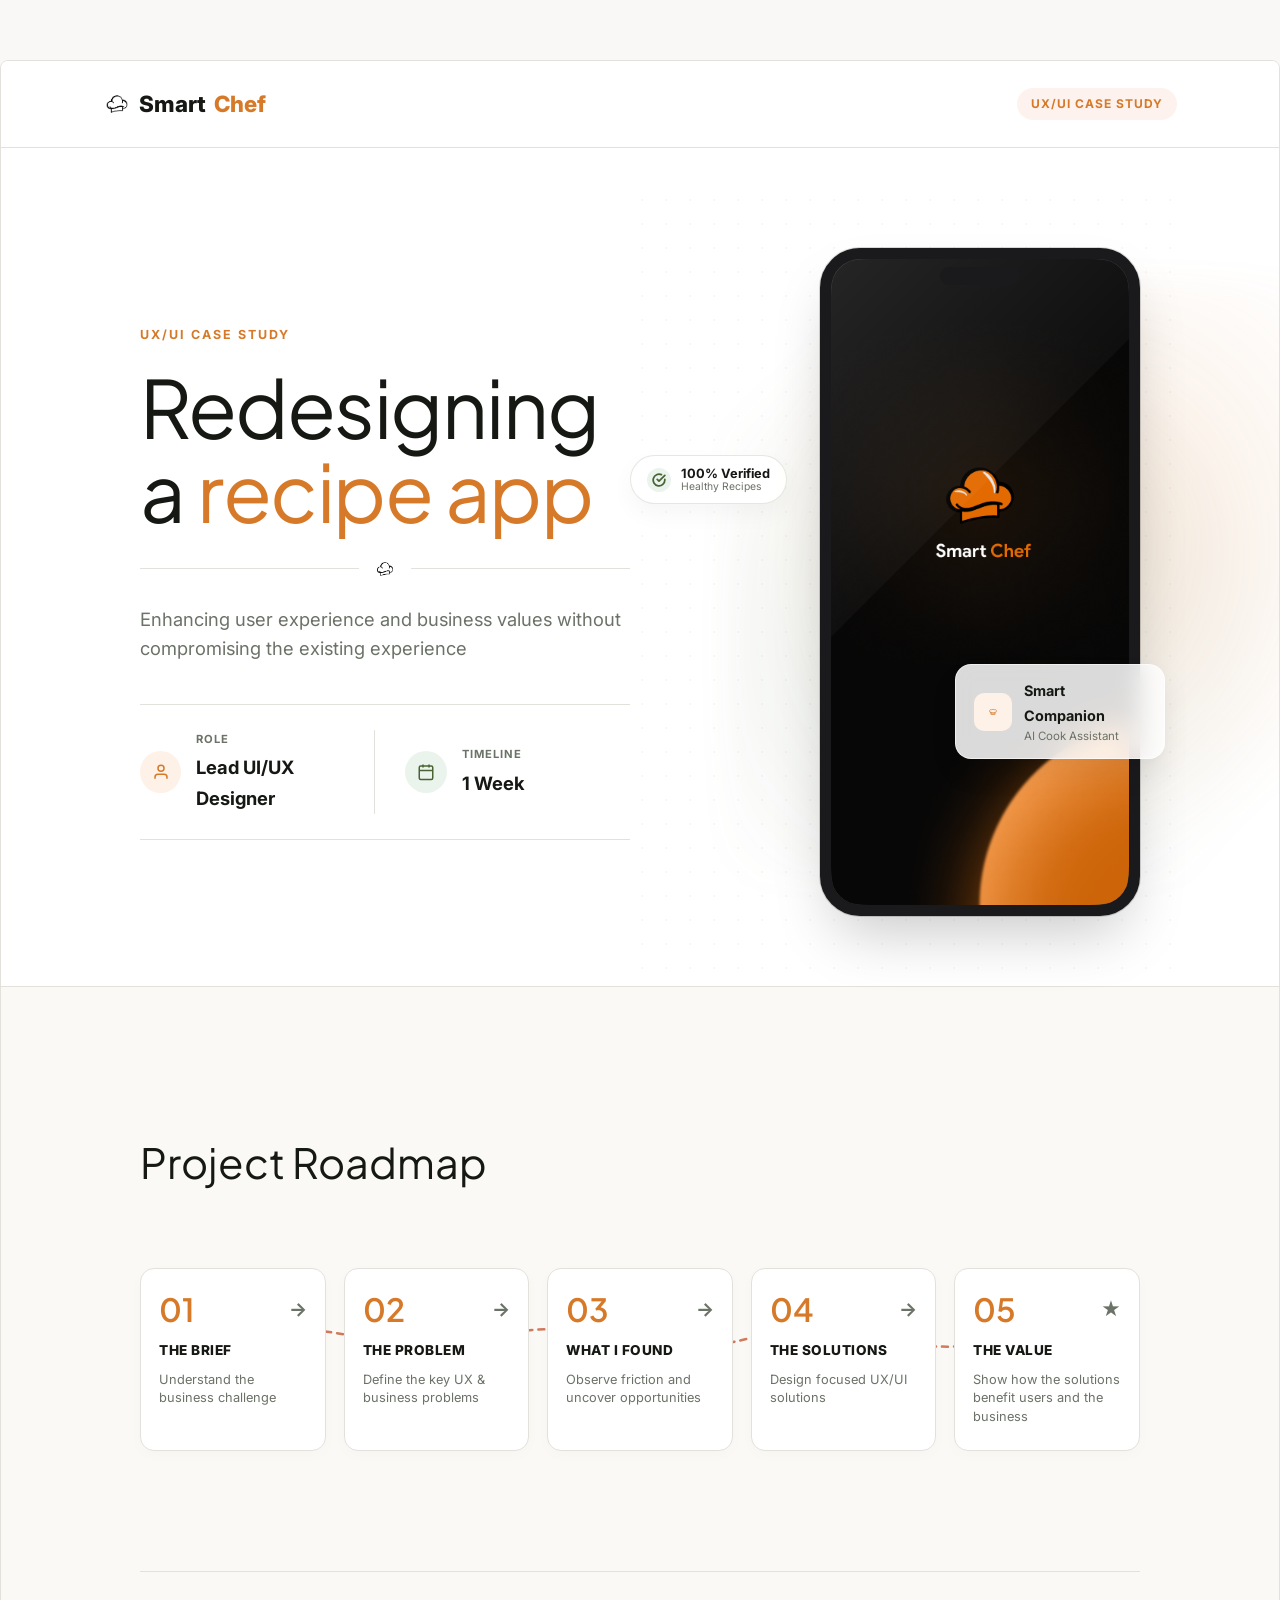
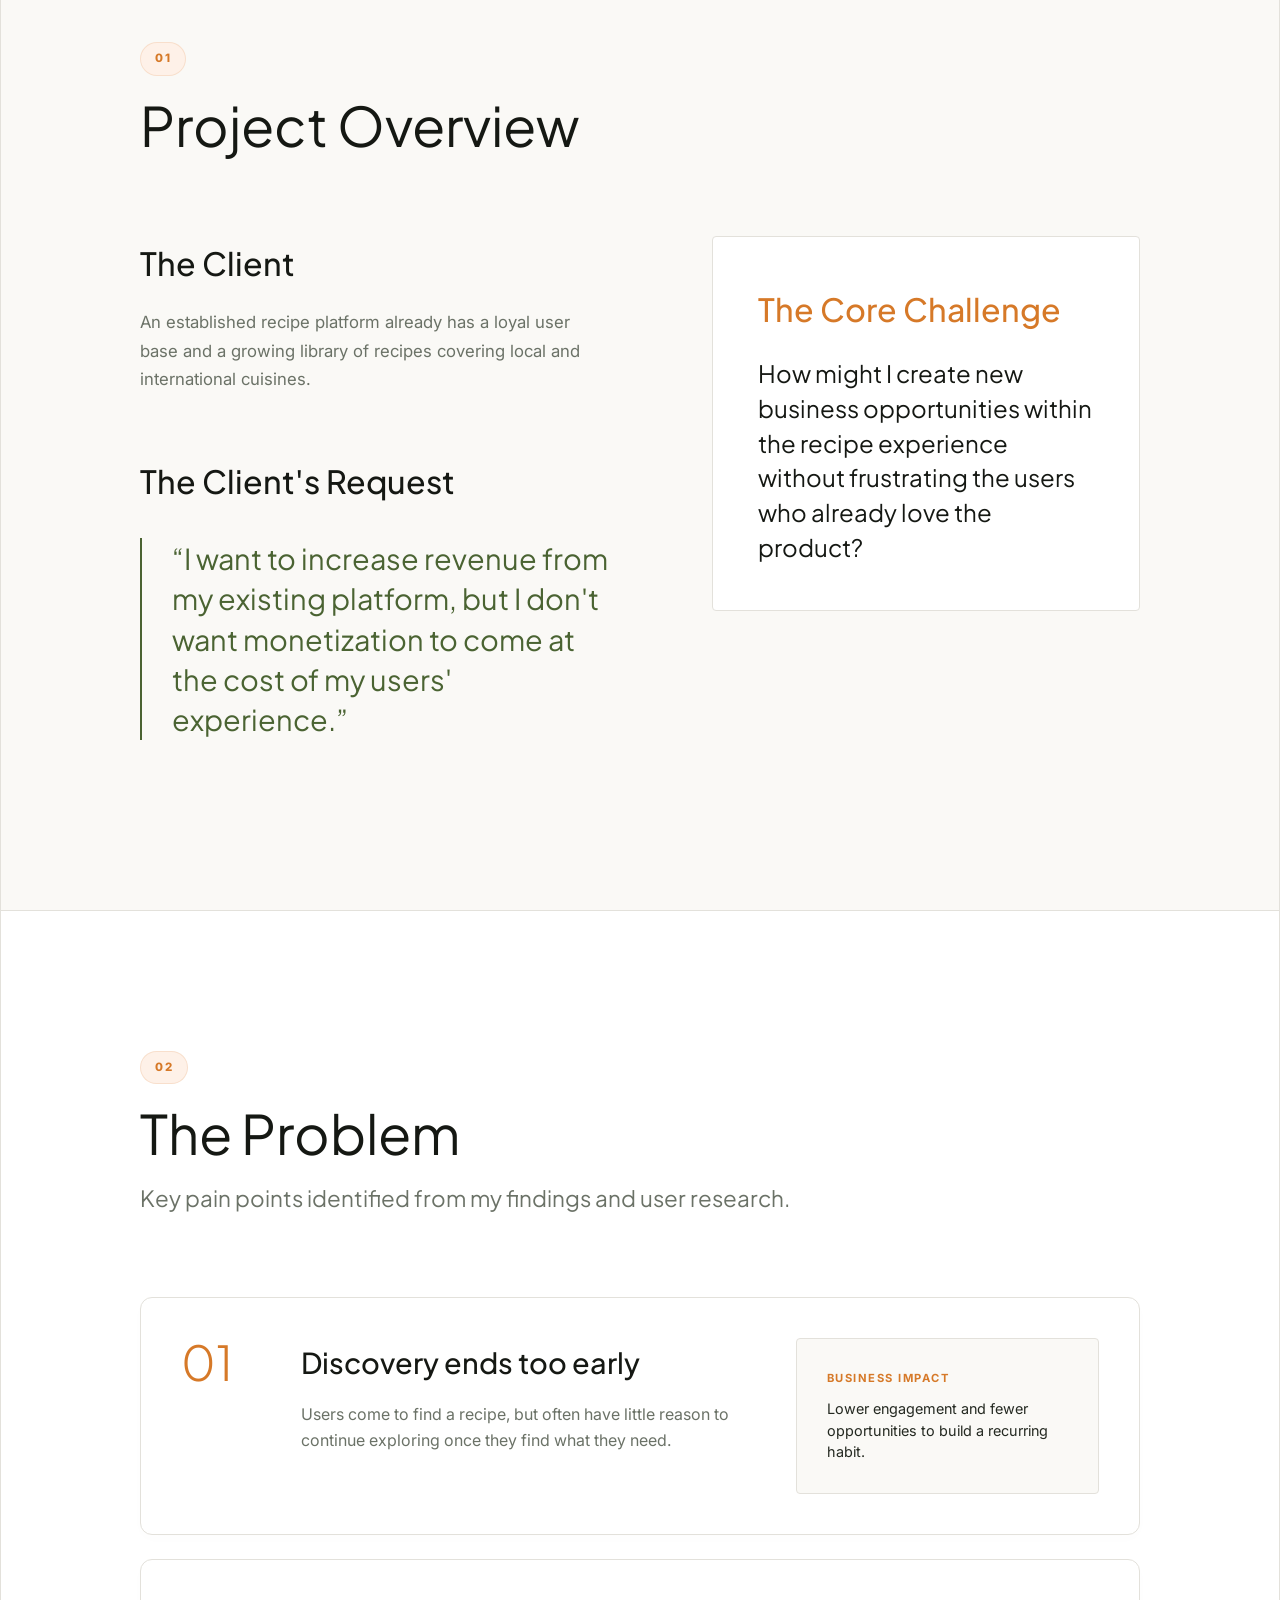
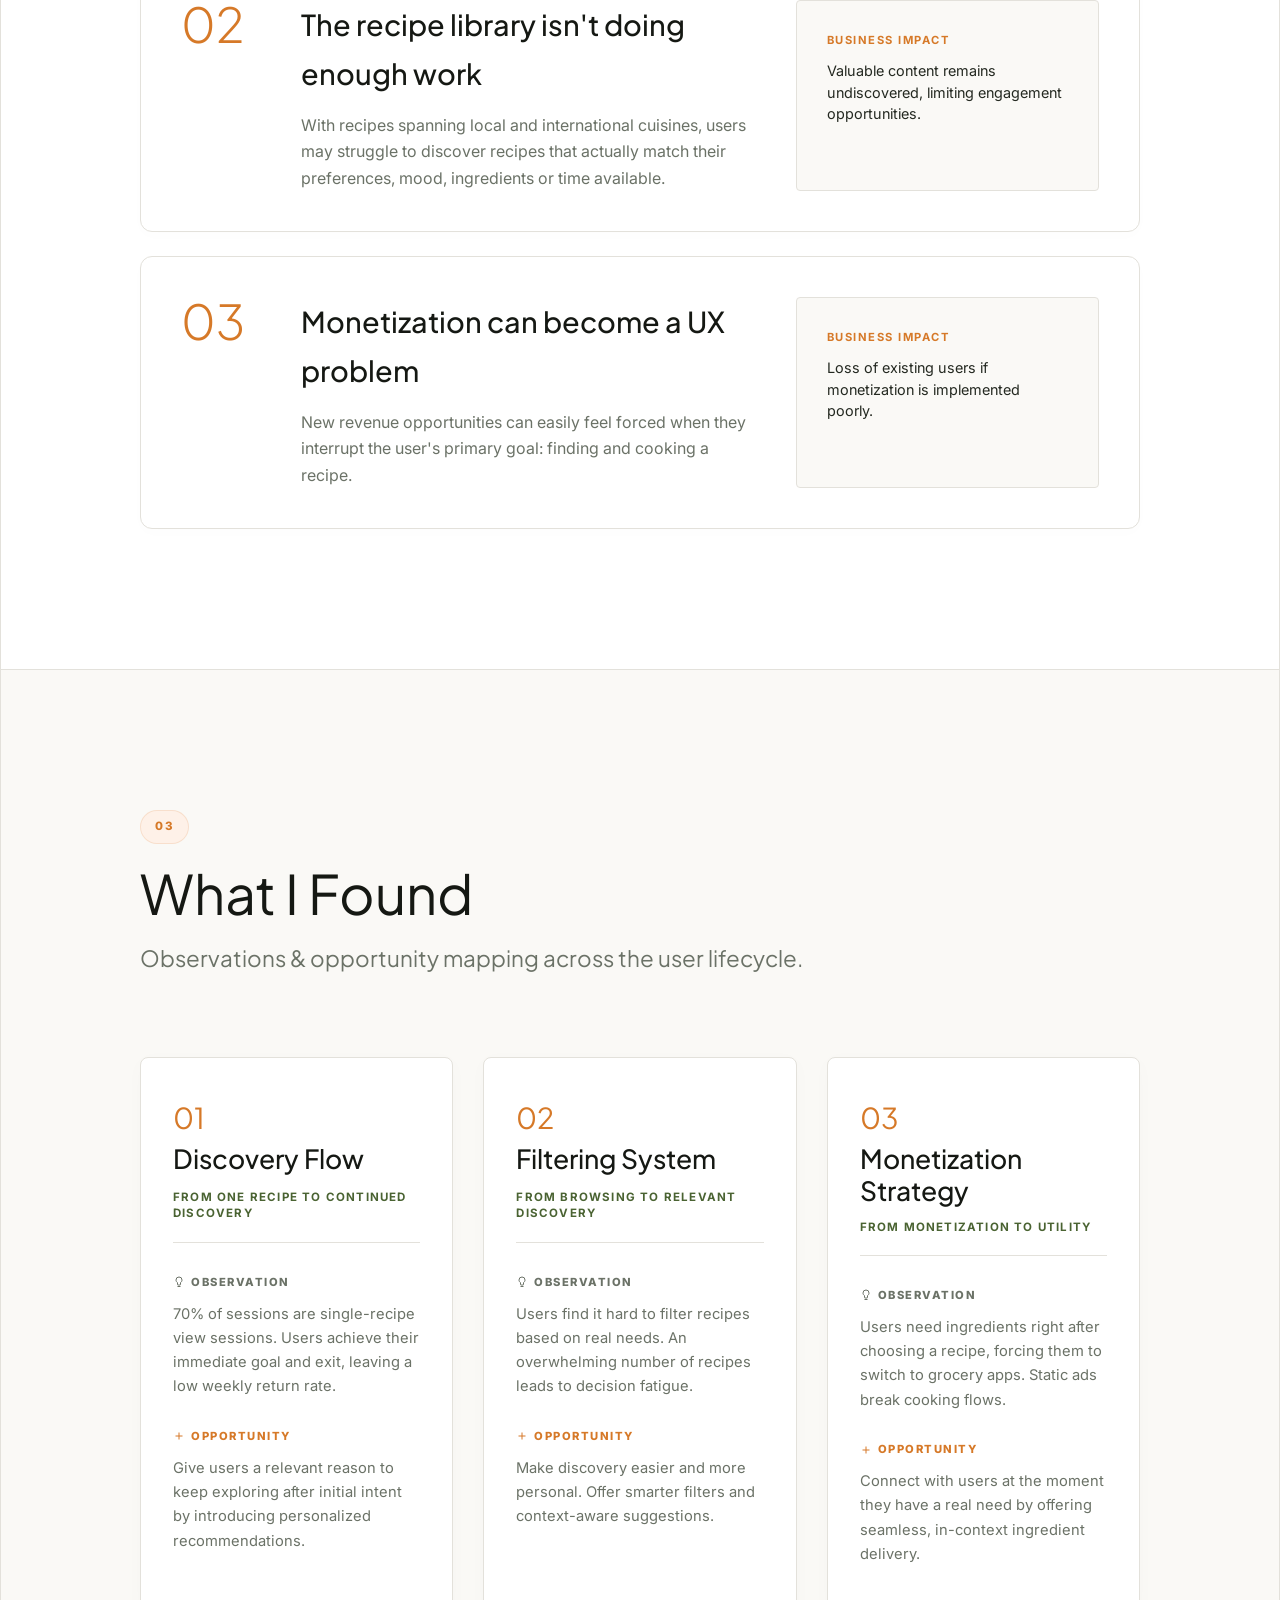
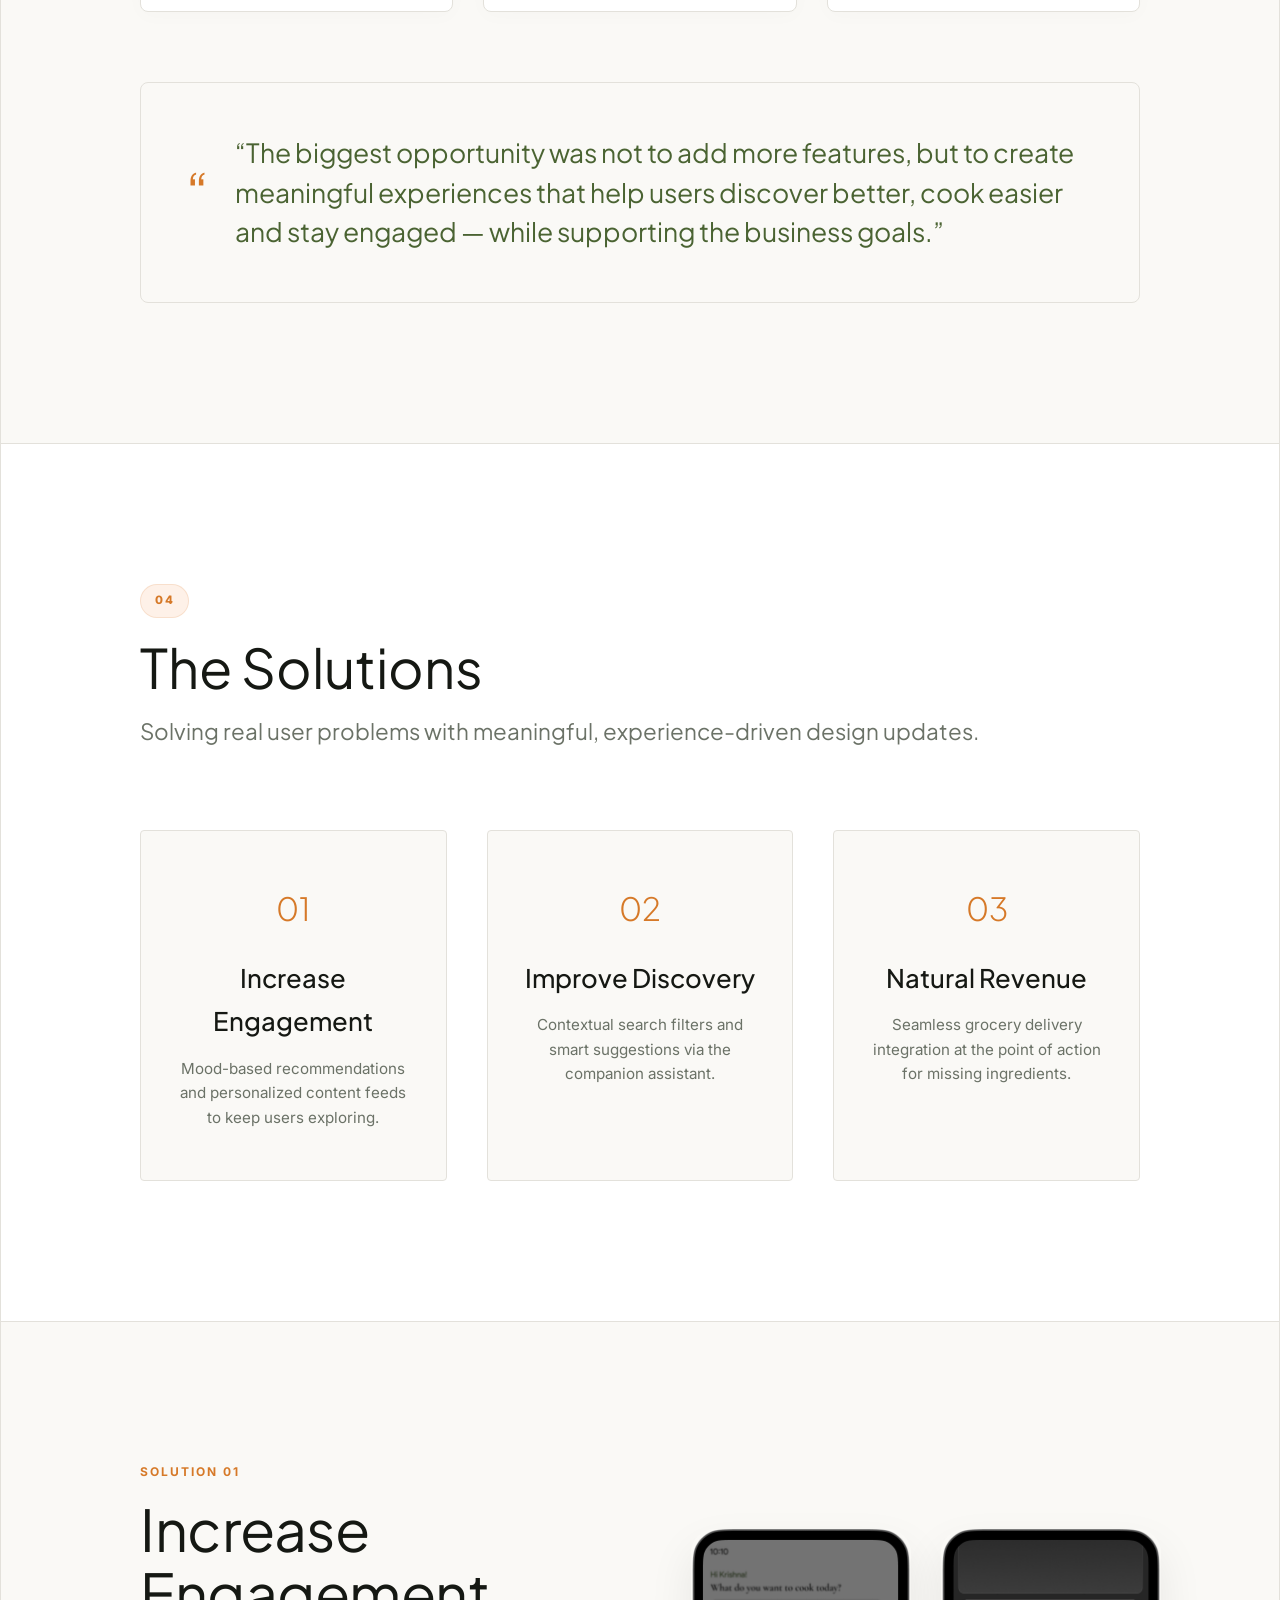
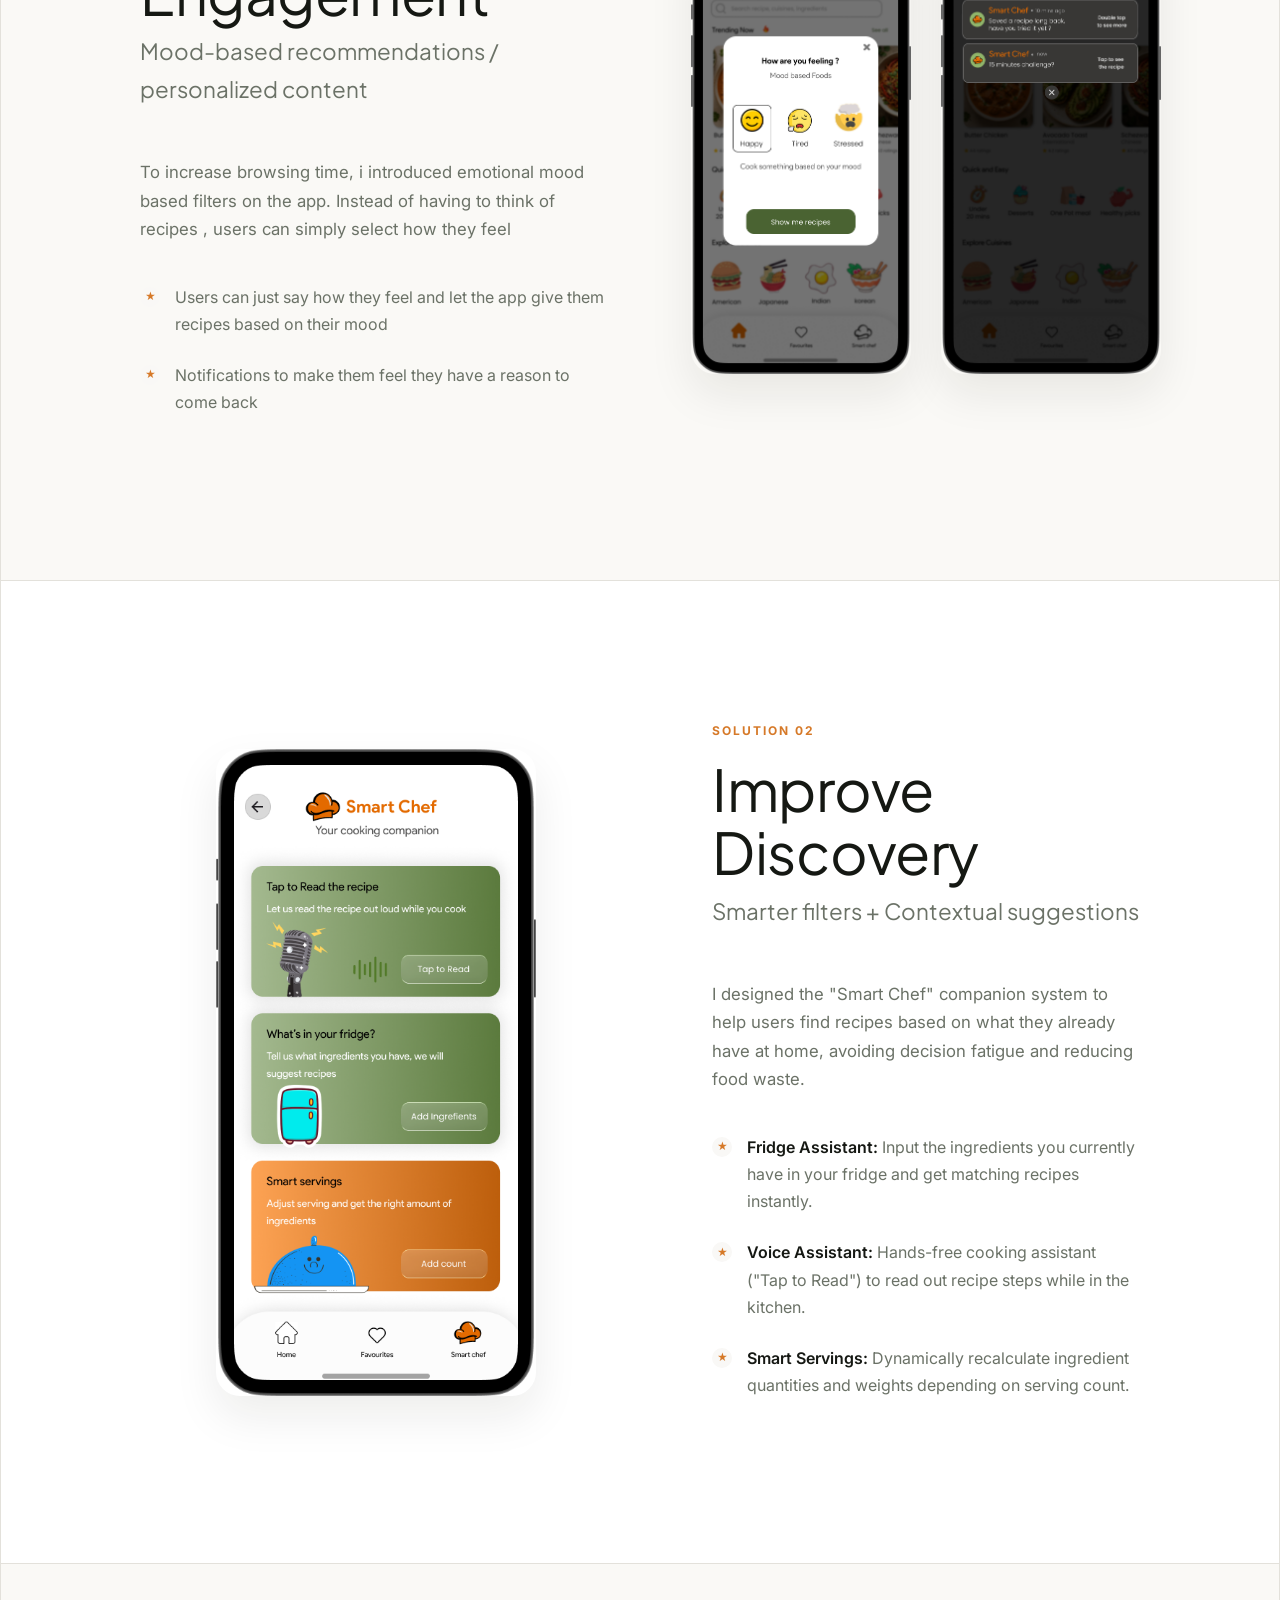
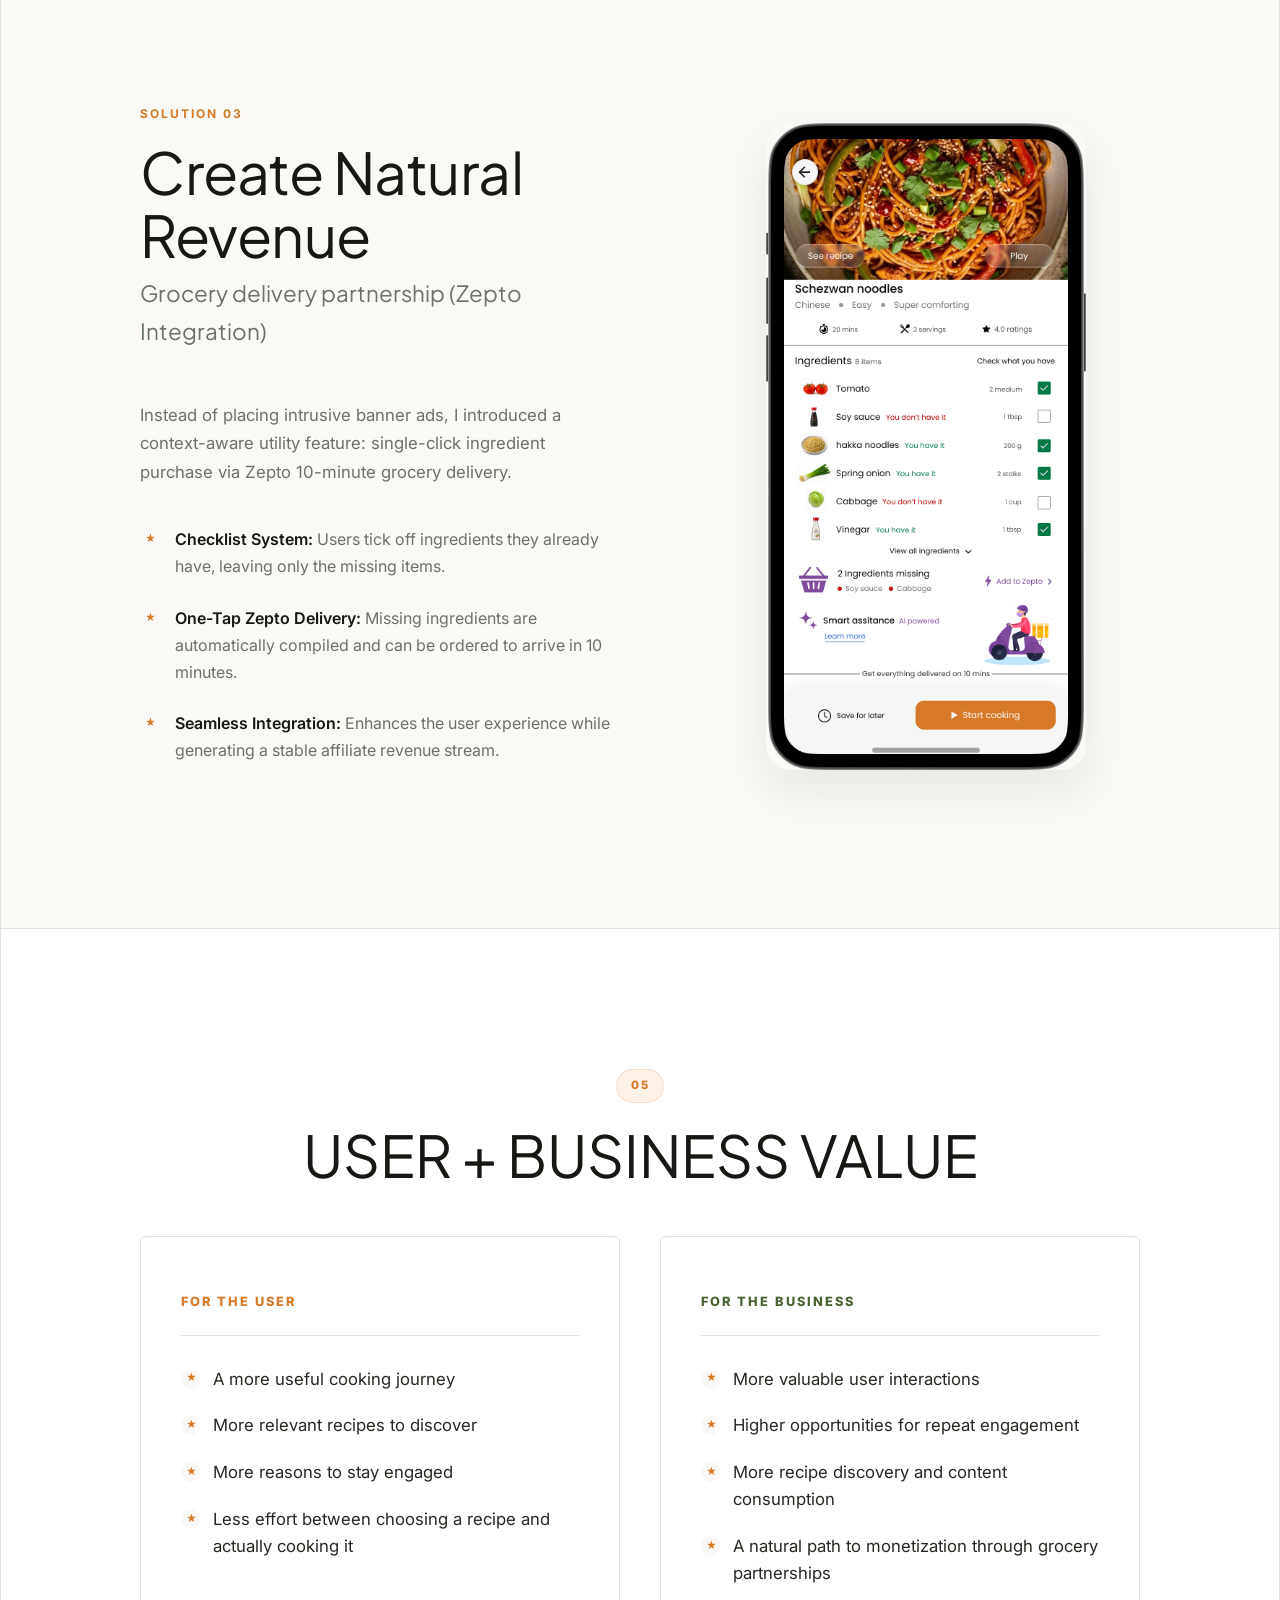
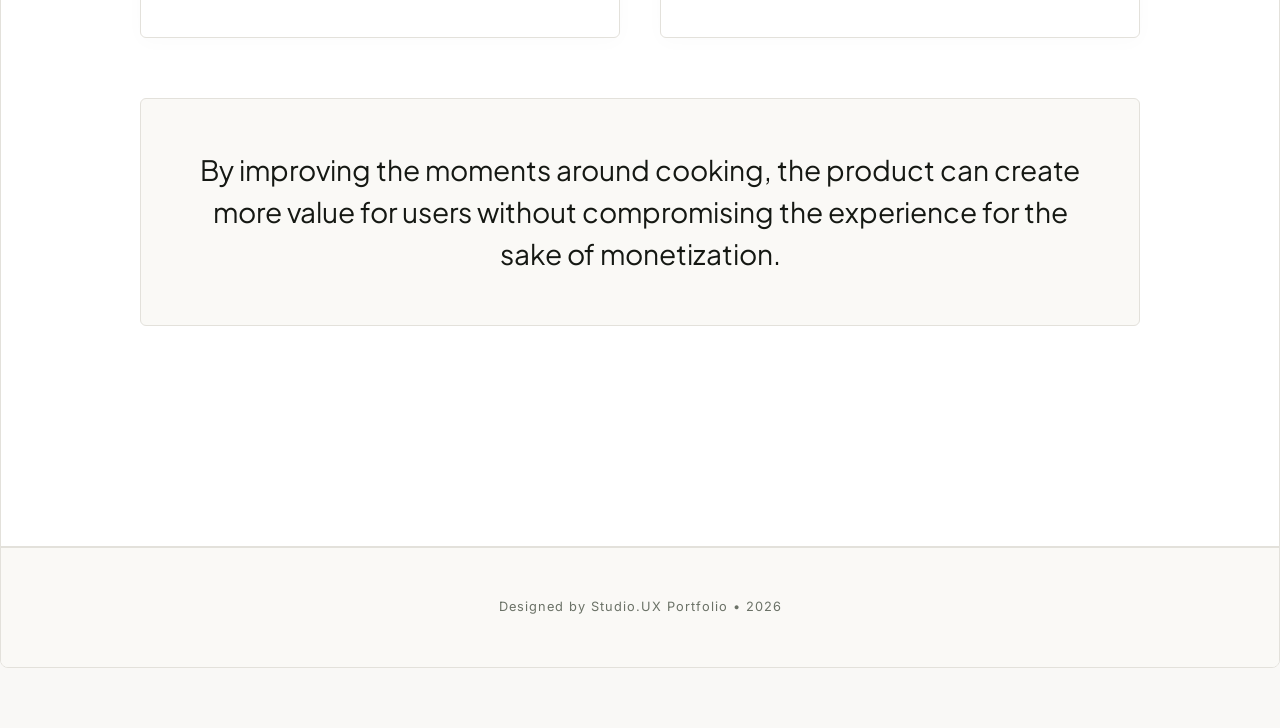
==== index.html @ 59b263e1 "Refine hero mockup presentation with premium CSS iPhone frame, glare reflection, background grid, an" ====
<!DOCTYPE html>
<html lang="en">
<head>
    <meta charset="UTF-8">
    <meta name="viewport" content="width=device-width, initial-scale=1.0">
    <title>Recipe App Redesign — UX/UI Case Study</title>
    <meta name="description" content="A premium Behance-style UX/UI Case Study for a cooking and recipe application redesign.">
    <!-- Google Fonts (Strictly 2 Fonts) -->
    <link rel="preconnect" href="https://fonts.googleapis.com">
    <link rel="preconnect" href="https://fonts.gstatic.com" crossorigin>
    <link href="https://fonts.googleapis.com/css2?family=Inter:wght@300;400;500;600;700;800&family=Plus+Jakarta+Sans:wght@300;400;500;600;700;800&display=swap" rel="stylesheet">
    <!-- Main Style Sheet -->
    <link rel="stylesheet" href="styles.css?v=9">
</head>
<body>

    <!-- Main Behance Page Wrapper -->
    <div class="behance-project">

        <!-- Header / Navigation Bar -->
        <header class="main-header">
            <div class="header-logo">
                <img src="assets/Logo/logo_transparent.png" alt="Smart Chef Logo" class="logo-img">
                <span class="logo-text-smart">Smart</span><span class="logo-text-chef">Chef</span>
            </div>
            <div class="header-badge">UX/UI CASE STUDY</div>
        </header>

        <!-- Hero Section -->
        <section class="hero-section" style="padding-bottom: 50px;">
            <div class="hero-container-grid" style="margin-bottom: 0;">
                <div class="hero-content">
                    <span class="hero-tag">UX/UI CASE STUDY</span>
                    <h1 class="hero-title">Redesigning <br>a <span class="highlight-orange">recipe app</span></h1>
                    
                    <div class="hero-divider">
                        <img src="assets/Logo/logo_transparent.png" alt="Smart Chef Divider Logo" class="divider-hat">
                    </div>
                    
                    <p class="hero-subtitle">Enhancing user experience and business values without compromising the existing experience</p>
                    
                    <div class="project-meta-grid" style="margin-bottom: 0;">
                        <div class="meta-item">
                            <div class="meta-icon-wrapper role-bg">
                                <svg width="18" height="18" viewBox="0 0 24 24" fill="none" stroke="currentColor" stroke-width="2"><path d="M20 21v-2a4 4 0 0 0-4-4H8a4 4 0 0 0-4 4v2"/><circle cx="12" cy="7" r="4"/></svg>
                            </div>
                            <div class="meta-text-col">
                                <span class="meta-label">ROLE</span>
                                <span class="meta-val">Lead UI/UX Designer</span>
                            </div>
                        </div>
                        <div class="meta-item">
                            <div class="meta-icon-wrapper timeline-bg">
                                <svg width="18" height="18" viewBox="0 0 24 24" fill="none" stroke="currentColor" stroke-width="2"><rect x="3" y="4" width="18" height="18" rx="2" ry="2"/><line x1="16" y1="2" x2="16" y2="6"/><line x1="8" y1="2" x2="8" y2="6"/><line x1="3" y1="10" x2="21" y2="10"/></svg>
                            </div>
                            <div class="meta-text-col">
                                <span class="meta-label">TIMELINE</span>
                                <span class="meta-val">1 Week</span>
                            </div>
                        </div>
                    </div>
                </div>
                <div class="hero-mockup-wrapper">
                    <!-- Background Glow -->
                    <div class="hero-mockup-glow"></div>
                    
                    <!-- Left Floating Badge -->
                    <div class="floating-badge-left">
                        <div class="badge-icon-wrapper">
                            <svg width="14" height="14" viewBox="0 0 24 24" fill="none" stroke="currentColor" stroke-width="3" stroke-linecap="round" stroke-linejoin="round"><path d="M22 11.08V12a10 10 0 1 1-5.93-9.14"/><polyline points="22 4 12 14.01 9 11.01"/></svg>
                        </div>
                        <div class="badge-text-col">
                            <span>100% Verified</span>
                            <small>Healthy Recipes</small>
                        </div>
                    </div>
                    
                    <!-- iPhone Device Frame Wrapper -->
                    <div class="phone-device-frame">
                        <div class="phone-speaker-notch"></div>
                        <img src="assets/mockups/hero_clean_mockup.png" alt="Recipe App Homescreen Design Mockup" class="hero-mockup">
                    </div>
                    
                    <!-- Floating card assistant -->
                    <div class="floating-assistant-card">
                        <div class="floating-hat-icon-wrapper">
                            <svg class="divider-hat" width="18" height="18" viewBox="0 0 24 24" fill="none" stroke="currentColor" stroke-width="2" stroke-linecap="round" stroke-linejoin="round">
                                <path d="M6 13.8a4.5 4.5 0 1 1 2.6-8.3 5 5 0 0 1 6.8 0 4.5 4.5 0 1 1 2.6 8.3"/>
                                <path d="M6 18h12"/>
                                <path d="M6 14h12v4a1 1 0 0 1-1 1H7a1 1 0 0 1-1-1v-4Z"/>
                            </svg>
                        </div>
                        <div class="floating-card-text">
                            <h4>Smart Companion</h4>
                            <p>AI Cook Assistant</p>
                        </div>
                    </div>
                </div>
        </section>

        <!-- Project Overview Section -->
        <section class="case-section bg-light" id="overview">
            <div class="case-container">
                <!-- Roadmap -->
                <!-- Interactive Map Doodle Roadmap -->
                <div class="roadmap-block" id="roadmap">
                    <h3>Project Roadmap</h3>
                    
                    <div class="map-doodle-container">
                        <!-- Curved dashed connecting doodle path -->
                        <svg class="doodle-line-svg" viewBox="0 0 1000 70" preserveAspectRatio="none">
                            <path d="M 90 35 C 200 5, 250 65, 350 35 C 450 5, 500 65, 610 35 C 710 5, 760 65, 870 35" fill="none" stroke="#d17a5c" stroke-width="2.5" stroke-dasharray="6 6" stroke-linecap="round"/>
                        </svg>

                        <div class="map-doodle-grid">
                            <!-- Node 01 -->
                            <a href="#overview" class="doodle-card">
                                <div class="doodle-head">
                                    <span class="doodle-num">01</span>
                                    <span class="doodle-arrow">→</span>
                                </div>
                                <h4 class="doodle-title">THE BRIEF</h4>
                                <p class="doodle-desc">Understand the business challenge</p>
                            </a>

                            <!-- Node 02 -->
                            <a href="#problems" class="doodle-card">
                                <div class="doodle-head">
                                    <span class="doodle-num">02</span>
                                    <span class="doodle-arrow">→</span>
                                </div>
                                <h4 class="doodle-title">THE PROBLEM</h4>
                                <p class="doodle-desc">Define the key UX & business problems</p>
                            </a>

                            <!-- Node 03 -->
                            <a href="#findings" class="doodle-card">
                                <div class="doodle-head">
                                    <span class="doodle-num">03</span>
                                    <span class="doodle-arrow">→</span>
                                </div>
                                <h4 class="doodle-title">WHAT I FOUND</h4>
                                <p class="doodle-desc">Observe friction and uncover opportunities</p>
                            </a>

                            <!-- Node 04 -->
                            <a href="#solutions" class="doodle-card">
                                <div class="doodle-head">
                                    <span class="doodle-num">04</span>
                                    <span class="doodle-arrow">→</span>
                                </div>
                                <h4 class="doodle-title">THE SOLUTIONS</h4>
                                <p class="doodle-desc">Design focused UX/UI solutions</p>
                            </a>

                            <!-- Node 05 -->
                            <a href="#impact" class="doodle-card">
                                <div class="doodle-head">
                                    <span class="doodle-num">05</span>
                                    <span class="doodle-flag">★</span>
                                </div>
                                <h4 class="doodle-title">THE VALUE</h4>
                                <p class="doodle-desc">Show how the solutions benefit users and the business</p>
                            </a>
                        </div>
                    </div>
                </div>

                <div class="section-header" style="margin-top: 100px; border-top: 1px solid var(--color-border); padding-top: 70px;">
                    <span class="step-badge">01</span>
                    <h2>Project Overview</h2>
                </div>
                
                <div class="grid-2col">
                    <div class="overview-left">
                        <div class="block">
                            <h3>The Client</h3>
                            <p>An established recipe platform already has a loyal user base and a growing library of recipes covering local and international cuisines.</p>
                        </div>
                        
                        <div class="block">
                            <h3>The Client's Request</h3>
                            <blockquote class="behance-quote">
                                “I want to increase revenue from my existing platform, but I don't want monetization to come at the cost of my users' experience.”
                            </blockquote>
                        </div>
                    </div>
                    
                    <div class="overview-right">
                        <div class="block highlight-block">
                            <h3>The Core Challenge</h3>
                            <p>How might I create new business opportunities within the recipe experience without frustrating the users who already love the product?</p>
                        </div>
                    </div>
                </div>
            </div>
        </section>

        <!-- Problem Statement Section -->
        <section class="case-section" id="problems">
            <div class="case-container">
                <div class="section-header">
                    <span class="step-badge">02</span>
                    <h2>The Problem</h2>
                    <p class="section-subtitle-text">Key pain points identified from my findings and user research.</p>
                </div>
                
                <div class="problems-list">
                    <div class="problem-row">
                        <div class="problem-num-col">01</div>
                        <div class="problem-text-col">
                            <h3>Discovery ends too early</h3>
                            <p>Users come to find a recipe, but often have little reason to continue exploring once they find what they need.</p>
                        </div>
                        <div class="problem-impact-col">
                            <span class="impact-lbl">BUSINESS IMPACT</span>
                            <p>Lower engagement and fewer opportunities to build a recurring habit.</p>
                        </div>
                    </div>

                    <div class="problem-row">
                        <div class="problem-num-col">02</div>
                        <div class="problem-text-col">
                            <h3>The recipe library isn't doing enough work</h3>
                            <p>With recipes spanning local and international cuisines, users may struggle to discover recipes that actually match their preferences, mood, ingredients or time available.</p>
                        </div>
                        <div class="problem-impact-col">
                            <span class="impact-lbl">BUSINESS IMPACT</span>
                            <p>Valuable content remains undiscovered, limiting engagement opportunities.</p>
                        </div>
                    </div>

                    <div class="problem-row">
                        <div class="problem-num-col">03</div>
                        <div class="problem-text-col">
                            <h3>Monetization can become a UX problem</h3>
                            <p>New revenue opportunities can easily feel forced when they interrupt the user's primary goal: finding and cooking a recipe.</p>
                        </div>
                        <div class="problem-impact-col">
                            <span class="impact-lbl">BUSINESS IMPACT</span>
                            <p>Loss of existing users if monetization is implemented poorly.</p>
                        </div>
                    </div>
                </div>
            </div>
        </section>

        <!-- Research Findings Section -->
        <section class="case-section bg-light" id="findings">
            <div class="case-container">
                <div class="section-header">
                    <span class="step-badge">03</span>
                    <h2>What I Found</h2>
                    <p class="section-subtitle-text">Observations & opportunity mapping across the user lifecycle.</p>
                </div>
                
                <div class="findings-grid">
                    <!-- Col 1 -->
                    <div class="finding-card">
                        <div class="finding-top">
                            <span class="find-num">01</span>
                            <h3>Discovery Flow</h3>
                            <div class="finding-sub-header">From one recipe to continued discovery</div>
                        </div>
                        
                        <div class="finding-body">
                            <div class="body-item">
                                <span class="body-label"><svg width="12" height="12" viewBox="0 0 24 24" fill="none" stroke="currentColor" stroke-width="2"><path d="M12 2a6 6 0 0 1 6 6c0 2.22-1.21 4.16-3 5.2V17a1 1 0 0 1-1 1h-4a1 1 0 0 1-1-1v-3.8C7.21 12.16 6 10.22 6 8a6 6 0 0 1 6-6z"/><path d="M9 21h6"/></svg> OBSERVATION</span>
                                <p>70% of sessions are single-recipe view sessions. Users achieve their immediate goal and exit, leaving a low weekly return rate.</p>
                            </div>
                            <div class="body-item">
                                <span class="body-label color-primary"><svg width="12" height="12" viewBox="0 0 24 24" fill="none" stroke="currentColor" stroke-width="2"><path d="M12 5v14M5 12h14"/></svg> OPPORTUNITY</span>
                                <p>Give users a relevant reason to keep exploring after initial intent by introducing personalized recommendations.</p>
                            </div>
                        </div>
                    </div>

                    <!-- Col 2 -->
                    <div class="finding-card">
                        <div class="finding-top">
                            <span class="find-num">02</span>
                            <h3>Filtering System</h3>
                            <div class="finding-sub-header">From browsing to relevant discovery</div>
                        </div>
                        
                        <div class="finding-body">
                            <div class="body-item">
                                <span class="body-label"><svg width="12" height="12" viewBox="0 0 24 24" fill="none" stroke="currentColor" stroke-width="2"><path d="M12 2a6 6 0 0 1 6 6c0 2.22-1.21 4.16-3 5.2V17a1 1 0 0 1-1 1h-4a1 1 0 0 1-1-1v-3.8C7.21 12.16 6 10.22 6 8a6 6 0 0 1 6-6z"/><path d="M9 21h6"/></svg> OBSERVATION</span>
                                <p>Users find it hard to filter recipes based on real needs. An overwhelming number of recipes leads to decision fatigue.</p>
                            </div>
                            <div class="body-item">
                                <span class="body-label color-primary"><svg width="12" height="12" viewBox="0 0 24 24" fill="none" stroke="currentColor" stroke-width="2"><path d="M12 5v14M5 12h14"/></svg> OPPORTUNITY</span>
                                <p>Make discovery easier and more personal. Offer smarter filters and context-aware suggestions.</p>
                            </div>
                        </div>
                    </div>

                    <!-- Col 3 -->
                    <div class="finding-card">
                        <div class="finding-top">
                            <span class="find-num">03</span>
                            <h3>Monetization Strategy</h3>
                            <div class="finding-sub-header">From monetization to utility</div>
                        </div>
                        
                        <div class="finding-body">
                            <div class="body-item">
                                <span class="body-label"><svg width="12" height="12" viewBox="0 0 24 24" fill="none" stroke="currentColor" stroke-width="2"><path d="M12 2a6 6 0 0 1 6 6c0 2.22-1.21 4.16-3 5.2V17a1 1 0 0 1-1 1h-4a1 1 0 0 1-1-1v-3.8C7.21 12.16 6 10.22 6 8a6 6 0 0 1 6-6z"/><path d="M9 21h6"/></svg> OBSERVATION</span>
                                <p>Users need ingredients right after choosing a recipe, forcing them to switch to grocery apps. Static ads break cooking flows.</p>
                            </div>
                            <div class="body-item">
                                <span class="body-label color-primary"><svg width="12" height="12" viewBox="0 0 24 24" fill="none" stroke="currentColor" stroke-width="2"><path d="M12 5v14M5 12h14"/></svg> OPPORTUNITY</span>
                                <p>Connect with users at the moment they have a real need by offering seamless, in-context ingredient delivery.</p>
                            </div>
                        </div>
                    </div>
                </div>

                <div class="behance-takeaway">
                    <div class="takeaway-icon">“</div>
                    <div class="takeaway-text">
                        <p>“The biggest opportunity was not to add more features, but to create meaningful experiences that help users discover better, cook easier and stay engaged — while supporting the business goals.”</p>
                    </div>
                </div>
            </div>
        </section>

        <!-- Solution Overview Section -->
        <section class="case-section" id="solutions">
            <div class="case-container">
                <div class="section-header">
                    <span class="step-badge">04</span>
                    <h2>The Solutions</h2>
                    <p class="section-subtitle-text">Solving real user problems with meaningful, experience-driven design updates.</p>
                </div>
                
                <div class="solutions-overview-grid">
                    <div class="sol-card">
                        <span class="sol-card-num">01</span>
                        <h3>Increase Engagement</h3>
                        <p class="sol-card-desc">Mood-based recommendations and personalized content feeds to keep users exploring.</p>
                    </div>
                    <div class="sol-card">
                        <span class="sol-card-num">02</span>
                        <h3>Improve Discovery</h3>
                        <p class="sol-card-desc">Contextual search filters and smart suggestions via the companion assistant.</p>
                    </div>
                    <div class="sol-card">
                        <span class="sol-card-num">03</span>
                        <h3>Natural Revenue</h3>
                        <p class="sol-card-desc">Seamless grocery delivery integration at the point of action for missing ingredients.</p>
                    </div>
                </div>
            </div>
        </section>

        <!-- Solution 1 Section -->
        <section class="case-section bg-light border-top">
            <div class="case-container">
                <div class="grid-2col align-center">
                    <div class="pane-text">
                        <span class="solution-tag">SOLUTION 01</span>
                        <h2>Increase Engagement</h2>
                        <h4 class="solution-sub">Mood-based recommendations / personalized content</h4>
                        
                        <div class="solution-desc-block">
                            <p>To increase browsing time, i introduced emotional mood based filters on the app. Instead of having to think of recipes , users can simply select how they feel</p>
                            
                            <ul class="solution-list">
                                <li>Users can just say how they feel and let the app give them recipes based on their mood</li>
                                <li>Notifications to make them feel they have a reason to come back</li>
                            </ul>
                        </div>
                    </div>
                    <div class="pane-img double-mockup">
                        <img src="assets/mockups/shared_image_1.png" alt="Engagement Mood Popup" class="behance-mockup-img">
                        <img src="assets/mockups/shared_image_2.png" alt="Engagement Mood Feed" class="behance-mockup-img">
                    </div>
                </div>
            </div>
        </section>

        <!-- Solution 2 Section -->
        <section class="case-section border-top">
            <div class="case-container">
                <div class="grid-2col align-center">
                    <div class="pane-img">
                        <img src="assets/mockups/shared_image_3.png" alt="Smart Chef Companion" class="behance-mockup-img">
                    </div>
                    <div class="pane-text">
                        <span class="solution-tag">SOLUTION 02</span>
                        <h2>Improve Discovery</h2>
                        <h4 class="solution-sub">Smarter filters + Contextual suggestions</h4>
                        
                        <div class="solution-desc-block">
                            <p>I designed the "Smart Chef" companion system to help users find recipes based on what they already have at home, avoiding decision fatigue and reducing food waste.</p>
                            
                            <ul class="solution-list">
                                <li><strong>Fridge Assistant:</strong> Input the ingredients you currently have in your fridge and get matching recipes instantly.</li>
                                <li><strong>Voice Assistant:</strong> Hands-free cooking assistant ("Tap to Read") to read out recipe steps while in the kitchen.</li>
                                <li><strong>Smart Servings:</strong> Dynamically recalculate ingredient quantities and weights depending on serving count.</li>
                            </ul>
                        </div>
                    </div>
                </div>
            </div>
        </section>

        <!-- Solution 3 Section -->
        <section class="case-section bg-light border-top">
            <div class="case-container">
                <div class="grid-2col align-center">
                    <div class="pane-text">
                        <span class="solution-tag">SOLUTION 03</span>
                        <h2>Create Natural Revenue</h2>
                        <h4 class="solution-sub">Grocery delivery partnership (Zepto Integration)</h4>
                        
                        <div class="solution-desc-block">
                            <p>Instead of placing intrusive banner ads, I introduced a context-aware utility feature: single-click ingredient purchase via Zepto 10-minute grocery delivery.</p>
                            
                            <ul class="solution-list">
                                <li><strong>Checklist System:</strong> Users tick off ingredients they already have, leaving only the missing items.</li>
                                <li><strong>One-Tap Zepto Delivery:</strong> Missing ingredients are automatically compiled and can be ordered to arrive in 10 minutes.</li>
                                <li><strong>Seamless Integration:</strong> Enhances the user experience while generating a stable affiliate revenue stream.</li>
                            </ul>
                        </div>
                    </div>
                    <div class="pane-img">
                        <img src="assets/mockups/shared_image_4.png" alt="Grocery Integration Checkout" class="behance-mockup-img">
                    </div>
                </div>
            </div>
        </section>

        <!-- User + Business Value Section -->
        <section class="case-section" id="impact">
            <div class="case-container">
                <div class="section-header center-header">
                    <span class="step-badge">05</span>
                    <h2>USER + BUSINESS VALUE</h2>
                </div>
                
                <div class="value-two-col-grid">
                    <!-- Column 1: For the User -->
                    <div class="value-card">
                        <div class="value-card-header">
                            <span class="value-badge-tag">FOR THE USER</span>
                        </div>
                        <ul class="value-list">
                            <li>A more useful cooking journey</li>
                            <li>More relevant recipes to discover</li>
                            <li>More reasons to stay engaged</li>
                            <li>Less effort between choosing a recipe and actually cooking it</li>
                        </ul>
                    </div>

                    <!-- Column 2: For the Business -->
                    <div class="value-card">
                        <div class="value-card-header">
                            <span class="value-badge-tag color-business">FOR THE BUSINESS</span>
                        </div>
                        <ul class="value-list">
                            <li>More valuable user interactions</li>
                            <li>Higher opportunities for repeat engagement</li>
                            <li>More recipe discovery and content consumption</li>
                            <li>A natural path to monetization through grocery partnerships</li>
                        </ul>
                    </div>
                </div>

                <!-- Concluding Statement Card -->
                <div class="value-summary-card">
                    <p>By improving the moments around cooking, the product can create more value for users without compromising the experience for the sake of monetization.</p>
                </div>


            </div>
        </section>

        <!-- Footer -->
        <footer class="behance-footer">
            <p>Designed by Studio.UX Portfolio • 2026</p>
        </footer>

    </div>

</body>
</html>
---- styles.css ----
/* ==========================================================================
   PREMIUM EDITORIAL DESIGN SYSTEM (Behance / Editorial Publication Style)
   ========================================================================== */
@import url('https://fonts.googleapis.com/css2?family=Inter:wght@300;400;500;600;700;800&family=Plus+Jakarta+Sans:wght@300;400;500;600;700;800&display=swap');

:root {
    /* Color Palette */
    --bg-base: #f9f8f6;       /* Linen / Ivory white */
    --bg-card: #ffffff;
    --bg-dark: #151813;       /* Deep Olive/Charcoal Black */
    
    /* Brand Accents */
    --accent-green: #4A6332;   /* Green */
    --accent-clay: #D67928;    /* Orange */
    --color-text: #242921;     /* Soft Charcoal */
    --color-muted: #6b7267;    /* Sage Muted Grey */
    --color-border: #e3e1db;   /* Soft warm line */
    
    /* Fonts */
    --font-serif: 'Plus Jakarta Sans', sans-serif;
    --font-sans: 'Inter', sans-serif;
    
    /* Layout Constants */
    --max-content-width: 1000px;
    --max-full-width: 1280px;
}

/* ==========================================================================
   Reset & Core
   ========================================================================== */
* {
    margin: 0;
    padding: 0;
    box-sizing: border-box;
}

html {
    scroll-behavior: smooth;
}

body {
    background-color: var(--bg-base);
    color: var(--color-text);
    font-family: var(--font-sans);
    line-height: 1.7;
    -webkit-font-smoothing: antialiased;
}

/* ==========================================================================
   Case Study Project Wrapper
   ========================================================================== */
.behance-project {
    width: 100%;
    max-width: var(--max-full-width);
    margin: 60px auto;
    background-color: var(--bg-card);
    border: 1px solid var(--color-border);
    border-radius: 8px;
    overflow: hidden;
}

/* Sections */
.case-section {
    padding: 140px 8%;
    display: flex;
    justify-content: center;
    border-bottom: 1px solid var(--color-border);
    position: relative;
}

.case-container {
    width: 100%;
    max-width: var(--max-content-width);
}

.bg-light {
    background-color: #faf9f6;
}

/* Grid system */
.grid-2col {
    display: grid;
    grid-template-columns: 1.05fr 0.95fr;
    gap: 100px;
    align-items: start;
}

.align-center {
    align-items: center;
}

/* ==========================================================================
   Section Headers (Premium Serif Styling)
   ========================================================================== */
.section-header {
    margin-bottom: 80px;
}

.step-badge {
    font-family: var(--font-sans);
    font-size: 0.72rem;
    font-weight: 800;
    color: var(--accent-clay);
    background-color: #fef1e8;
    border: 1px solid rgba(214, 121, 40, 0.15);
    padding: 6px 14px;
    border-radius: 20px;
    text-transform: uppercase;
    letter-spacing: 1.5px;
    display: inline-block;
    margin-bottom: 20px;
}

.section-header h2 {
    font-family: var(--font-serif);
    font-size: 3.4rem;
    font-weight: 400;
    line-height: 1.1;
    color: var(--bg-dark);
}

.section-subtitle-text {
    font-family: var(--font-serif);
    font-size: 1.4rem;
    font-style: normal;
    color: var(--color-muted);
    margin-top: 15px;
    font-weight: 400;
}

/* ==========================================================================
   Header / Navigation Bar
   ========================================================================== */
.main-header {
    display: flex;
    justify-content: space-between;
    align-items: center;
    padding: 24px 8%;
    background-color: var(--bg-card);
    border-bottom: 1px solid var(--color-border);
    position: relative;
    z-index: 100;
}

.header-logo {
    display: flex;
    align-items: center;
    gap: 8px;
    cursor: pointer;
}

.logo-icon-svg {
    width: 26px;
    height: 26px;
    color: var(--accent-clay);
    flex-shrink: 0;
}

.logo-img {
    width: 28px;
    height: 28px;
    object-fit: contain;
}

.logo-text-smart {
    font-family: var(--font-sans);
    font-size: 1.4rem;
    font-weight: 800;
    color: var(--bg-dark);
}

.logo-text-chef {
    font-family: var(--font-sans);
    font-size: 1.4rem;
    font-weight: 800;
    color: var(--accent-clay);
}

.header-badge {
    font-family: var(--font-sans);
    font-size: 0.75rem;
    font-weight: 700;
    color: var(--accent-clay);
    background-color: #fdf2ed;
    padding: 6px 14px;
    border-radius: 30px;
    letter-spacing: 1px;
}

.header-nav {
    display: flex;
    align-items: center;
    gap: 15px;
}

.header-nav a {
    text-decoration: none;
    font-family: var(--font-sans);
    font-size: 0.95rem;
    font-weight: 600;
    color: var(--bg-dark);
    transition: color 0.2s ease;
}

.header-nav a:hover {
    color: var(--accent-clay);
}

.nav-dot {
    color: var(--accent-clay);
    font-size: 1rem;
}

.btn-view-case {
    background-color: var(--accent-green);
    color: #ffffff;
    text-decoration: none;
    font-family: var(--font-sans);
    font-size: 0.9rem;
    font-weight: 600;
    padding: 10px 20px;
    border-radius: 30px;
    display: flex;
    align-items: center;
    gap: 8px;
    transition: all 0.2s ease;
}

.btn-view-case:hover {
    background-color: #384c26;
    transform: translateY(-1px);
}

/* ==========================================================================
   Hero Section (Premium Editorial Cover)
   ========================================================================== */
.hero-section {
    padding: 80px 8% 100px 8%;
    background-color: #ffffff;
    display: flex;
    flex-direction: column;
    align-items: center;
    border-bottom: 1px solid var(--color-border);
}

.hero-container-grid {
    display: grid;
    grid-template-columns: 1.02fr 0.98fr;
    gap: 40px;
    width: 100%;
    max-width: var(--max-content-width);
    align-items: center;
    margin-bottom: 70px;
}

.hero-content {
    text-align: left;
}

.hero-tag {
    font-family: var(--font-sans);
    font-size: 0.78rem;
    font-weight: 700;
    letter-spacing: 2px;
    color: var(--accent-clay);
    margin-bottom: 20px;
    text-transform: uppercase;
    display: block;
}

.hero-title {
    font-family: var(--font-serif);
    font-size: 5rem;
    font-weight: 400;
    line-height: 1.05;
    color: var(--bg-dark);
    margin-bottom: 20px;
    letter-spacing: -1.5px;
}

.highlight-orange {
    color: var(--accent-clay);
}

.hero-divider {
    display: flex;
    align-items: center;
    margin: 25px 0;
    width: 100%;
}

.hero-divider::before, .hero-divider::after {
    content: '';
    flex: 1;
    height: 1px;
    background-color: var(--color-border);
}

.divider-hat {
    margin: 0 15px;
    color: var(--accent-clay);
    width: 22px;
    height: 22px;
}

.hero-subtitle {
    font-family: var(--font-sans);
    font-size: 1.15rem;
    font-weight: 400;
    color: var(--color-muted);
    max-width: 580px;
    margin-bottom: 40px;
    line-height: 1.6;
}

/* Metadata Grid layout */
.project-meta-grid {
    display: grid;
    grid-template-columns: repeat(2, 1fr);
    width: 100%;
    max-width: 580px;
    margin: 0 0 40px 0;
    border-top: 1px solid var(--color-border);
    border-bottom: 1px solid var(--color-border);
    padding: 25px 0;
    gap: 20px;
}

.meta-item {
    display: flex;
    flex-direction: row;
    align-items: center;
    gap: 15px;
    border-right: 1px solid var(--color-border);
}

.meta-item:last-child {
    border-right: none;
    padding-left: 10px;
}

.meta-icon-wrapper {
    width: 42px;
    height: 42px;
    border-radius: 50%;
    display: flex;
    align-items: center;
    justify-content: center;
}

.role-bg {
    background-color: #fef1e8;
    color: var(--accent-clay);
}

.timeline-bg {
    background-color: #eaf4ed;
    color: var(--accent-green);
}

.meta-text-col {
    display: flex;
    flex-direction: column;
}

.meta-label {
    font-family: var(--font-sans);
    font-size: 0.7rem;
    font-weight: 700;
    color: var(--color-muted);
    text-transform: uppercase;
    letter-spacing: 1px;
    margin-bottom: 3px;
}

.meta-val {
    font-family: var(--font-sans);
    font-size: 1.15rem;
    color: var(--bg-dark);
    font-weight: 700;
}

/* Buttons */
.hero-actions {
    display: flex;
    gap: 15px;
}

.btn {
    font-family: var(--font-sans);
    font-size: 0.95rem;
    font-weight: 700;
    padding: 14px 28px;
    border-radius: 30px;
    text-decoration: none;
    display: inline-flex;
    align-items: center;
    gap: 8px;
    transition: all 0.2s ease;
    cursor: pointer;
}

.btn-orange {
    background-color: var(--accent-clay);
    color: #ffffff;
    border: none;
}

.btn-orange:hover {
    background-color: #b7621c;
    transform: translateY(-1px);
}

.btn-outline-green {
    border: 2px solid var(--accent-green);
    color: var(--accent-green);
    background-color: transparent;
}

.btn-outline-green:hover {
    background-color: #eaf4ed;
    transform: translateY(-1px);
}

.play-icon {
    margin-right: 2px;
}

/* Hero Phone Container */
.hero-mockup-wrapper {
    width: 100%;
    position: relative;
    display: flex;
    justify-content: flex-end;
    align-items: center;
    padding: 20px 0;
}

/* Dotted grid pattern in background */
.hero-mockup-wrapper::before {
    content: '';
    position: absolute;
    top: -40px;
    left: -40px;
    right: -40px;
    bottom: -40px;
    background-image: radial-gradient(rgba(0, 0, 0, 0.04) 1px, transparent 1px);
    background-size: 24px 24px;
    z-index: 0;
    opacity: 0.8;
    pointer-events: none;
}

.hero-mockup-glow {
    position: absolute;
    width: 600px;
    height: 600px;
    background: radial-gradient(circle at 60% 40%, rgba(214, 121, 40, 0.15) 0%, rgba(255, 255, 255, 0) 65%),
                radial-gradient(circle at 40% 60%, rgba(74, 99, 50, 0.12) 0%, rgba(255, 255, 255, 0) 65%);
    top: 50%;
    left: 50%;
    transform: translate(-30%, -50%);
    z-index: 1;
    pointer-events: none;
    filter: blur(15px);
}

/* Premium iPhone Device Mockup Frame */
.phone-device-frame {
    position: relative;
    width: 100%;
    max-width: 320px;
    background-color: #0f0f10;
    border: 11px solid #1a1a1c;
    border-radius: 40px;
    box-shadow: 
        0 30px 60px -15px rgba(0, 0, 0, 0.22), 
        0 0 0 1px rgba(0,0,0,0.15), 
        inset 0 0 2px 2px rgba(255,255,255,0.12);
    z-index: 5;
    overflow: hidden;
    display: flex;
    flex-direction: column;
}

/* Premium Diagonal Screen Glare Highlight */
.phone-device-frame::after {
    content: '';
    position: absolute;
    top: 0;
    left: 0;
    right: 0;
    bottom: 0;
    background: linear-gradient(135deg, rgba(255,255,255,0.12) 0%, rgba(255,255,255,0.03) 40%, rgba(0,0,0,0) 40.1%, rgba(0,0,0,0) 100%);
    pointer-events: none;
    z-index: 8;
}

/* Dynamic Island / Speaker notch */
.phone-speaker-notch {
    position: absolute;
    top: 8px;
    left: 50%;
    transform: translateX(-50%);
    width: 80px;
    height: 18px;
    background-color: #1a1a1c;
    border-radius: 10px;
    z-index: 10;
}

.hero-mockup {
    width: 100%;
    height: auto;
    object-fit: cover;
    border: none;
    border-radius: 30px; /* curved to fit inside the frame */
    display: block;
    image-rendering: -webkit-optimize-contrast;
    image-rendering: crisp-edges;
}

/* Left Floating Badge */
.floating-badge-left {
    position: absolute;
    top: 32%;
    left: -40px;
    background: rgba(255, 255, 255, 0.9);
    border: 1px solid rgba(74, 99, 50, 0.15);
    border-radius: 30px;
    padding: 10px 16px;
    display: flex;
    align-items: center;
    gap: 10px;
    box-shadow: 0 10px 25px rgba(0,0,0,0.04);
    z-index: 10;
    transition: transform 0.3s ease;
}

.floating-badge-left:hover {
    transform: translateY(-4px);
}

.badge-icon-wrapper {
    width: 24px;
    height: 24px;
    background-color: #eaf4ed;
    color: var(--accent-green);
    border-radius: 50%;
    display: flex;
    align-items: center;
    justify-content: center;
    flex-shrink: 0;
}

.badge-text-col {
    display: flex;
    flex-direction: column;
}

.badge-text-col span {
    font-family: var(--font-sans);
    font-size: 0.8rem;
    font-weight: 700;
    color: var(--bg-dark);
    line-height: 1.2;
}

.badge-text-col small {
    font-family: var(--font-sans);
    font-size: 0.65rem;
    color: var(--color-muted);
    line-height: 1.2;
}

/* Peppercorn Groups */
.deco-peppercorns-left {
    position: absolute;
    left: 20px;
    bottom: 120px;
    width: 30px;
    height: 40px;
    z-index: 6;
}

.deco-peppercorns-right {
    position: absolute;
    right: 10px;
    top: 140px;
    width: 30px;
    height: 40px;
    z-index: 6;
}

.pepper-dot {
    position: absolute;
    width: 6px;
    height: 6px;
    background-color: #242921;
    border-radius: 50%;
    box-shadow: 0 1px 2px rgba(0,0,0,0.3);
}

.deco-peppercorns-left .dot-1 { top: 0; left: 5px; width: 6px; height: 6px; }
.deco-peppercorns-left .dot-2 { top: 15px; left: 15px; width: 5px; height: 5px; background-color: #151813; }
.deco-peppercorns-left .dot-3 { top: 30px; left: 0px; width: 6px; height: 6px; }

.deco-peppercorns-right .dot-1 { top: 0; right: 5px; width: 6px; height: 6px; }
.deco-peppercorns-right .dot-2 { top: 18px; right: 12px; width: 5px; height: 5px; background-color: #d67928; }
.deco-peppercorns-right .dot-3 { top: 35px; right: 0px; width: 7px; height: 7px; }

/* Floating Card */
.floating-assistant-card {
    position: absolute;
    bottom: 25%;
    right: -25px;
    background: rgba(255, 255, 255, 0.85);
    backdrop-filter: blur(12px);
    -webkit-backdrop-filter: blur(12px);
    border: 1px solid rgba(255, 255, 255, 0.6);
    border-radius: 16px;
    padding: 14px 18px;
    display: flex;
    align-items: center;
    gap: 12px;
    box-shadow: 0 15px 30px rgba(0,0,0,0.06), 0 4px 8px rgba(0,0,0,0.02);
    z-index: 10;
    width: 210px;
    transition: transform 0.3s ease;
}

.floating-assistant-card:hover {
    transform: translateY(-4px) scale(1.02);
}

.floating-hat-icon-wrapper {
    width: 38px;
    height: 38px;
    background-color: #fef1e8;
    color: var(--accent-clay);
    border-radius: 10px;
    display: flex;
    align-items: center;
    justify-content: center;
    position: relative;
    flex-shrink: 0;
}

.sparkle-icon {
    position: absolute;
    top: 4px;
    right: 4px;
    color: #4a6332;
}

.floating-card-text h4 {
    font-family: var(--font-sans);
    font-size: 0.9rem;
    font-weight: 700;
    color: var(--bg-dark);
    margin-bottom: 2px;
}

.floating-card-text p {
    font-family: var(--font-sans);
    font-size: 0.72rem;
    color: var(--color-muted);
    line-height: 1.2;
}

/* ==========================================================================
   Bottom Features Bar
   ========================================================================== */
.bottom-features-bar {
    display: grid;
    grid-template-columns: repeat(4, 1fr);
    gap: 20px;
    width: 100%;
    max-width: var(--max-content-width);
    background-color: #ffffff;
    border: 1px solid var(--color-border);
    border-radius: 18px;
    padding: 24px;
    box-shadow: 0 10px 35px rgba(21, 24, 19, 0.03);
    margin-top: 30px;
}

.feature-card {
    display: flex;
    align-items: center;
    gap: 14px;
    border-right: 1px solid var(--color-border);
    padding-right: 15px;
}

.feature-card:last-child {
    border-right: none;
    padding-right: 0;
}

.feature-icon-wrapper {
    width: 40px;
    height: 40px;
    border-radius: 50%;
    display: flex;
    align-items: center;
    justify-content: center;
    flex-shrink: 0;
}

.offline-bg {
    background-color: #eaf4ed;
    color: var(--accent-green);
}

.assistance-bg {
    background-color: #fef1e8;
    color: var(--accent-clay);
}

.grocery-bg {
    background-color: #eaf4ed;
    color: var(--accent-green);
}

.impact-bg {
    background-color: #fef1e8;
    color: var(--accent-clay);
}

.feature-text {
    display: flex;
    flex-direction: column;
}

.feature-text h5 {
    font-family: var(--font-sans);
    font-size: 0.9rem;
    font-weight: 700;
    color: var(--bg-dark);
    margin-bottom: 2px;
}

.feature-text p {
    font-family: var(--font-sans);
    font-size: 0.75rem;
    color: var(--color-muted);
    line-height: 1.35;
}


/* ==========================================================================
   Project Overview & Map Doodle Roadmap
   ========================================================================== */
.overview-left {
    display: flex;
    flex-direction: column;
    gap: 60px;
}

.block h3 {
    font-family: var(--font-serif);
    font-size: 2rem;
    font-weight: 500;
    color: var(--bg-dark);
    margin-bottom: 18px;
}

.block p {
    font-size: 1.05rem;
    color: var(--color-muted);
    line-height: 1.7;
}

.behance-quote {
    font-family: var(--font-serif);
    font-size: 1.8rem;
    font-style: normal;
    line-height: 1.4;
    color: var(--accent-green);
    padding-left: 30px;
    border-left: 2px solid var(--accent-green);
    margin: 30px 0;
}

.highlight-block {
    background-color: var(--bg-card);
    border: 1px solid var(--color-border);
    padding: 45px;
    border-radius: 4px;
}

.highlight-block h3 {
    color: var(--accent-clay);
    margin-bottom: 20px;
}

.highlight-block p {
    font-family: var(--font-serif);
    font-size: 1.5rem;
    line-height: 1.45;
    color: var(--bg-dark);
    font-style: normal;
}

/* Map Doodle Interactive Roadmap */
.roadmap-block {
    margin-top: 0;
    border-top: none;
    padding-top: 0;
}

.roadmap-block h3 {
    font-family: var(--font-serif);
    font-size: 2.6rem;
    font-weight: 400;
    margin-bottom: 50px;
    color: var(--bg-dark);
}

.map-doodle-container {
    position: relative;
    width: 100%;
    padding: 20px 0;
}

.doodle-line-svg {
    position: absolute;
    top: 55px;
    left: 0;
    width: 100%;
    height: 70px;
    z-index: 1;
    pointer-events: none;
}

.map-doodle-grid {
    display: grid;
    grid-template-columns: repeat(5, 1fr);
    gap: 18px;
    position: relative;
    z-index: 2;
}

.doodle-card {
    background-color: var(--bg-card);
    border: 1px solid var(--color-border);
    border-radius: 14px;
    padding: 24px 18px;
    text-decoration: none;
    display: flex;
    flex-direction: column;
    box-shadow: 0 4px 15px rgba(0, 0, 0, 0.02);
    transition: all 0.35s cubic-bezier(0.16, 1, 0.3, 1);
    position: relative;
}

.doodle-card:hover {
    transform: translateY(-8px);
    border-color: var(--accent-clay);
    box-shadow: 0 20px 40px rgba(0, 0, 0, 0.06);
    background-color: #ffffff;
}

.doodle-head {
    display: flex;
    justify-content: space-between;
    align-items: center;
    margin-bottom: 14px;
}

.doodle-num {
    font-family: var(--font-serif);
    font-size: 2rem;
    font-weight: 600;
    color: var(--accent-clay);
    line-height: 1;
}

.doodle-card:hover .doodle-num {
    color: var(--accent-green);
}

.doodle-arrow, .doodle-flag {
    font-family: var(--font-sans);
    font-size: 1.2rem;
    font-weight: 700;
    color: var(--color-muted);
    transition: transform 0.3s ease, color 0.3s ease;
}

.doodle-card:hover .doodle-arrow {
    transform: translateX(5px);
    color: var(--accent-green);
}

.doodle-title {
    font-family: var(--font-sans);
    font-size: 0.85rem;
    font-weight: 800;
    letter-spacing: 0.5px;
    color: var(--bg-dark);
    margin-bottom: 8px;
    text-transform: uppercase;
}

.doodle-desc {
    font-family: var(--font-sans);
    font-size: 0.8rem;
    color: var(--color-muted);
    line-height: 1.45;
}

/* ==========================================================================
   Problem Statements
   ========================================================================== */
.problems-list {
    display: flex;
    flex-direction: column;
    gap: 24px;
    margin-top: 30px;
}

.problem-row {
    display: grid;
    grid-template-columns: 80px 1.2fr 0.8fr;
    gap: 40px;
    background-color: var(--bg-card);
    border: 1px solid var(--color-border);
    border-radius: 12px;
    padding: 40px;
    box-shadow: 0 4px 15px rgba(0, 0, 0, 0.01);
    transition: all 0.3s cubic-bezier(0.16, 1, 0.3, 1);
}

.problem-row:hover {
    transform: translateY(-4px);
    border-color: rgba(214, 121, 40, 0.25);
    box-shadow: 0 15px 30px rgba(0, 0, 0, 0.04);
}

.problem-num-col {
    font-family: var(--font-serif);
    font-size: 3rem;
    font-weight: 300;
    color: var(--accent-clay);
    line-height: 1;
}

.problem-text-col h3 {
    font-family: var(--font-serif);
    font-size: 1.8rem;
    font-weight: 500;
    color: var(--bg-dark);
    margin-bottom: 14px;
}

.problem-text-col p {
    font-size: 1rem;
    color: var(--color-muted);
    line-height: 1.65;
}

.problem-impact-col {
    background-color: #faf9f6;
    border: 1px solid var(--color-border);
    padding: 30px;
    border-radius: 4px;
}

.impact-lbl {
    font-family: var(--font-sans);
    font-size: 0.7rem;
    font-weight: 700;
    color: var(--accent-clay);
    letter-spacing: 1.5px;
    display: block;
    margin-bottom: 10px;
}

.problem-impact-col p {
    font-size: 0.9rem;
    color: var(--color-text);
    line-height: 1.5;
}

/* ==========================================================================
   Research Findings (Premium Alignment & Equal Heights)
   ========================================================================== */
.findings-grid {
    display: grid;
    grid-template-columns: repeat(3, 1fr);
    gap: 30px;
    margin-top: 20px;
    align-items: stretch;
}

.finding-card {
    background-color: var(--bg-card);
    border: 1px solid var(--color-border);
    padding: 45px 32px;
    border-radius: 8px;
    display: flex;
    flex-direction: column;
    justify-content: space-between;
    box-shadow: 0 4px 20px rgba(0, 0, 0, 0.02);
    transition: transform 0.3s ease, box-shadow 0.3s ease;
}

.finding-card:hover {
    transform: translateY(-4px);
    box-shadow: 0 12px 30px rgba(0, 0, 0, 0.06);
}

.finding-top {
    min-height: 140px;
    margin-bottom: 30px;
    padding-bottom: 20px;
    border-bottom: 1px solid var(--color-border);
    display: flex;
    flex-direction: column;
}

.find-num {
    font-family: var(--font-serif);
    font-size: 1.8rem;
    font-weight: 400;
    color: var(--accent-clay);
    line-height: 1;
    margin-bottom: 12px;
    display: block;
}

.finding-top h3 {
    font-family: var(--font-serif);
    font-size: 1.65rem;
    font-weight: 500;
    color: var(--bg-dark);
    line-height: 1.2;
    margin: 0 0 12px 0;
}

.finding-sub-header {
    font-family: var(--font-sans);
    font-size: 0.72rem;
    font-weight: 700;
    color: var(--accent-green);
    text-transform: uppercase;
    letter-spacing: 1.2px;
    line-height: 1.4;
    margin-top: auto;
}

.finding-body {
    display: flex;
    flex-direction: column;
    gap: 28px;
    flex-grow: 1;
    justify-content: flex-start;
}

.body-item {
    display: flex;
    flex-direction: column;
}

.body-label {
    font-family: var(--font-sans);
    font-size: 0.7rem;
    font-weight: 800;
    color: var(--color-muted);
    letter-spacing: 1.5px;
    display: flex;
    align-items: center;
    gap: 6px;
    margin-bottom: 10px;
    text-transform: uppercase;
}

.body-label.color-primary {
    color: var(--accent-clay);
}

.body-item p {
    font-family: var(--font-sans);
    font-size: 0.92rem;
    line-height: 1.65;
    color: var(--color-muted);
    margin: 0;
}

.behance-takeaway {
    margin-top: 70px;
    background-color: #faf9f6;
    border: 1px solid var(--color-border);
    padding: 50px 45px;
    border-radius: 8px;
    display: grid;
    grid-template-columns: auto 1fr;
    gap: 25px;
    align-items: center;
}

.takeaway-icon {
    font-family: var(--font-serif);
    font-size: 3.5rem;
    color: var(--accent-clay);
    line-height: 0.8;
}

.takeaway-text p {
    font-family: var(--font-serif);
    font-size: 1.65rem;
    font-style: normal;
    color: var(--accent-green);
    line-height: 1.5;
    margin: 0;
}

/* ==========================================================================
   Solutions Overview
   ========================================================================== */
.solutions-overview-grid {
    display: grid;
    grid-template-columns: repeat(3, 1fr);
    gap: 40px;
}

.sol-card {
    background-color: #faf9f6;
    border: 1px solid var(--color-border);
    padding: 50px 35px;
    text-align: center;
    border-radius: 4px;
    transition: all 0.3s cubic-bezier(0.16, 1, 0.3, 1);
    cursor: pointer;
}

.sol-card:hover {
    transform: translateY(-8px);
    background-color: #ffffff;
    border-color: rgba(0,0,0,0.08);
    box-shadow: 0 20px 40px rgba(0, 0, 0, 0.05);
}

.sol-card-num {
    font-family: var(--font-serif);
    font-size: 2rem;
    font-weight: 300;
    color: var(--accent-clay);
    margin-bottom: 20px;
    display: block;
}

.sol-card h3 {
    font-family: var(--font-serif);
    font-size: 1.6rem;
    font-weight: 500;
    color: var(--bg-dark);
    margin-bottom: 14px;
}

.sol-card-desc {
    font-size: 0.95rem;
    color: var(--color-muted);
    line-height: 1.6;
}

/* ==========================================================================
   Deep Dive solution sections
   ========================================================================== */
.solution-tag {
    font-family: var(--font-sans);
    font-size: 0.75rem;
    font-weight: 700;
    color: var(--accent-clay);
    letter-spacing: 2px;
    margin-bottom: 15px;
    display: block;
}

.pane-text h2 {
    font-family: var(--font-serif);
    font-size: 3.6rem;
    font-weight: 400;
    color: var(--bg-dark);
    line-height: 1.1;
    letter-spacing: -0.5px;
}

.solution-sub {
    font-family: var(--font-serif);
    font-size: 1.4rem;
    font-style: normal;
    color: var(--color-muted);
    margin-top: 8px;
    margin-bottom: 50px;
    font-weight: 400;
}

.solution-desc-block {
    display: flex;
    flex-direction: column;
    gap: 40px;
}

.solution-desc-block p {
    font-size: 1.05rem;
    color: var(--color-muted);
    line-height: 1.7;
}

.solution-list {
    list-style: none;
}

.solution-list li {
    font-size: 1rem;
    color: var(--color-muted);
    margin-bottom: 24px;
    position: relative;
    padding-left: 35px;
}

.solution-list li::before {
    content: "★";
    position: absolute;
    left: 0;
    top: 3px;
    width: 20px;
    height: 20px;
    background-color: var(--bg-base);
    color: var(--accent-clay);
    border-radius: 50%;
    display: flex;
    align-items: center;
    justify-content: center;
    font-size: 0.65rem;
}

.solution-list li strong {
    color: var(--bg-dark);
    font-weight: 600;
}

/* Phone Mockup Frame wrapper */
.pane-img {
    display: flex;
    justify-content: center;
    align-items: center;
    width: 100%;
}

.behance-mockup-img {
    width: 100%;
    max-width: 320px;
    height: auto;
    object-fit: contain;
    border-radius: 24px;
    border: none;
    box-shadow: 0 20px 45px rgba(21, 24, 19, 0.08);
}

.double-mockup {
    display: flex;
    gap: 30px;
    justify-content: center;
    width: 100%;
}

.double-mockup .behance-mockup-img {
    max-width: 220px;
    border-radius: 24px;
    border: none;
}

/* ==========================================================================
   Retrospective, Stats, CTA
   ========================================================================== */
.center-header {
    display: flex;
    flex-direction: column;
    align-items: center;
    margin-bottom: 50px;
}

.center-header h2 {
    font-size: 3.6rem;
}

.retro-p {
    font-family: var(--font-serif);
    font-size: 1.5rem;
    color: var(--color-muted);
    max-width: 780px;
    margin: 0 auto 80px auto;
    line-height: 1.6;
    font-style: normal;
}

/* Metrics stats counters */
.behance-stats {
    display: grid;
    grid-template-columns: repeat(3, 1fr);
    width: 100%;
    max-width: 900px;
    margin: 0 auto 100px auto;
    border-top: 1px solid var(--color-border);
    border-bottom: 1px solid var(--color-border);
    padding: 60px 0;
}

.stat-node {
    display: flex;
    flex-direction: column;
    align-items: center;
    border-right: 1px solid var(--color-border);
}

.stat-node:last-child {
    border-right: none;
}

.stat-number {
    font-family: var(--font-serif);
    font-size: 5rem;
    font-weight: 300;
    color: var(--accent-clay);
    line-height: 1;
}

.stat-text {
    font-family: var(--font-sans);
    font-size: 0.75rem;
    color: var(--color-muted);
    margin-top: 12px;
    text-transform: uppercase;
    letter-spacing: 1.5px;
    font-weight: 700;
}

/* ==========================================================================
   User + Business Value Section
   ========================================================================== */
.value-two-col-grid {
    display: grid;
    grid-template-columns: repeat(2, 1fr);
    gap: 40px;
    margin-bottom: 60px;
}

.value-card {
    background-color: var(--bg-card);
    border: 1px solid var(--color-border);
    padding: 50px 40px;
    border-radius: 6px;
    box-shadow: 0 4px 20px rgba(0, 0, 0, 0.02);
}

.value-card-header {
    margin-bottom: 30px;
    padding-bottom: 20px;
    border-bottom: 1px solid var(--color-border);
}

.value-badge-tag {
    font-family: var(--font-sans);
    font-size: 0.8rem;
    font-weight: 800;
    letter-spacing: 2px;
    color: var(--accent-clay);
    text-transform: uppercase;
}

.value-badge-tag.color-business {
    color: var(--accent-green);
}

.value-list {
    list-style: none;
    padding: 0;
    margin: 0;
}

.value-list li {
    font-family: var(--font-sans);
    font-size: 1.05rem;
    color: var(--color-text);
    margin-bottom: 20px;
    position: relative;
    padding-left: 32px;
    line-height: 1.6;
}

.value-list li:last-child {
    margin-bottom: 0;
}

.value-list li::before {
    content: "★";
    position: absolute;
    left: 0;
    top: 3px;
    width: 20px;
    height: 20px;
    background-color: var(--bg-base);
    color: var(--accent-clay);
    border-radius: 50%;
    display: flex;
    align-items: center;
    justify-content: center;
    font-size: 0.65rem;
}

.value-summary-card {
    background-color: #faf9f6;
    border: 1px solid var(--color-border);
    padding: 50px 40px;
    text-align: center;
    border-radius: 6px;
    margin-bottom: 80px;
}

.value-summary-card p {
    font-family: var(--font-serif);
    font-size: 1.75rem;
    font-style: normal;
    color: var(--bg-dark);
    line-height: 1.5;
    max-width: 900px;
    margin: 0 auto;
}

/* Call to Action card */
.behance-cta-card {
    background-color: #faf9f6;
    border: 1px solid var(--color-border);
    padding: 80px 40px;
    text-align: center;
    border-radius: 4px;
    margin: 0 auto;
    max-width: 800px;
}

.behance-cta-card h3 {
    font-family: var(--font-serif);
    font-size: 2.4rem;
    font-weight: 400;
    color: var(--bg-dark);
    margin-bottom: 15px;
}

.behance-cta-card p {
    color: var(--color-muted);
    font-size: 1.05rem;
    margin-bottom: 45px;
}

.behance-cta-btns {
    display: flex;
    gap: 20px;
    justify-content: center;
}

.btn {
    font-family: var(--font-sans);
    text-decoration: none;
    padding: 16px 36px;
    border-radius: 4px;
    font-weight: 600;
    font-size: 0.85rem;
    letter-spacing: 1px;
    text-transform: uppercase;
    display: flex;
    align-items: center;
    gap: 10px;
    transition: all 0.3s cubic-bezier(0.16, 1, 0.3, 1);
}

.btn-dark {
    background-color: var(--bg-dark);
    color: var(--bg-base);
}

.btn-dark:hover {
    background-color: #000000;
    transform: translateY(-2px);
    box-shadow: 0 15px 30px rgba(0,0,0,0.1);
}

.btn-outline {
    background-color: var(--bg-card);
    border: 1px solid var(--color-border);
    color: var(--bg-dark);
}

.btn-outline:hover {
    border-color: var(--bg-dark);
    transform: translateY(-2px);
}

/* ==========================================================================
   Footer
   ========================================================================== */
.behance-footer {
    height: 120px;
    display: flex;
    align-items: center;
    justify-content: center;
    background-color: #faf9f6;
    border-top: 1px solid var(--color-border);
}

.behance-footer p {
    font-size: 0.8rem;
    color: var(--color-muted);
    letter-spacing: 1px;
}

/* ==========================================================================
   Responsive
   ========================================================================== */
@media (max-width: 1024px) {
    .behance-project {
        margin: 0;
        border-radius: 0;
        max-width: 100vw;
    }
    .case-section {
        padding: 90px 6%;
    }
    .grid-2col {
        grid-template-columns: 1fr;
        gap: 60px;
    }
    .pane-img {
        order: -1;
    }
    .hero-title {
        font-size: 3.4rem;
    }
    .hero-subtitle {
        font-size: 1.3rem;
    }
    .project-meta-grid {
        grid-template-columns: 1fr;
        gap: 30px;
        padding: 30px 0;
    }
    .meta-item {
        border-right: none;
        border-bottom: 1px solid var(--color-border);
        padding-bottom: 20px;
    }
    .meta-item:last-child {
        border-bottom: none;
        padding-bottom: 0;
    }
    .roadmap-flex {
        flex-direction: column;
        align-items: flex-start;
        gap: 40px;
    }
    .roadmap-node {
        width: 100%;
    }
    .roadmap-line {
        display: none;
    }
    .problem-row {
        grid-template-columns: 1fr;
        gap: 30px;
    }
    .findings-grid {
        grid-template-columns: 1fr;
    }
    .solutions-overview-grid {
        grid-template-columns: 1fr;
    }
    .behance-stats {
        grid-template-columns: 1fr;
        gap: 40px;
    }
    .stat-node {
        border-right: none;
        border-bottom: 1px solid var(--color-border);
        padding-bottom: 20px;
    }
    .stat-node:last-child {
        border-bottom: none;
        padding-bottom: 0;
    }
}
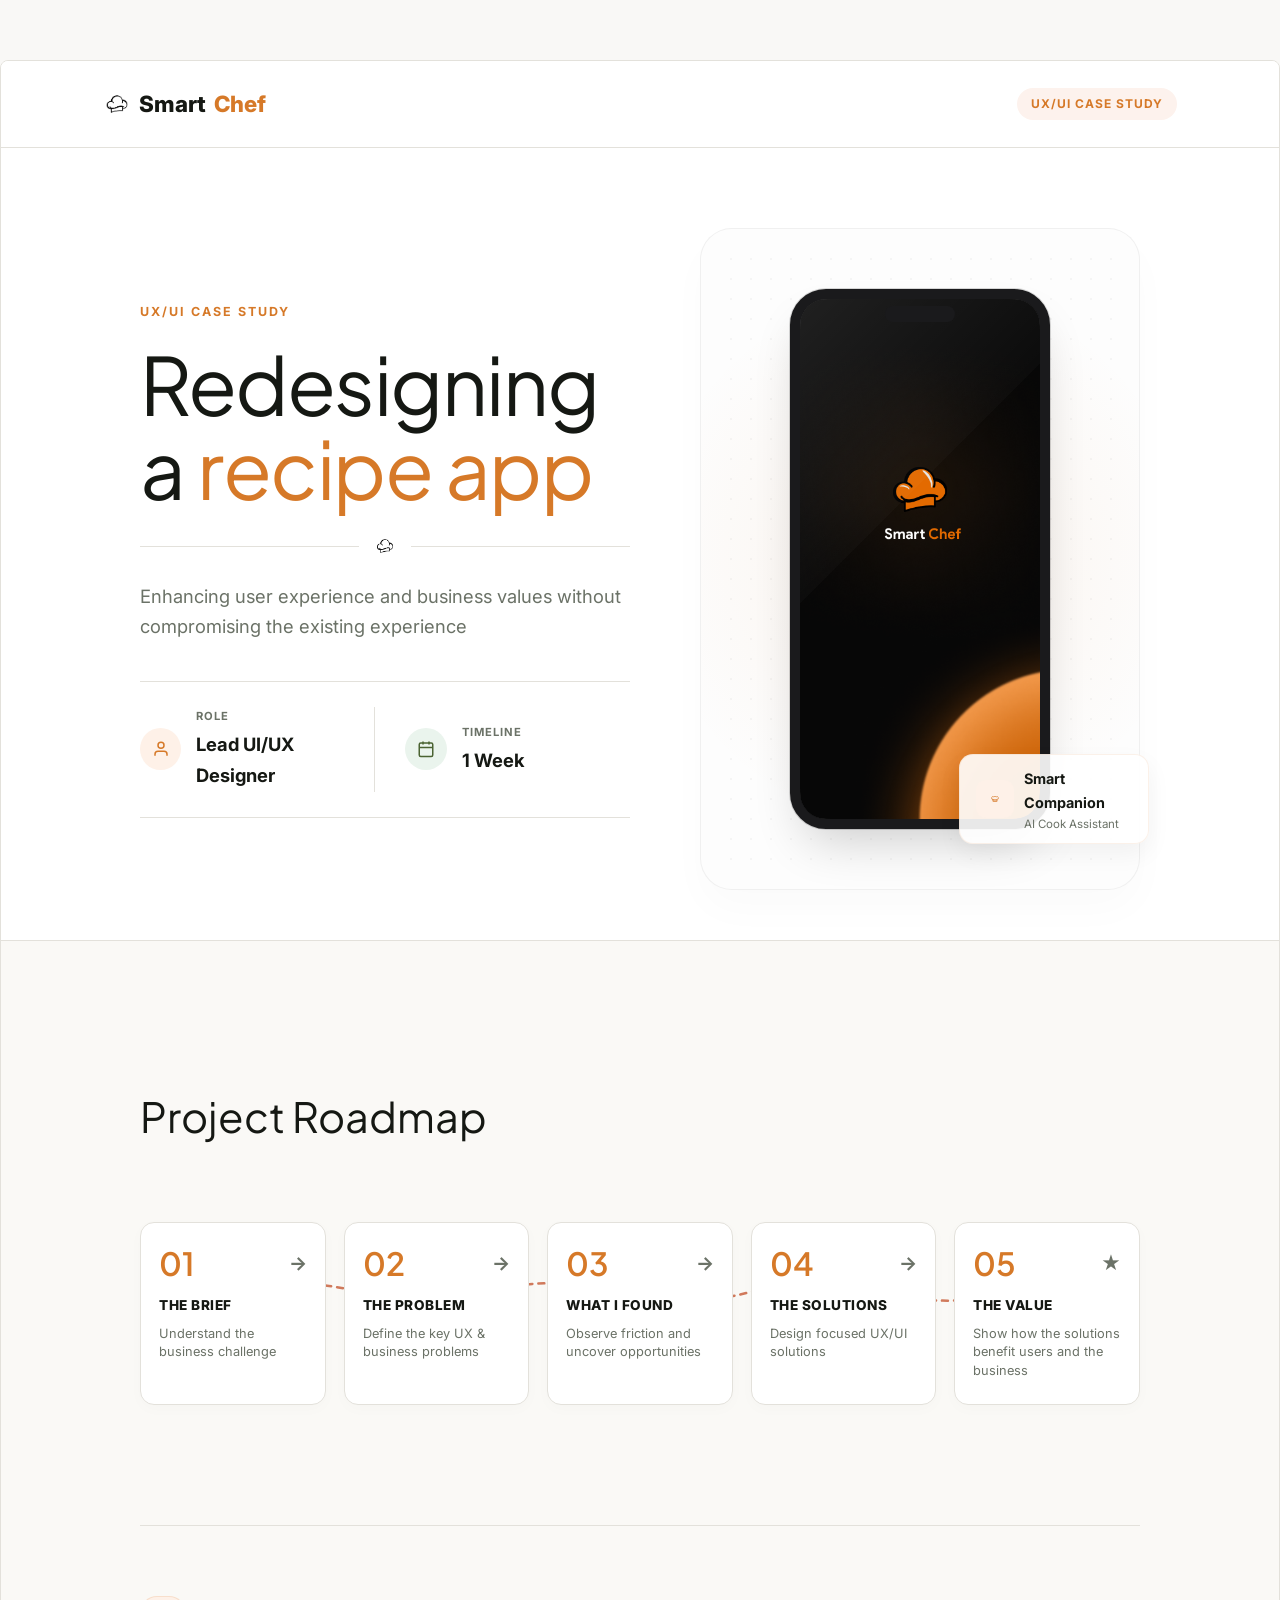
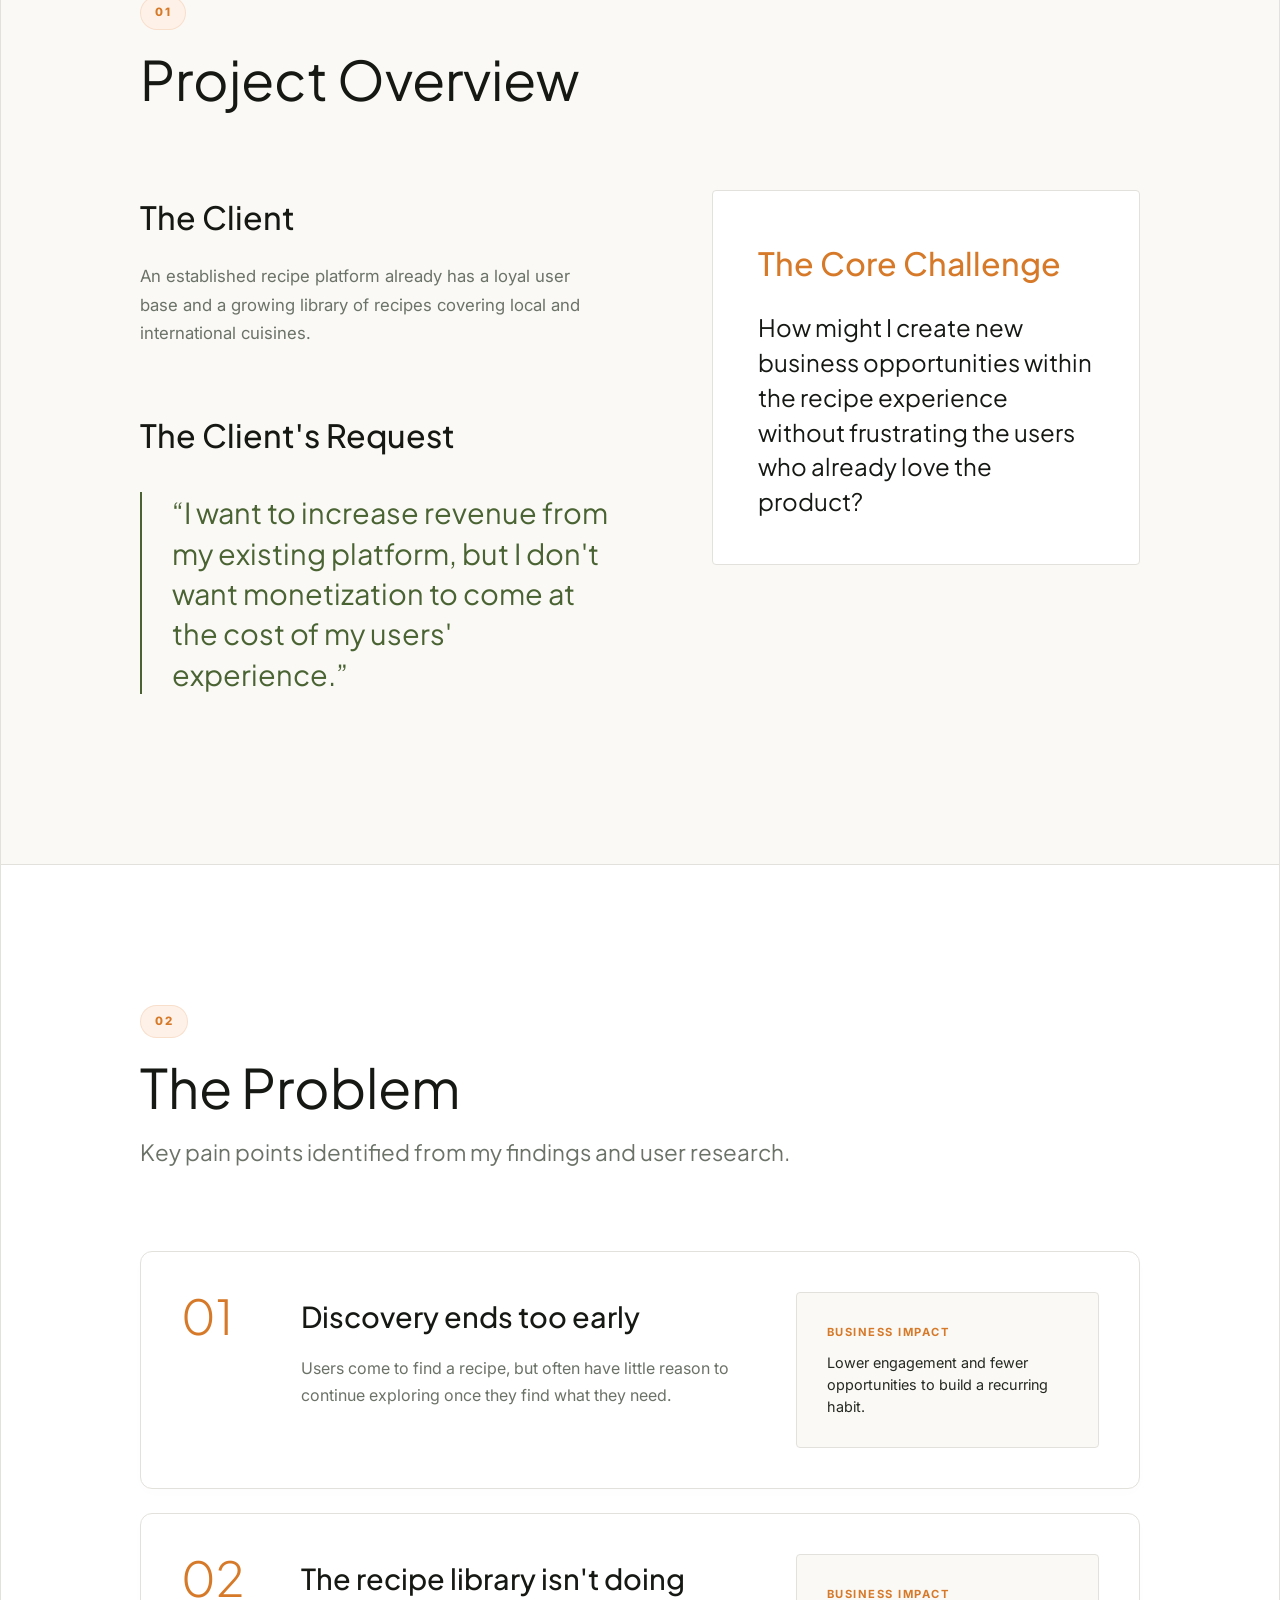
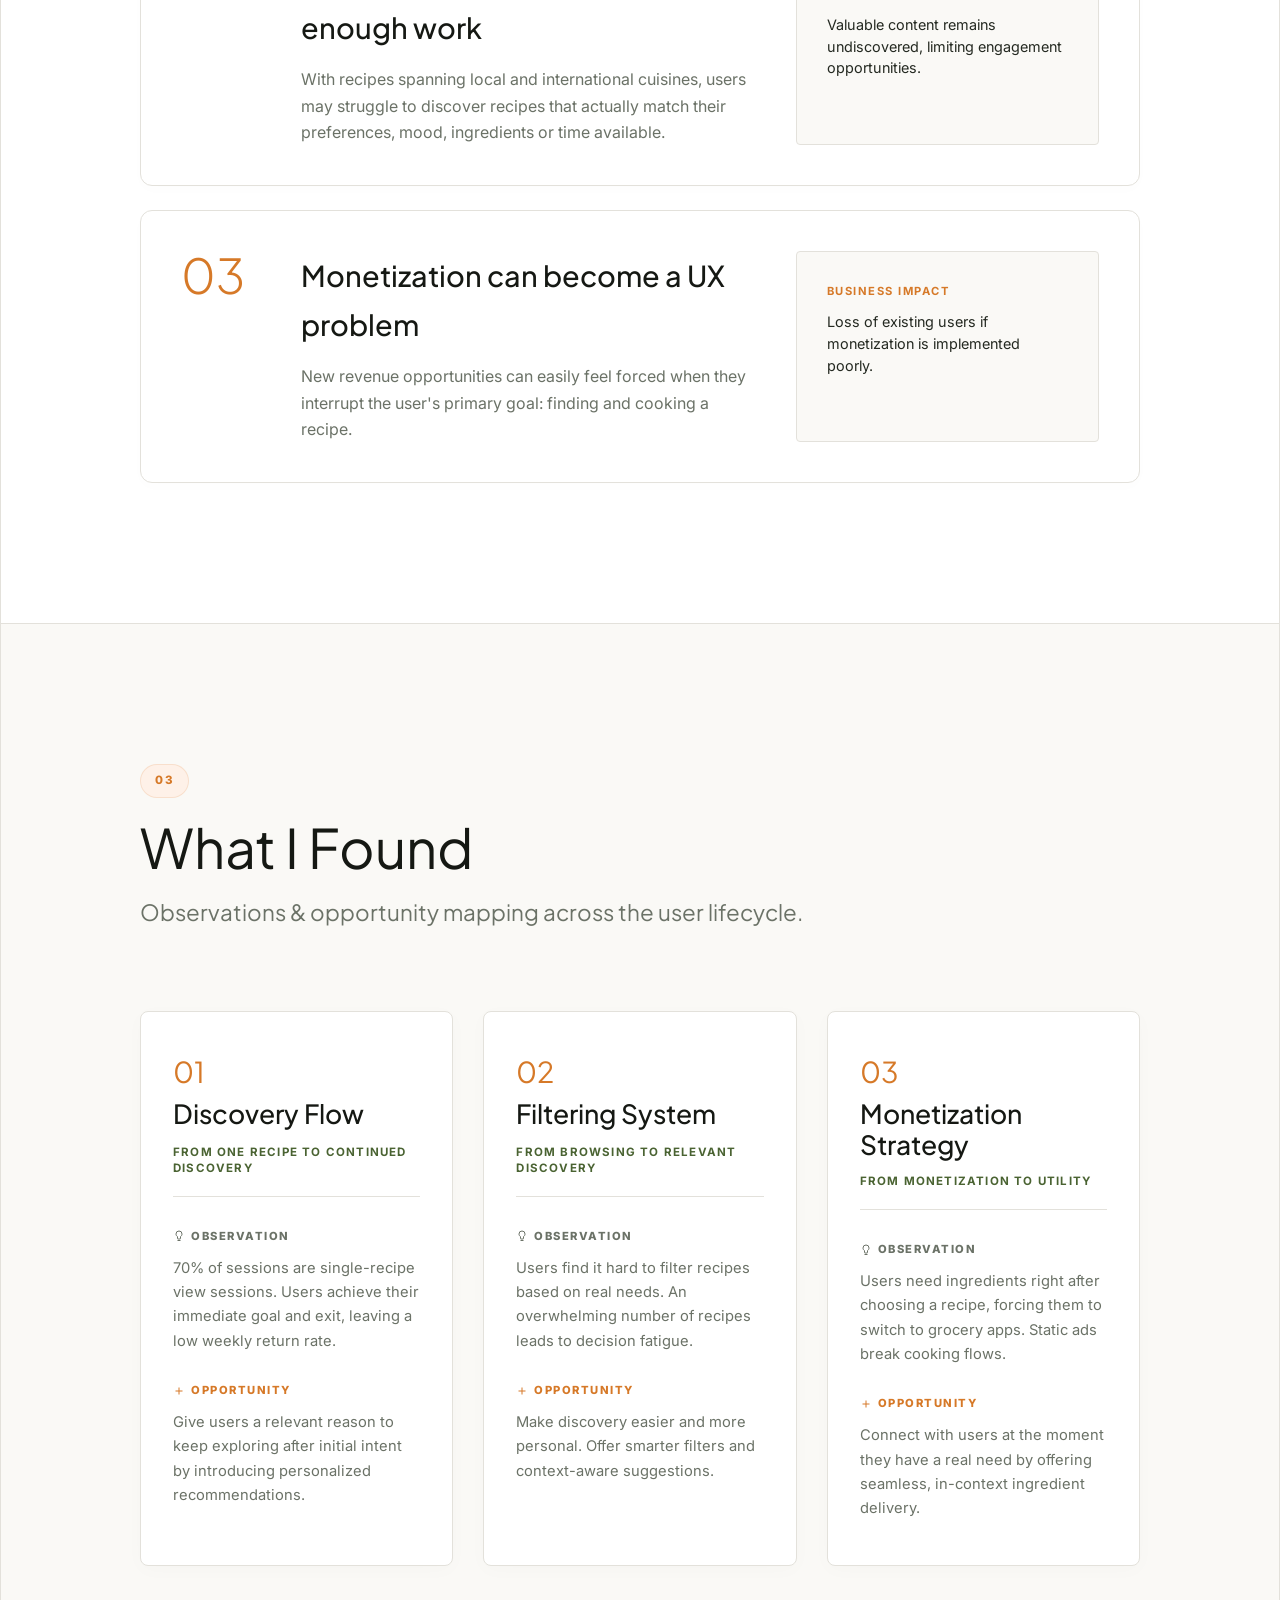
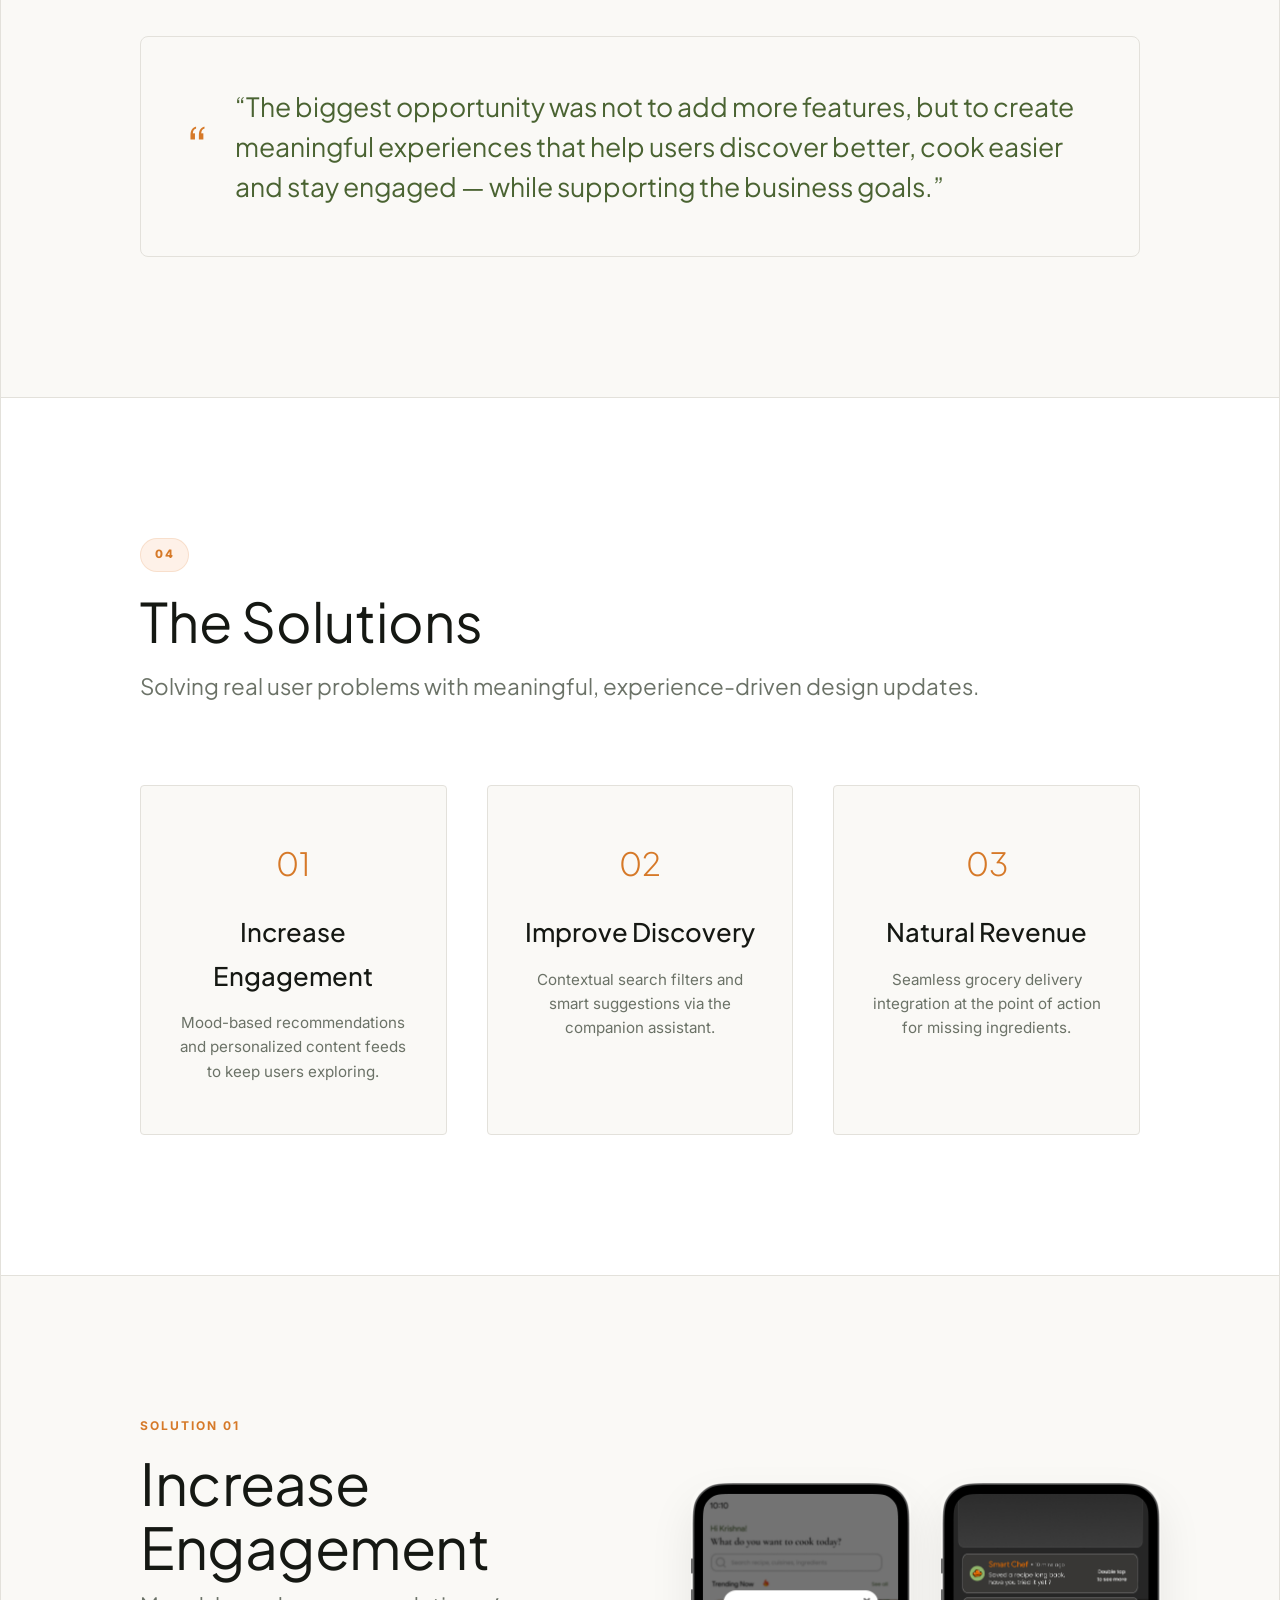
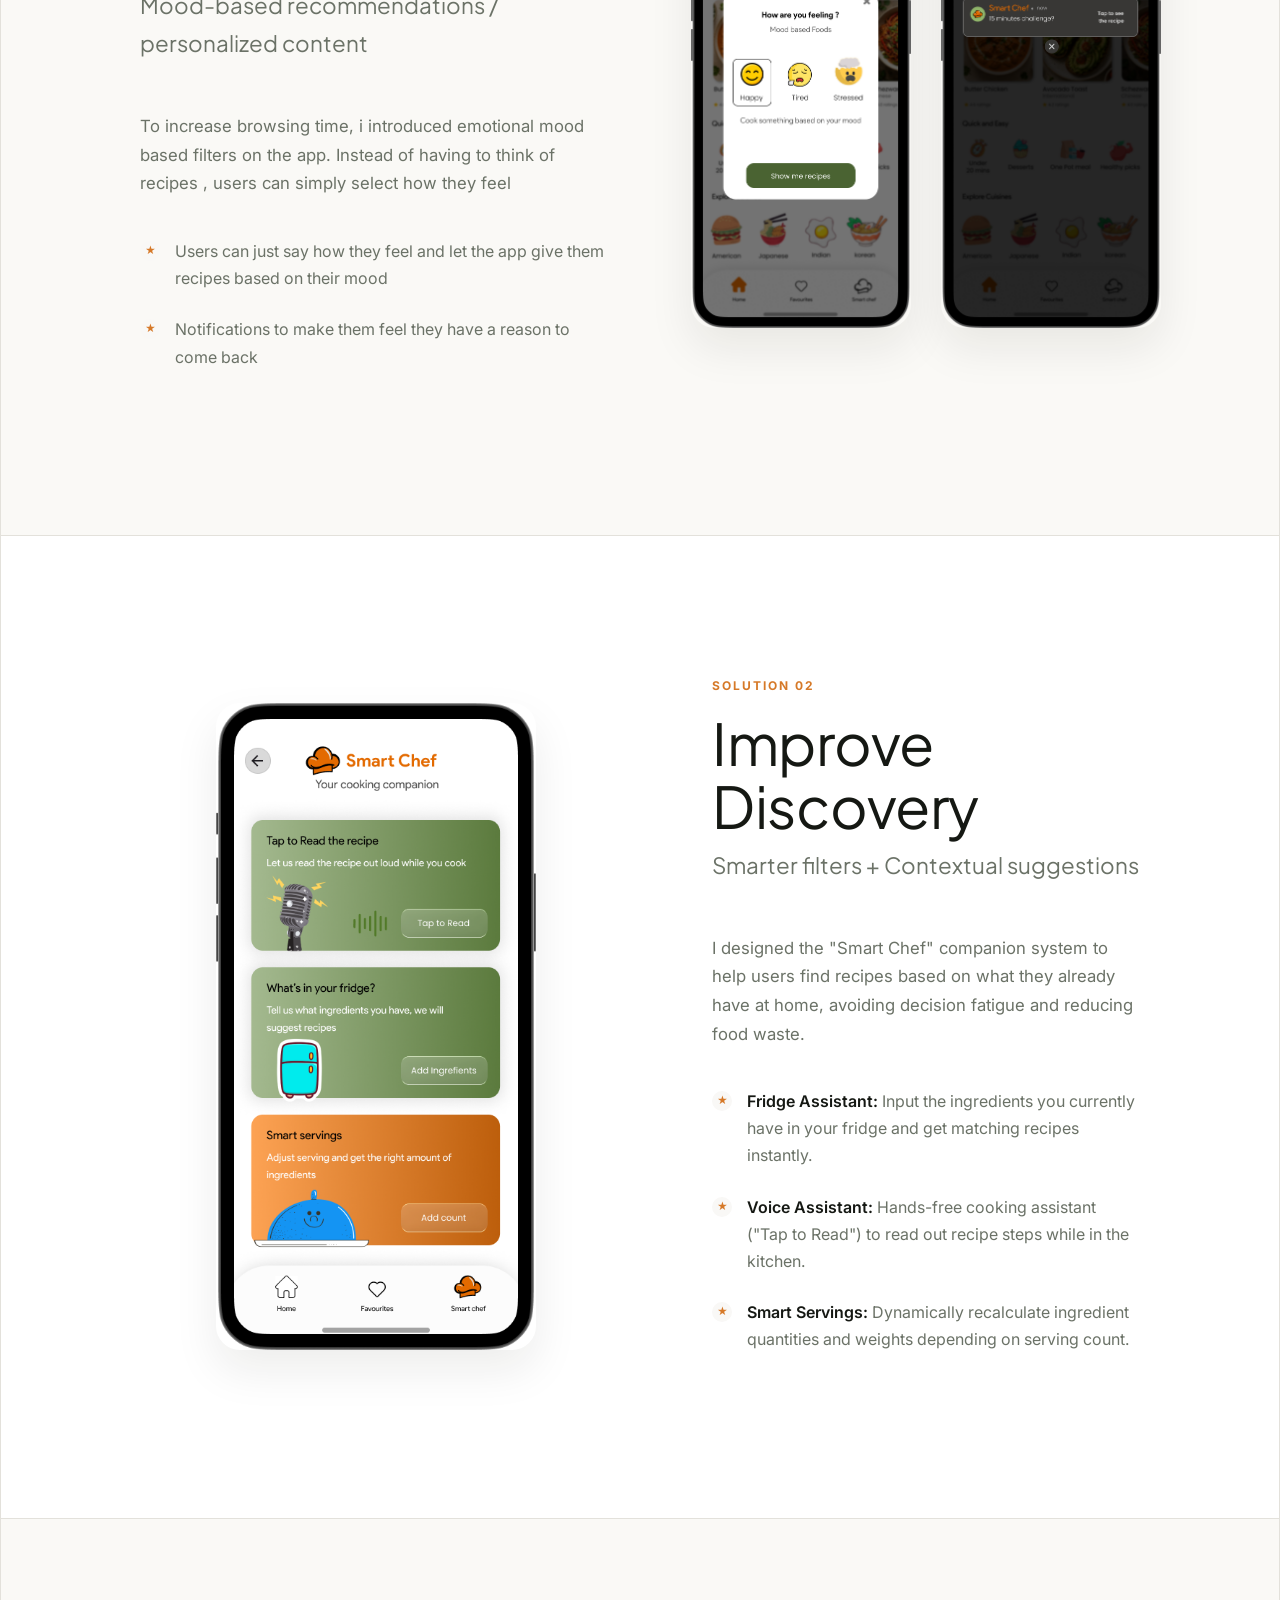
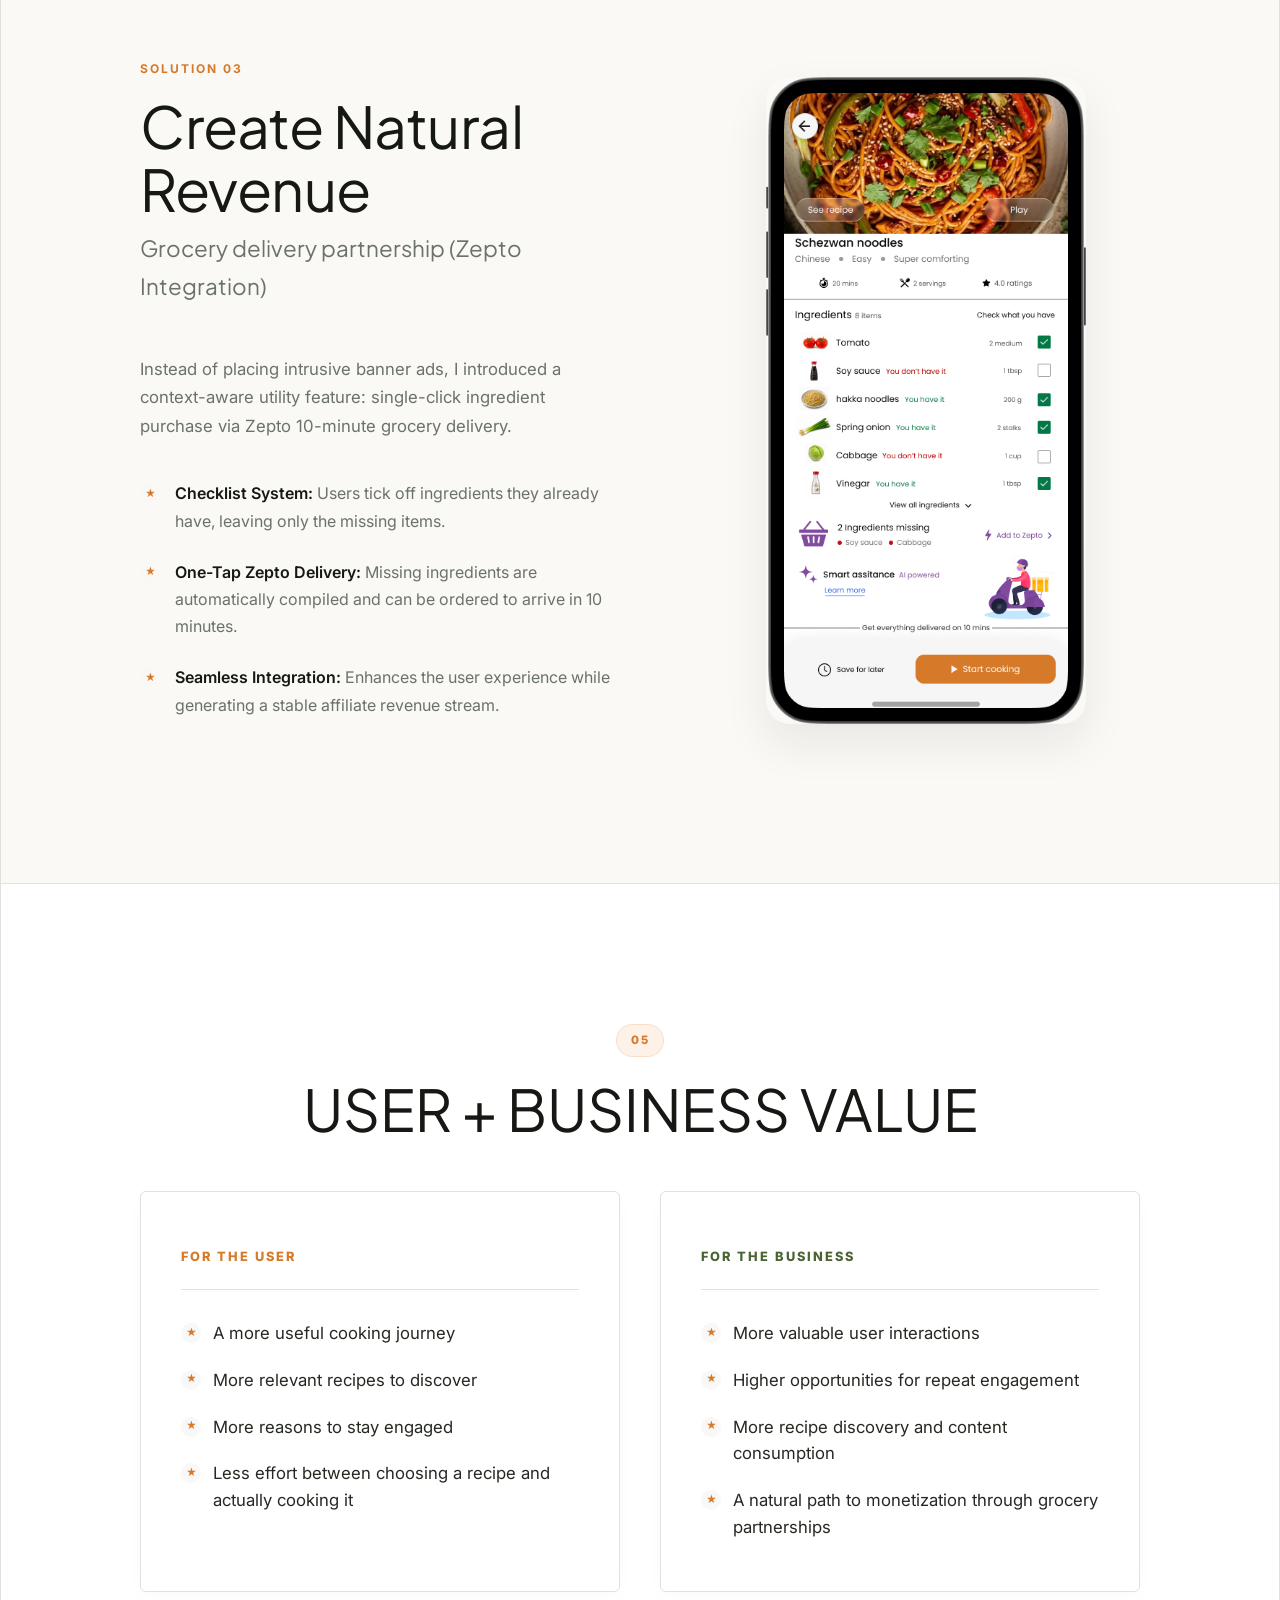
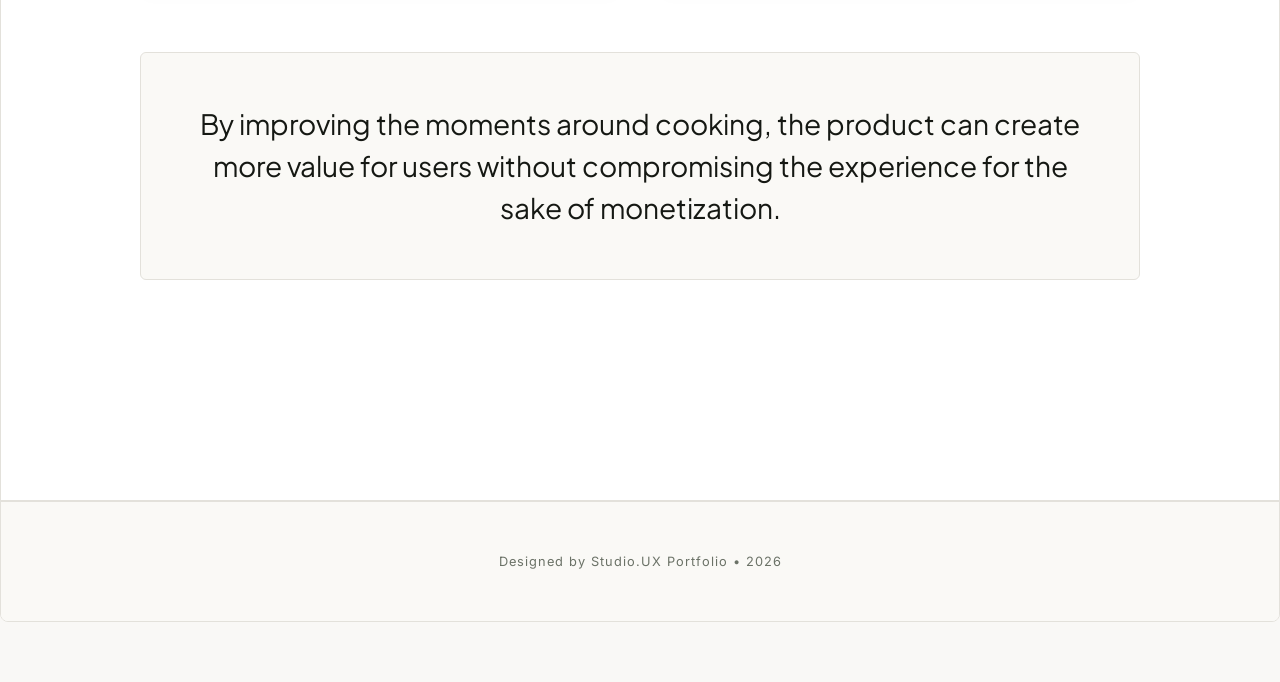
==== commit 8e206c59: "Refactor hero mockup to utilize a clean, premium structured mockup-presentation-panel, resolving tex" ====
--- a/index.html
+++ b/index.html
@@ -61,38 +61,30 @@
                     </div>
                 </div>
                 <div class="hero-mockup-wrapper">
-                    <!-- Background Glow -->
-                    <div class="hero-mockup-glow"></div>
-                    
-                    <!-- Left Floating Badge -->
-                    <div class="floating-badge-left">
-                        <div class="badge-icon-wrapper">
-                            <svg width="14" height="14" viewBox="0 0 24 24" fill="none" stroke="currentColor" stroke-width="3" stroke-linecap="round" stroke-linejoin="round"><path d="M22 11.08V12a10 10 0 1 1-5.93-9.14"/><polyline points="22 4 12 14.01 9 11.01"/></svg>
-                        </div>
-                        <div class="badge-text-col">
-                            <span>100% Verified</span>
-                            <small>Healthy Recipes</small>
-                        </div>
-                    </div>
-                    
-                    <!-- iPhone Device Frame Wrapper -->
-                    <div class="phone-device-frame">
-                        <div class="phone-speaker-notch"></div>
-                        <img src="assets/mockups/hero_clean_mockup.png" alt="Recipe App Homescreen Design Mockup" class="hero-mockup">
-                    </div>
-                    
-                    <!-- Floating card assistant -->
-                    <div class="floating-assistant-card">
-                        <div class="floating-hat-icon-wrapper">
-                            <svg class="divider-hat" width="18" height="18" viewBox="0 0 24 24" fill="none" stroke="currentColor" stroke-width="2" stroke-linecap="round" stroke-linejoin="round">
-                                <path d="M6 13.8a4.5 4.5 0 1 1 2.6-8.3 5 5 0 0 1 6.8 0 4.5 4.5 0 1 1 2.6 8.3"/>
-                                <path d="M6 18h12"/>
-                                <path d="M6 14h12v4a1 1 0 0 1-1 1H7a1 1 0 0 1-1-1v-4Z"/>
-                            </svg>
-                        </div>
-                        <div class="floating-card-text">
-                            <h4>Smart Companion</h4>
-                            <p>AI Cook Assistant</p>
+                    <!-- Presentation Panel Frame -->
+                    <div class="mockup-presentation-panel">
+                        <!-- Background Glow -->
+                        <div class="hero-mockup-glow"></div>
+                        
+                        <!-- iPhone Device Frame Wrapper -->
+                        <div class="phone-device-frame">
+                            <div class="phone-speaker-notch"></div>
+                            <img src="assets/mockups/hero_clean_mockup.png" alt="Recipe App Homescreen Design Mockup" class="hero-mockup">
+                        </div>
+                        
+                        <!-- Floating card assistant -->
+                        <div class="floating-assistant-card">
+                            <div class="floating-hat-icon-wrapper">
+                                <svg class="divider-hat" width="18" height="18" viewBox="0 0 24 24" fill="none" stroke="currentColor" stroke-width="2" stroke-linecap="round" stroke-linejoin="round">
+                                    <path d="M6 13.8a4.5 4.5 0 1 1 2.6-8.3 5 5 0 0 1 6.8 0 4.5 4.5 0 1 1 2.6 8.3"/>
+                                    <path d="M6 18h12"/>
+                                    <path d="M6 14h12v4a1 1 0 0 1-1 1H7a1 1 0 0 1-1-1v-4Z"/>
+                                </svg>
+                            </div>
+                            <div class="floating-card-text">
+                                <h4>Smart Companion</h4>
+                                <p>AI Cook Assistant</p>
+                            </div>
                         </div>
                     </div>
                 </div>
--- a/styles.css
+++ b/styles.css
@@ -433,48 +433,60 @@
     display: flex;
     justify-content: flex-end;
     align-items: center;
-    padding: 20px 0;
-}
-
-/* Dotted grid pattern in background */
-.hero-mockup-wrapper::before {
+    padding: 0;
+}
+
+/* Premium Presentation Panel Frame */
+.mockup-presentation-panel {
+    position: relative;
+    width: 100%;
+    max-width: 440px;
+    background: #fdfdfd;
+    border: 1px solid rgba(0, 0, 0, 0.05);
+    border-radius: 32px;
+    padding: 60px 50px;
+    display: flex;
+    justify-content: center;
+    align-items: center;
+    box-shadow: 0 20px 40px rgba(0, 0, 0, 0.02);
+    overflow: visible;
+}
+
+/* Dotted grid pattern inside the panel */
+.mockup-presentation-panel::before {
     content: '';
     position: absolute;
-    top: -40px;
-    left: -40px;
-    right: -40px;
-    bottom: -40px;
-    background-image: radial-gradient(rgba(0, 0, 0, 0.04) 1px, transparent 1px);
-    background-size: 24px 24px;
+    top: 20px;
+    left: 20px;
+    right: 20px;
+    bottom: 20px;
+    background-image: radial-gradient(rgba(0, 0, 0, 0.03) 1px, transparent 1px);
+    background-size: 20px 20px;
     z-index: 0;
-    opacity: 0.8;
     pointer-events: none;
 }
 
 .hero-mockup-glow {
     position: absolute;
-    width: 600px;
-    height: 600px;
-    background: radial-gradient(circle at 60% 40%, rgba(214, 121, 40, 0.15) 0%, rgba(255, 255, 255, 0) 65%),
-                radial-gradient(circle at 40% 60%, rgba(74, 99, 50, 0.12) 0%, rgba(255, 255, 255, 0) 65%);
-    top: 50%;
-    left: 50%;
-    transform: translate(-30%, -50%);
+    width: 100%;
+    height: 100%;
+    background: radial-gradient(circle at 50% 50%, rgba(214, 121, 40, 0.08) 0%, rgba(255, 255, 255, 0) 70%);
+    top: 0;
+    left: 0;
     z-index: 1;
     pointer-events: none;
-    filter: blur(15px);
 }
 
 /* Premium iPhone Device Mockup Frame */
 .phone-device-frame {
     position: relative;
     width: 100%;
-    max-width: 320px;
+    max-width: 260px; /* slightly smaller to fit elegantly inside panel */
     background-color: #0f0f10;
-    border: 11px solid #1a1a1c;
-    border-radius: 40px;
+    border: 10px solid #1a1a1c;
+    border-radius: 36px;
     box-shadow: 
-        0 30px 60px -15px rgba(0, 0, 0, 0.22), 
+        0 25px 50px -15px rgba(0, 0, 0, 0.2), 
         0 0 0 1px rgba(0,0,0,0.15), 
         inset 0 0 2px 2px rgba(255,255,255,0.12);
     z-index: 5;
@@ -491,7 +503,7 @@
     left: 0;
     right: 0;
     bottom: 0;
-    background: linear-gradient(135deg, rgba(255,255,255,0.12) 0%, rgba(255,255,255,0.03) 40%, rgba(0,0,0,0) 40.1%, rgba(0,0,0,0) 100%);
+    background: linear-gradient(135deg, rgba(255,255,255,0.1) 0%, rgba(255,255,255,0.02) 40%, rgba(0,0,0,0) 40.1%, rgba(0,0,0,0) 100%);
     pointer-events: none;
     z-index: 8;
 }
@@ -499,13 +511,13 @@
 /* Dynamic Island / Speaker notch */
 .phone-speaker-notch {
     position: absolute;
-    top: 8px;
+    top: 7px;
     left: 50%;
     transform: translateX(-50%);
-    width: 80px;
-    height: 18px;
+    width: 70px;
+    height: 16px;
     background-color: #1a1a1c;
-    border-radius: 10px;
+    border-radius: 8px;
     z-index: 10;
 }
 
@@ -514,63 +526,10 @@
     height: auto;
     object-fit: cover;
     border: none;
-    border-radius: 30px; /* curved to fit inside the frame */
+    border-radius: 26px;
     display: block;
     image-rendering: -webkit-optimize-contrast;
     image-rendering: crisp-edges;
-}
-
-/* Left Floating Badge */
-.floating-badge-left {
-    position: absolute;
-    top: 32%;
-    left: -40px;
-    background: rgba(255, 255, 255, 0.9);
-    border: 1px solid rgba(74, 99, 50, 0.15);
-    border-radius: 30px;
-    padding: 10px 16px;
-    display: flex;
-    align-items: center;
-    gap: 10px;
-    box-shadow: 0 10px 25px rgba(0,0,0,0.04);
-    z-index: 10;
-    transition: transform 0.3s ease;
-}
-
-.floating-badge-left:hover {
-    transform: translateY(-4px);
-}
-
-.badge-icon-wrapper {
-    width: 24px;
-    height: 24px;
-    background-color: #eaf4ed;
-    color: var(--accent-green);
-    border-radius: 50%;
-    display: flex;
-    align-items: center;
-    justify-content: center;
-    flex-shrink: 0;
-}
-
-.badge-text-col {
-    display: flex;
-    flex-direction: column;
-}
-
-.badge-text-col span {
-    font-family: var(--font-sans);
-    font-size: 0.8rem;
-    font-weight: 700;
-    color: var(--bg-dark);
-    line-height: 1.2;
-}
-
-.badge-text-col small {
-    font-family: var(--font-sans);
-    font-size: 0.65rem;
-    color: var(--color-muted);
-    line-height: 1.2;
 }
 
 /* Peppercorn Groups */
@@ -609,28 +568,26 @@
 .deco-peppercorns-right .dot-2 { top: 18px; right: 12px; width: 5px; height: 5px; background-color: #d67928; }
 .deco-peppercorns-right .dot-3 { top: 35px; right: 0px; width: 7px; height: 7px; }
 
-/* Floating Card */
+/* Floating Assistant Card */
 .floating-assistant-card {
     position: absolute;
-    bottom: 25%;
-    right: -25px;
-    background: rgba(255, 255, 255, 0.85);
-    backdrop-filter: blur(12px);
-    -webkit-backdrop-filter: blur(12px);
-    border: 1px solid rgba(255, 255, 255, 0.6);
-    border-radius: 16px;
-    padding: 14px 18px;
-    display: flex;
-    align-items: center;
-    gap: 12px;
-    box-shadow: 0 15px 30px rgba(0,0,0,0.06), 0 4px 8px rgba(0,0,0,0.02);
+    bottom: 45px;
+    right: -10px;
+    background: rgba(255, 255, 255, 0.9);
+    border: 1px solid rgba(214, 121, 40, 0.1);
+    border-radius: 14px;
+    padding: 12px 16px;
+    display: flex;
+    align-items: center;
+    gap: 10px;
+    box-shadow: 0 10px 25px rgba(0,0,0,0.05);
     z-index: 10;
-    width: 210px;
+    width: 190px;
     transition: transform 0.3s ease;
 }
 
 .floating-assistant-card:hover {
-    transform: translateY(-4px) scale(1.02);
+    transform: translateY(-3px);
 }
 
 .floating-hat-icon-wrapper {
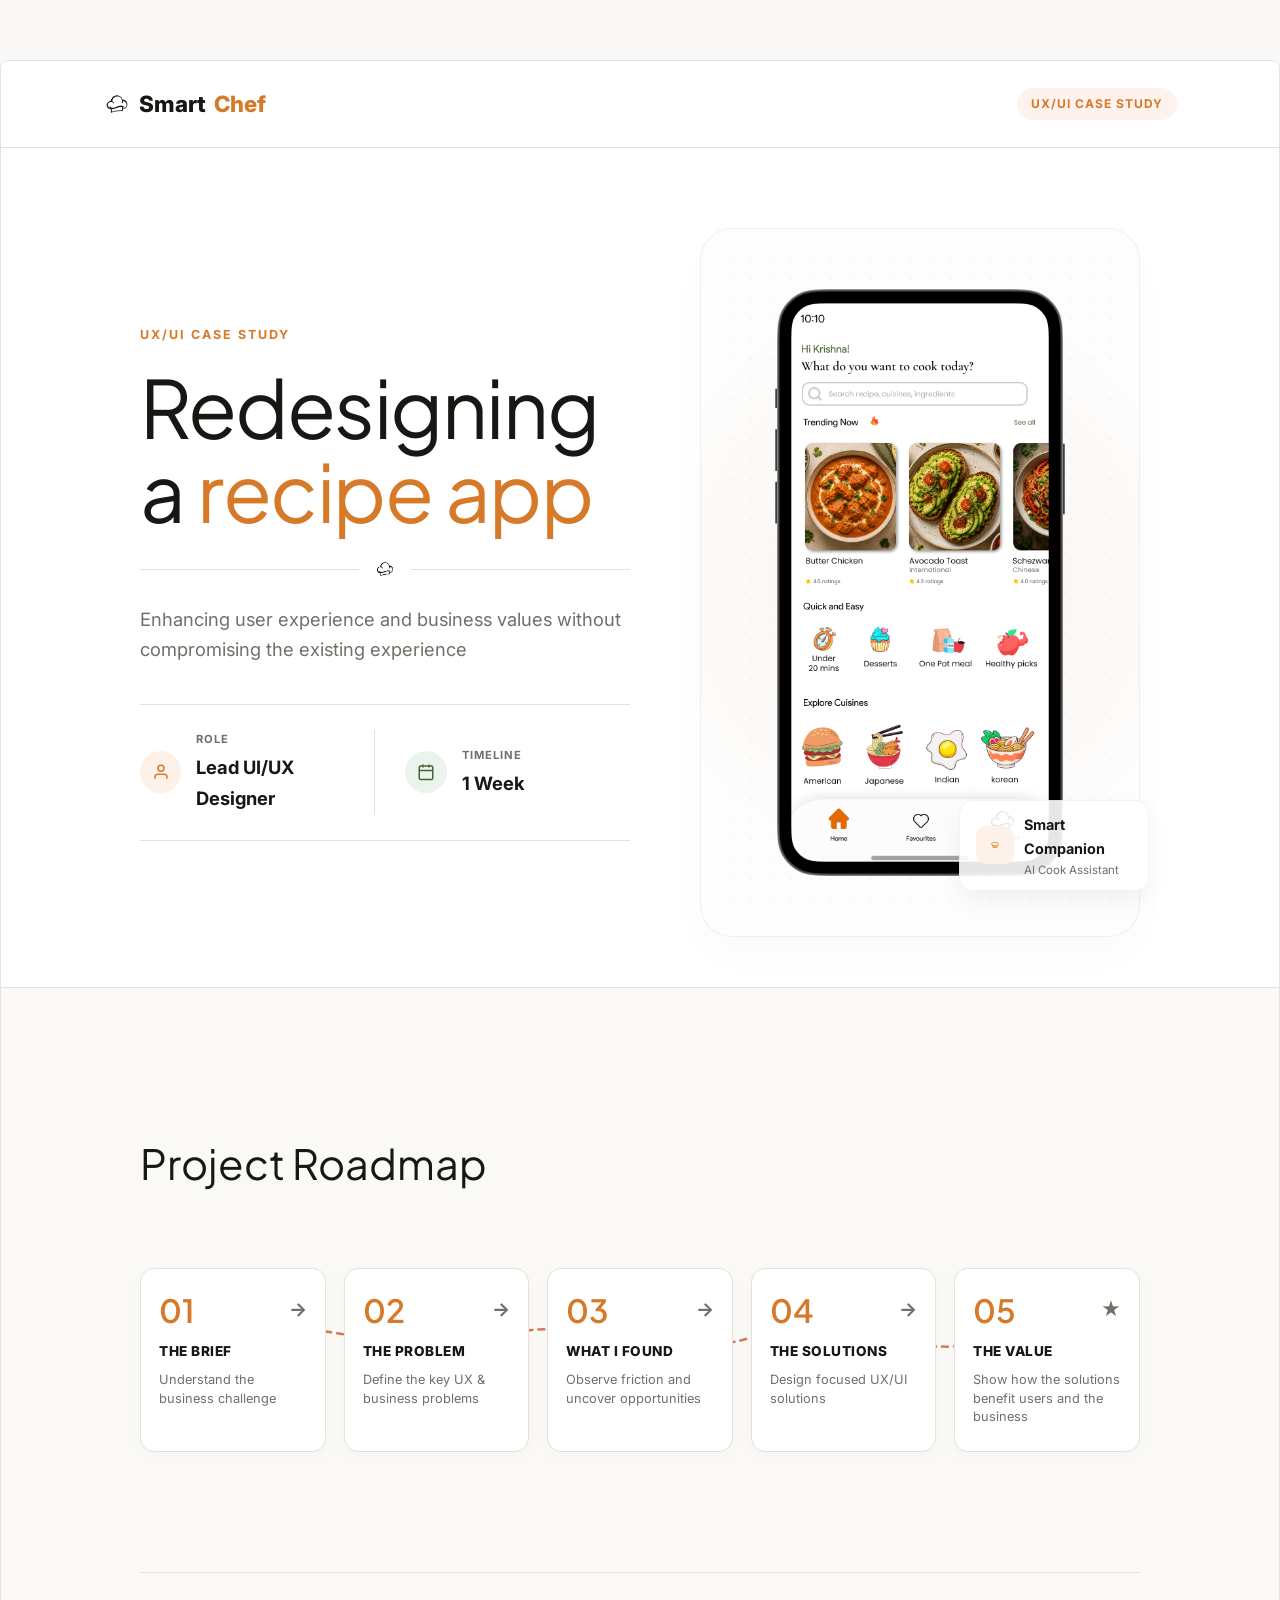
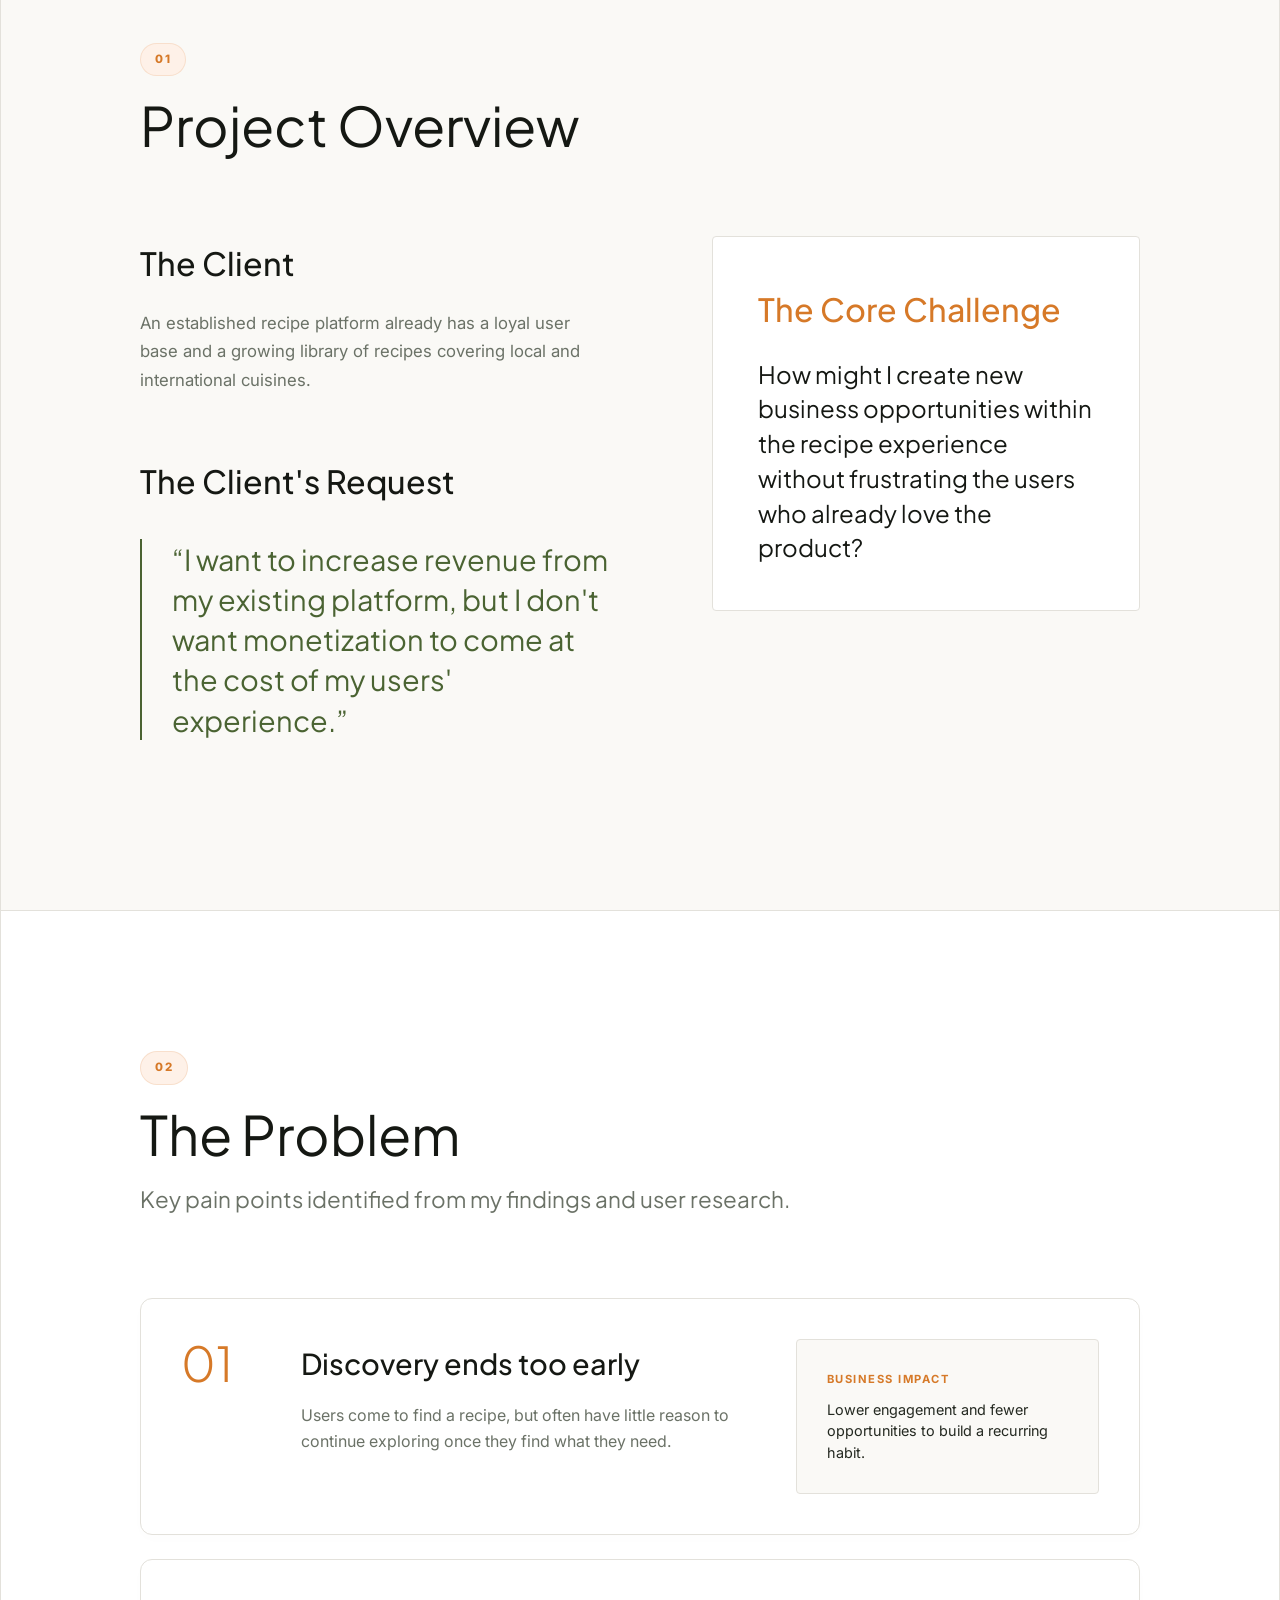
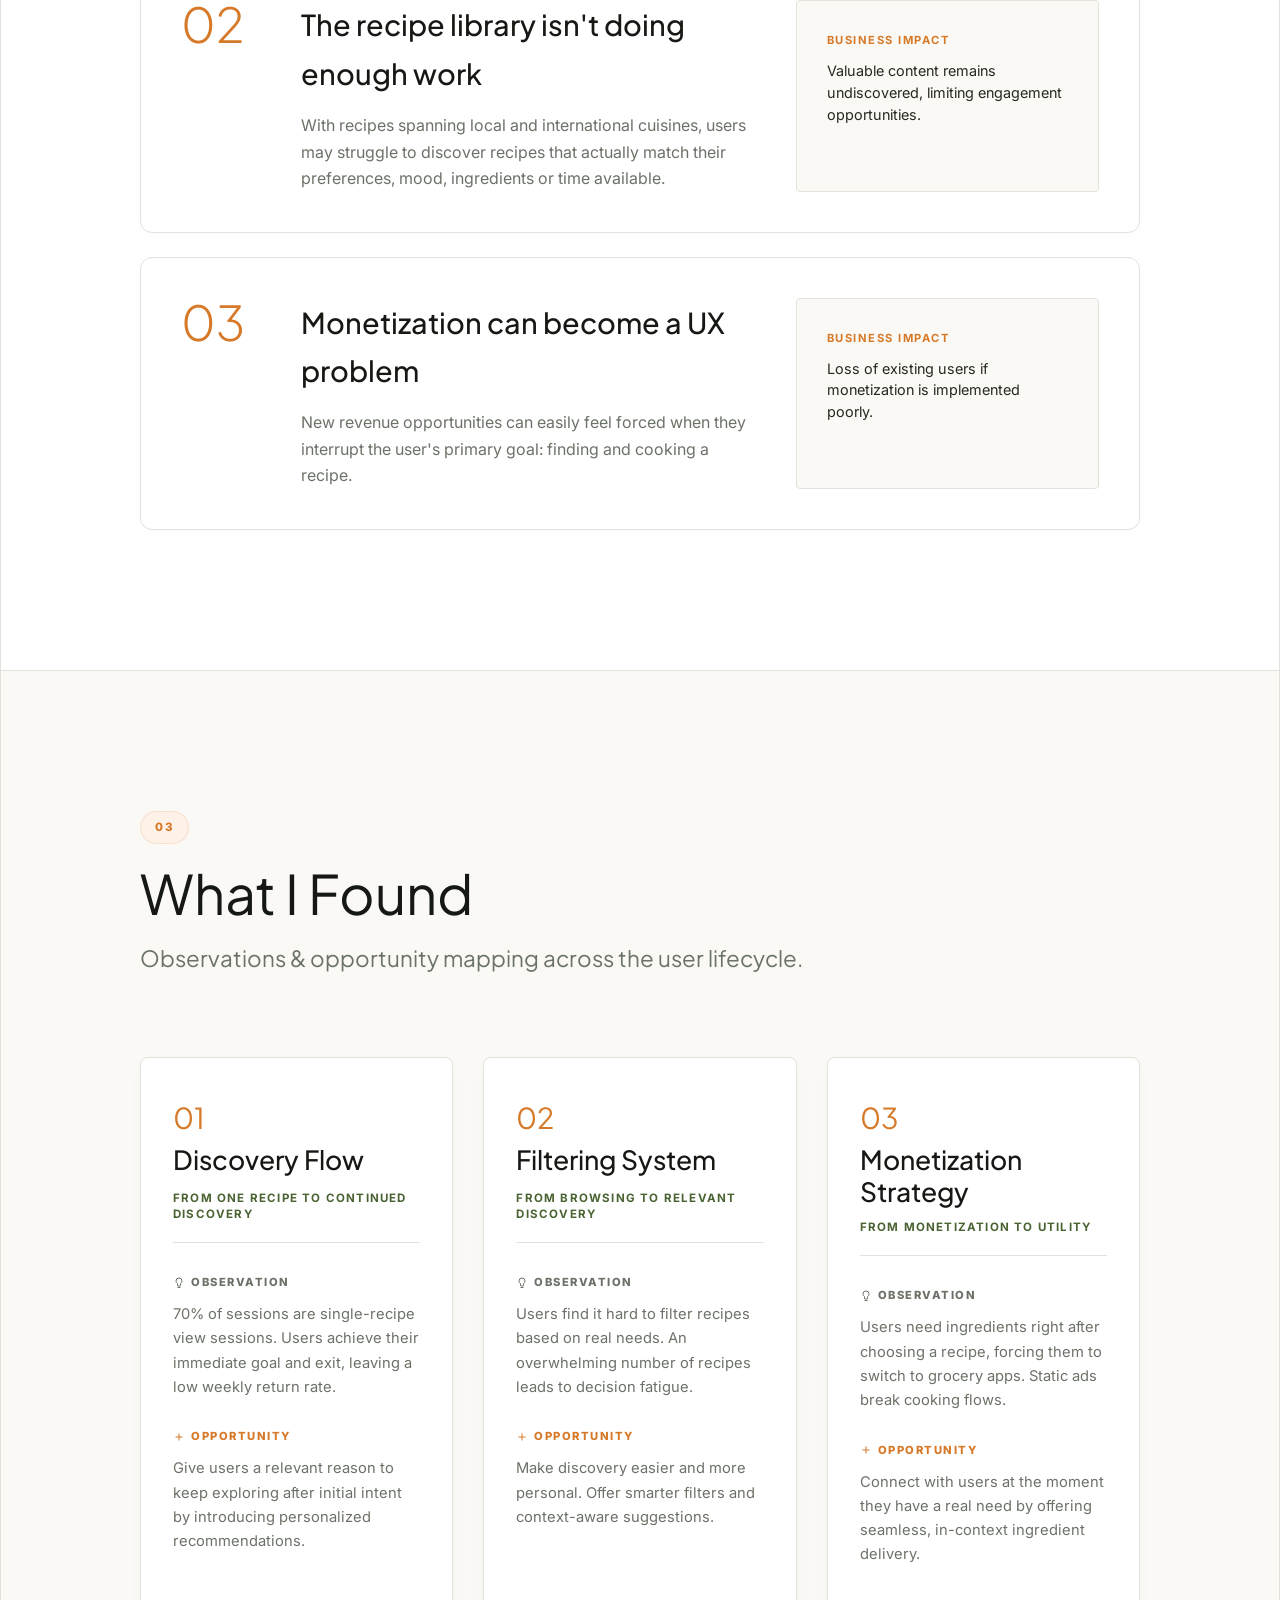
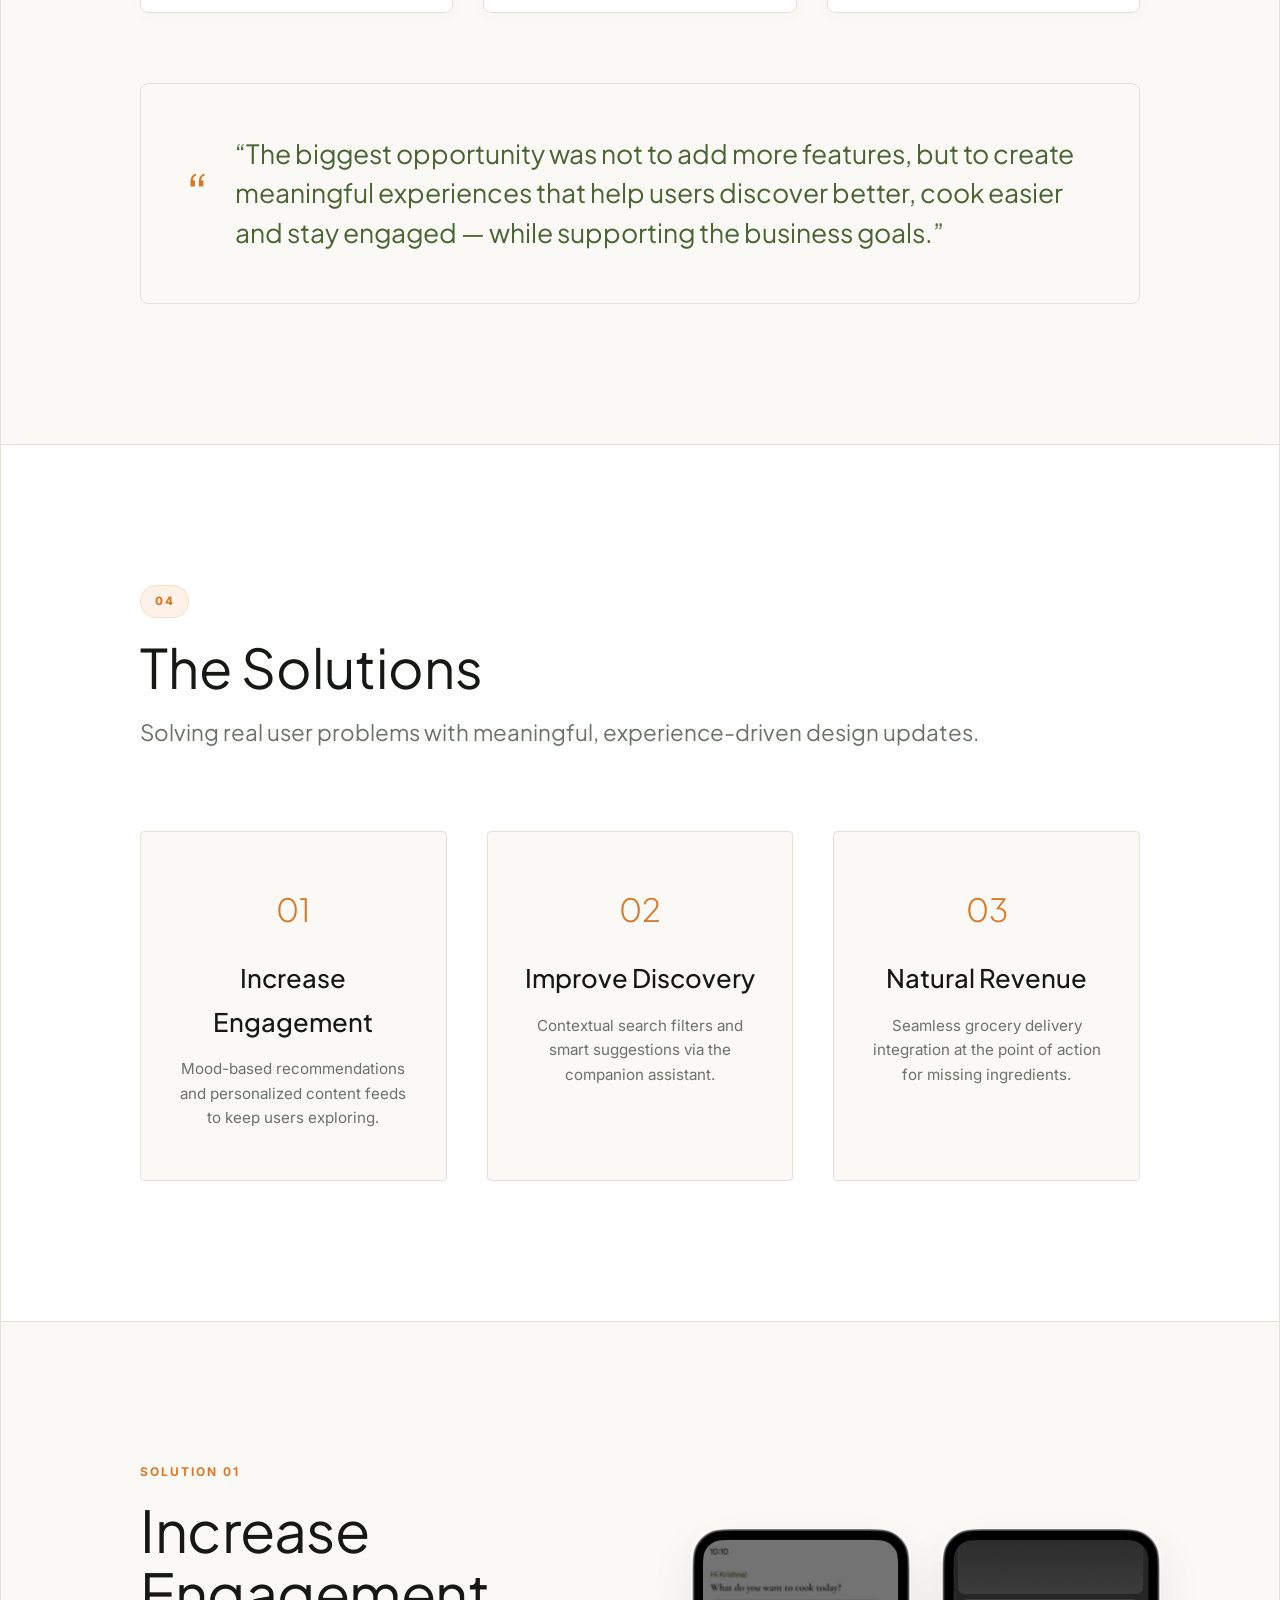
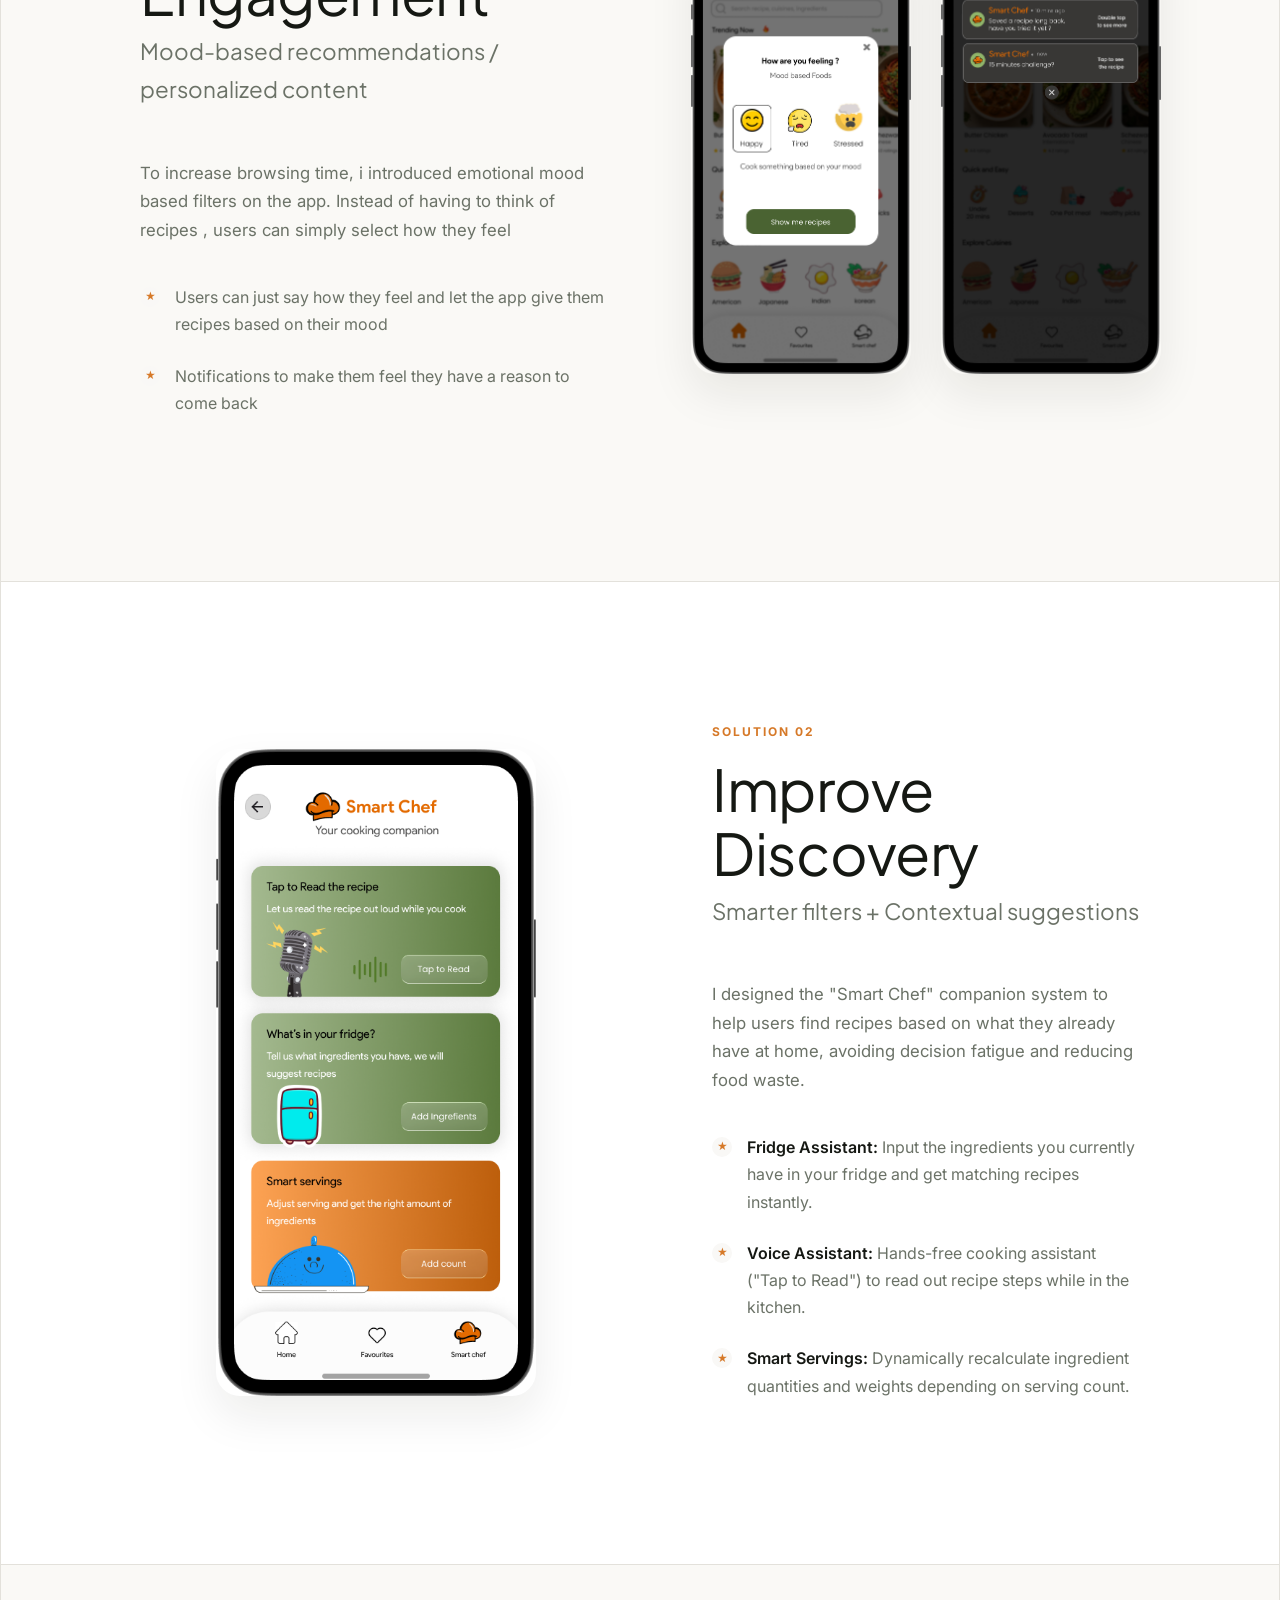
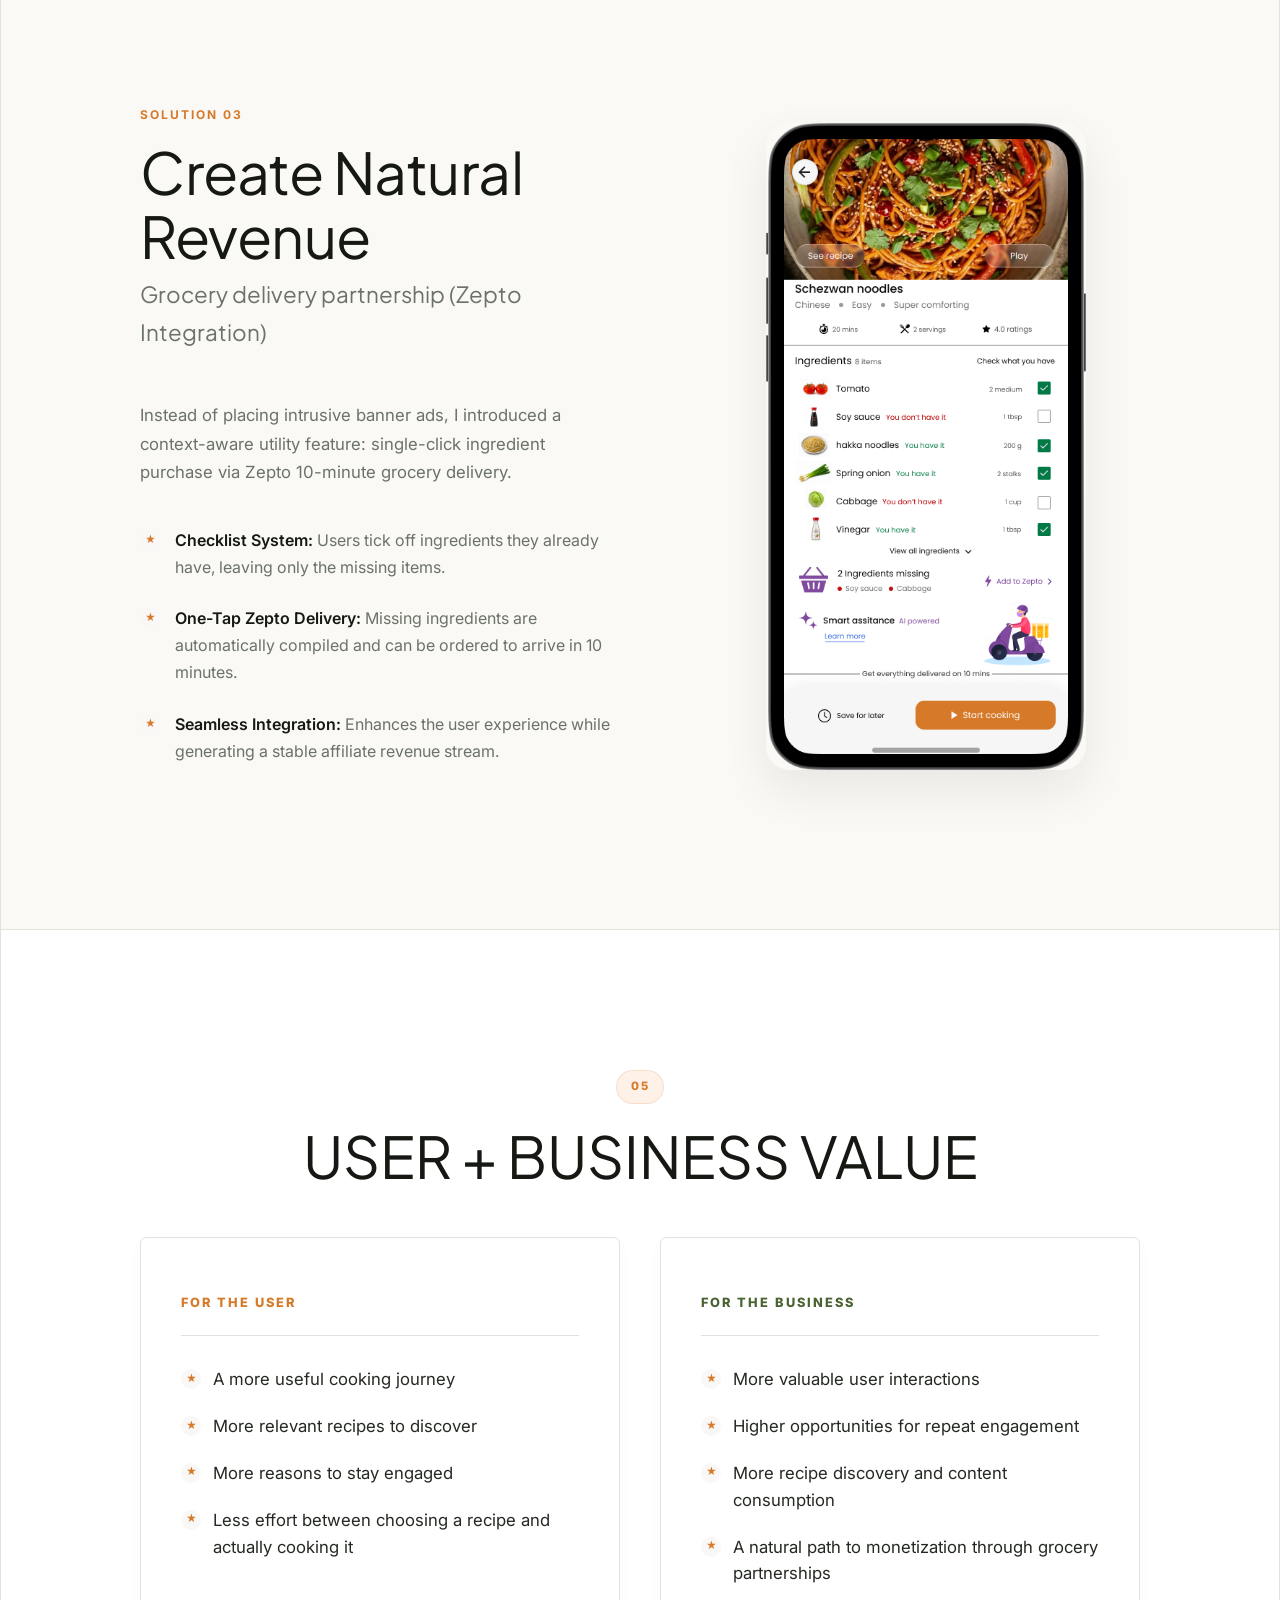
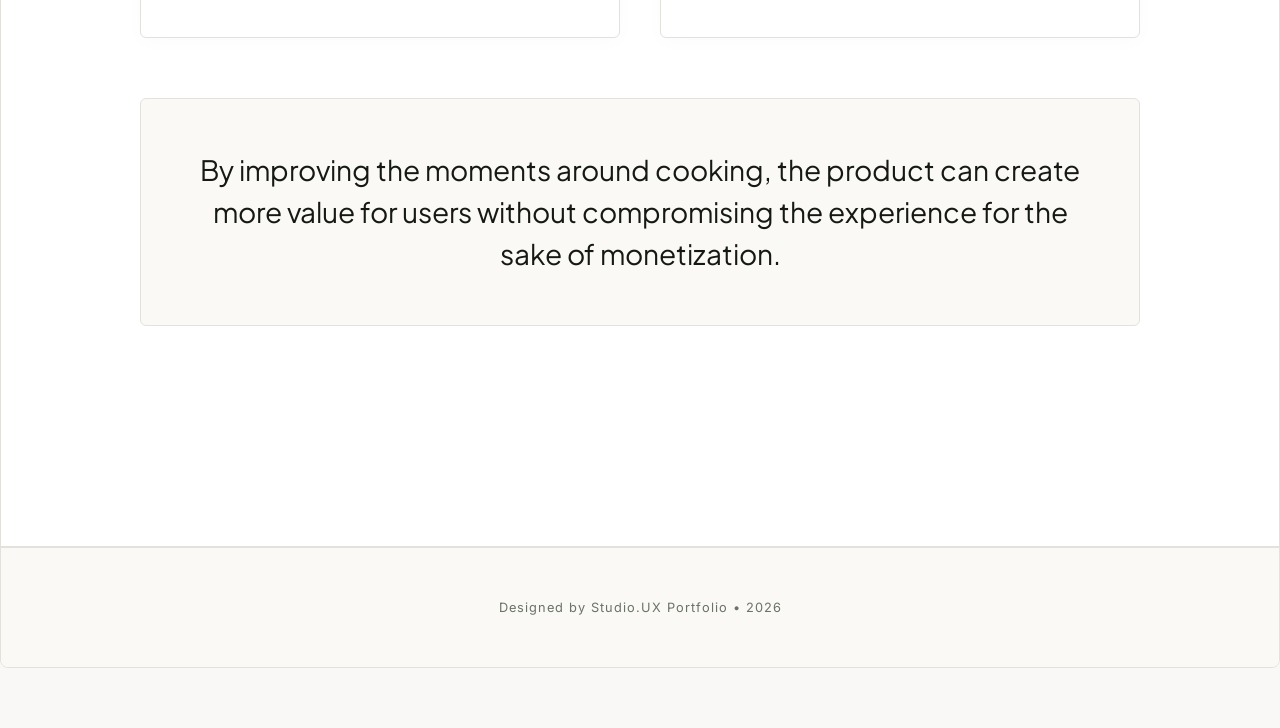
==== commit e26ed192: "Remove double outer black CSS border around mobile screen mockup on page one" ====
--- a/index.html
+++ b/index.html
@@ -66,11 +66,8 @@
                         <!-- Background Glow -->
                         <div class="hero-mockup-glow"></div>
                         
-                        <!-- iPhone Device Frame Wrapper -->
-                        <div class="phone-device-frame">
-                            <div class="phone-speaker-notch"></div>
-                            <img src="assets/mockups/hero_clean_mockup.png" alt="Recipe App Homescreen Design Mockup" class="hero-mockup">
-                        </div>
+                        <!-- Mockup Image (uses built-in premium device border) -->
+                        <img src="assets/mockups/hero_clean_mockup.png" alt="Recipe App Homescreen Design Mockup" class="hero-mockup">
                         
                         <!-- Floating card assistant -->
                         <div class="floating-assistant-card">
--- a/styles.css
+++ b/styles.css
@@ -477,57 +477,14 @@
     pointer-events: none;
 }
 
-/* Premium iPhone Device Mockup Frame */
-.phone-device-frame {
+.hero-mockup {
     position: relative;
     width: 100%;
-    max-width: 260px; /* slightly smaller to fit elegantly inside panel */
-    background-color: #0f0f10;
-    border: 10px solid #1a1a1c;
-    border-radius: 36px;
-    box-shadow: 
-        0 25px 50px -15px rgba(0, 0, 0, 0.2), 
-        0 0 0 1px rgba(0,0,0,0.15), 
-        inset 0 0 2px 2px rgba(255,255,255,0.12);
+    max-width: 290px;
+    height: auto;
+    object-fit: contain;
+    display: block;
     z-index: 5;
-    overflow: hidden;
-    display: flex;
-    flex-direction: column;
-}
-
-/* Premium Diagonal Screen Glare Highlight */
-.phone-device-frame::after {
-    content: '';
-    position: absolute;
-    top: 0;
-    left: 0;
-    right: 0;
-    bottom: 0;
-    background: linear-gradient(135deg, rgba(255,255,255,0.1) 0%, rgba(255,255,255,0.02) 40%, rgba(0,0,0,0) 40.1%, rgba(0,0,0,0) 100%);
-    pointer-events: none;
-    z-index: 8;
-}
-
-/* Dynamic Island / Speaker notch */
-.phone-speaker-notch {
-    position: absolute;
-    top: 7px;
-    left: 50%;
-    transform: translateX(-50%);
-    width: 70px;
-    height: 16px;
-    background-color: #1a1a1c;
-    border-radius: 8px;
-    z-index: 10;
-}
-
-.hero-mockup {
-    width: 100%;
-    height: auto;
-    object-fit: cover;
-    border: none;
-    border-radius: 26px;
-    display: block;
     image-rendering: -webkit-optimize-contrast;
     image-rendering: crisp-edges;
 }
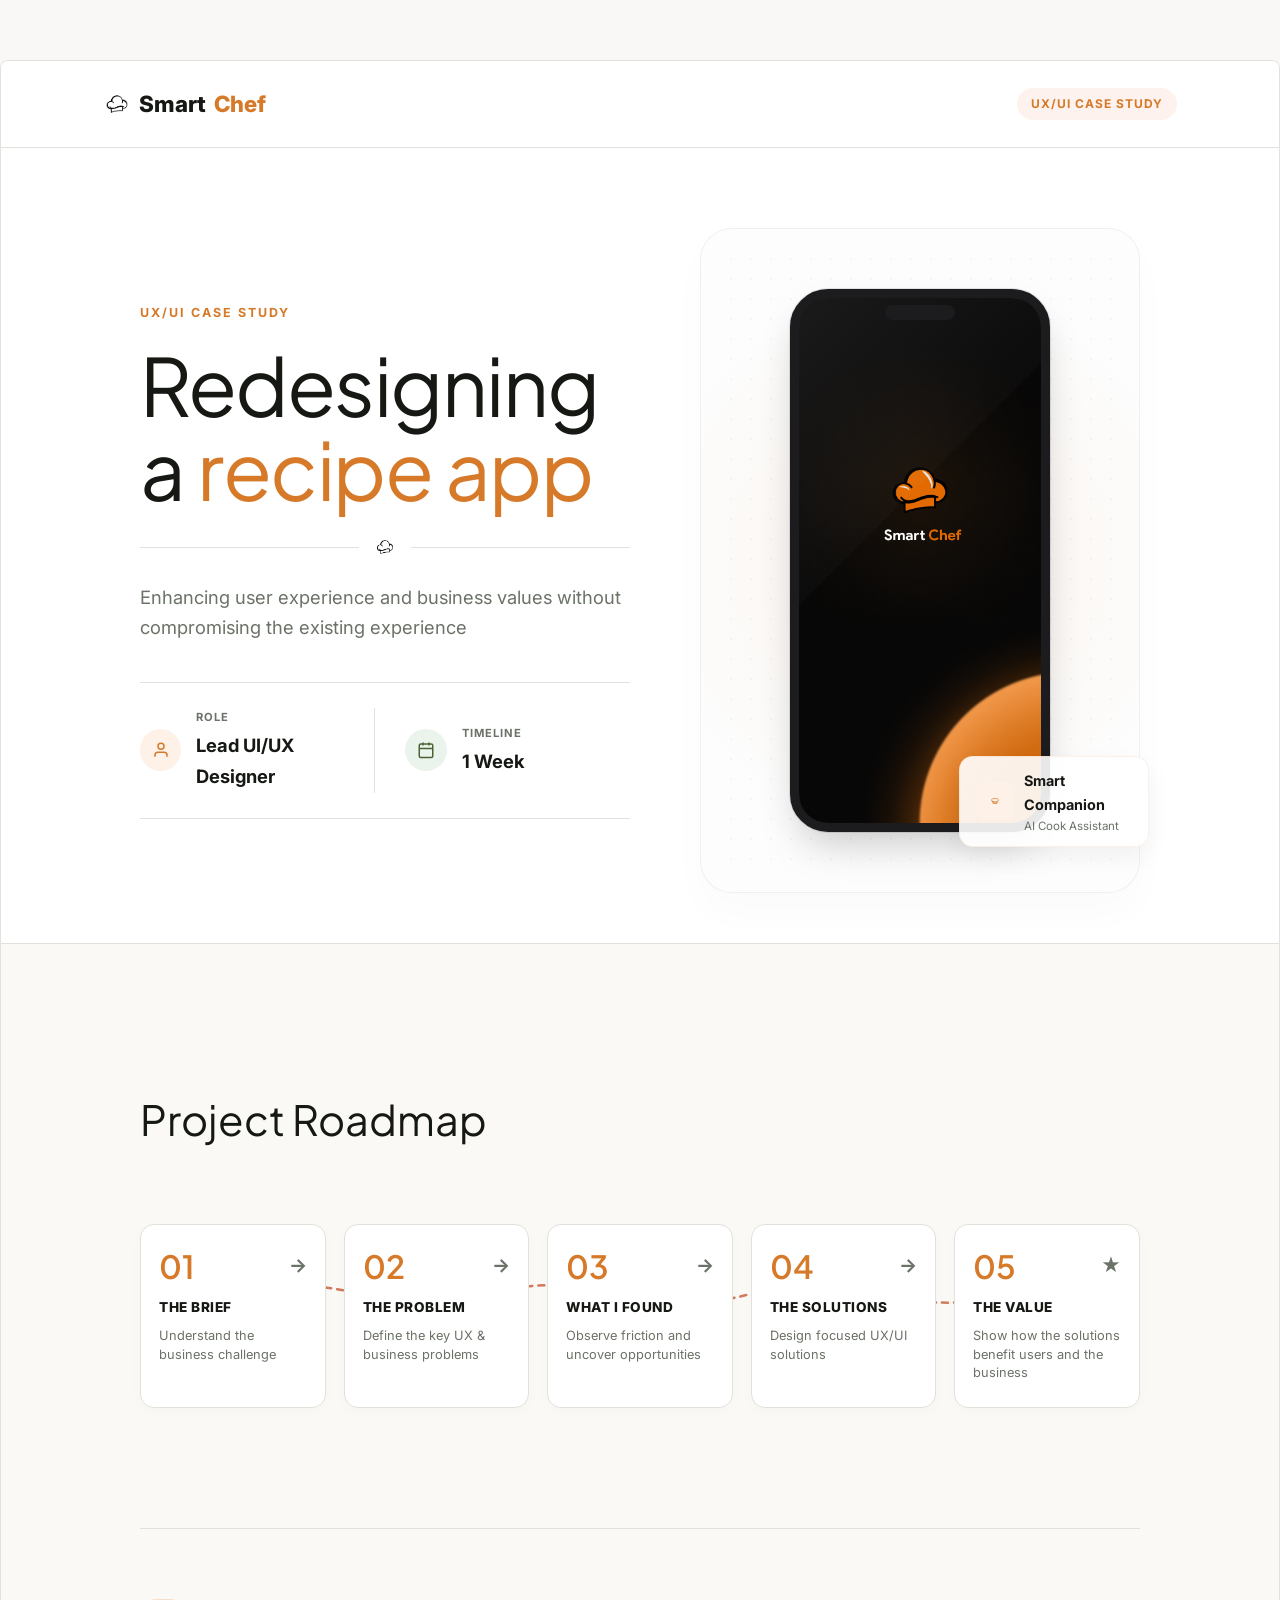
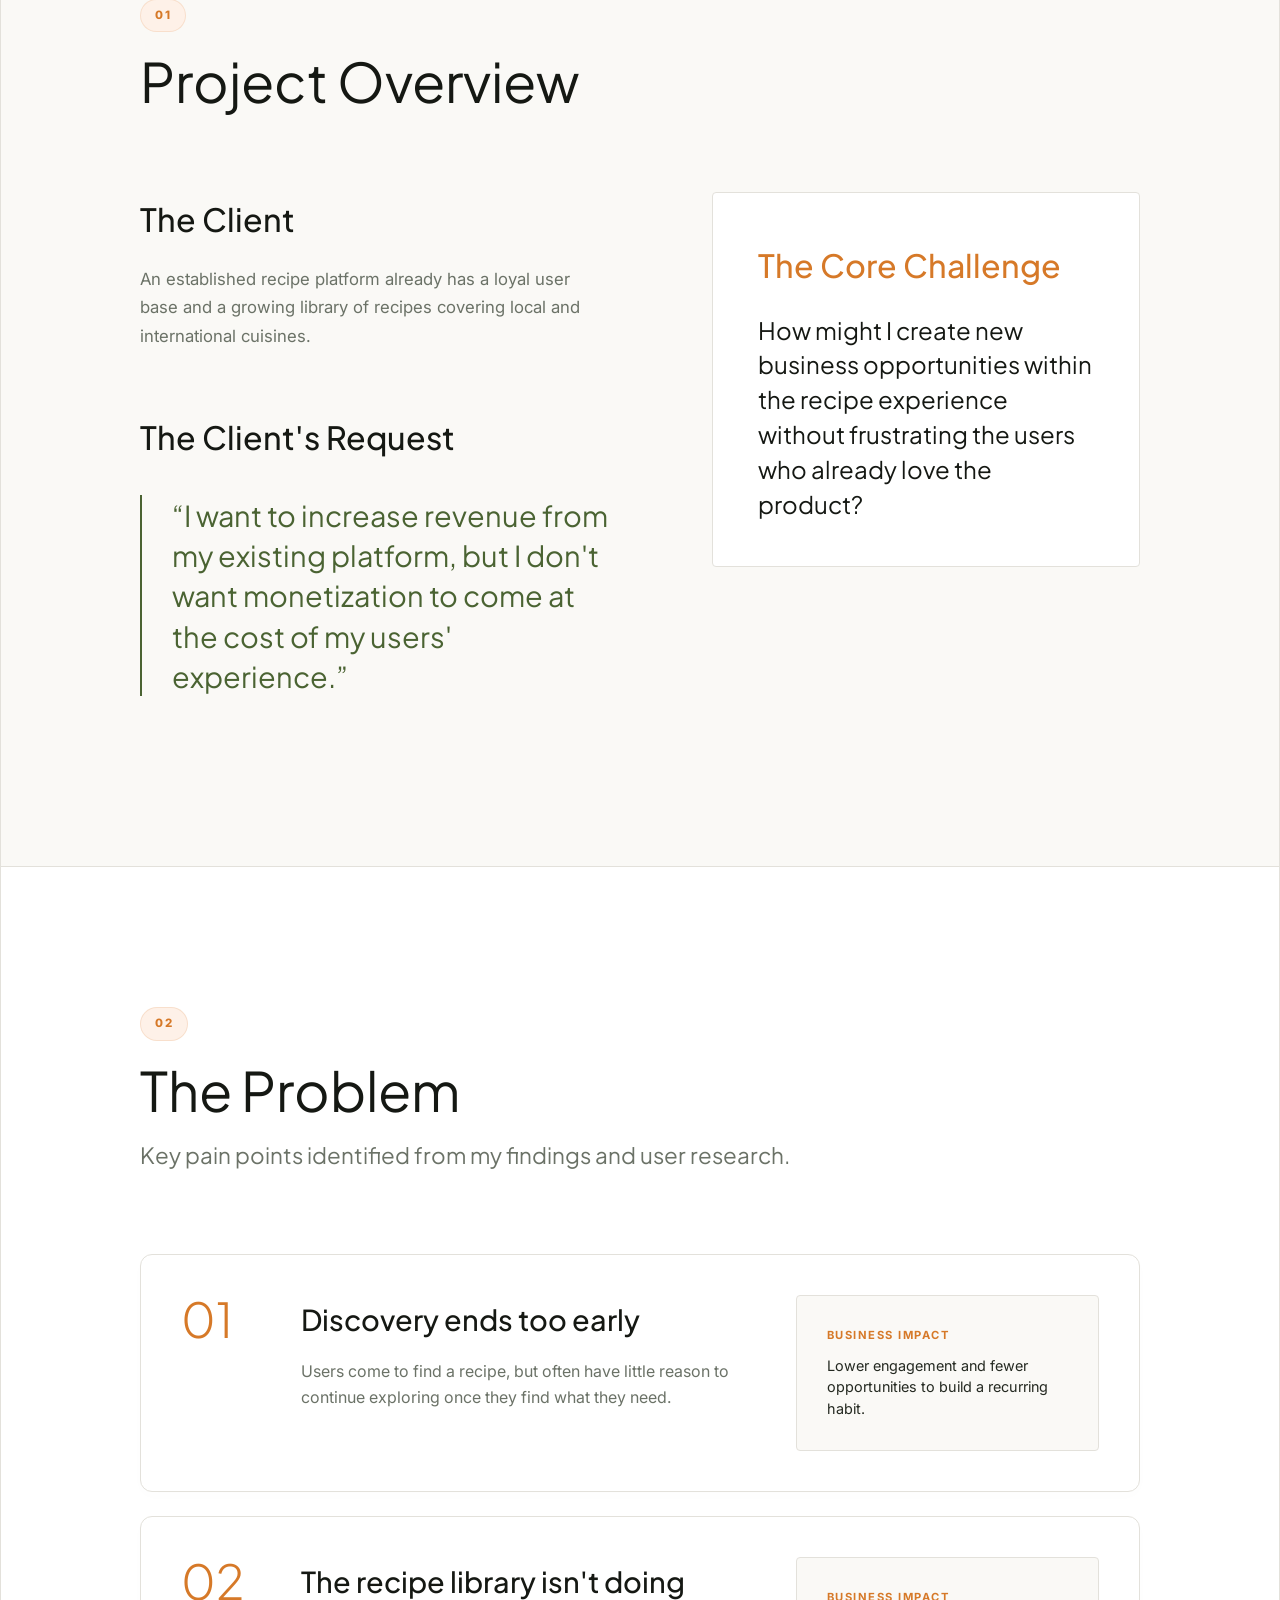
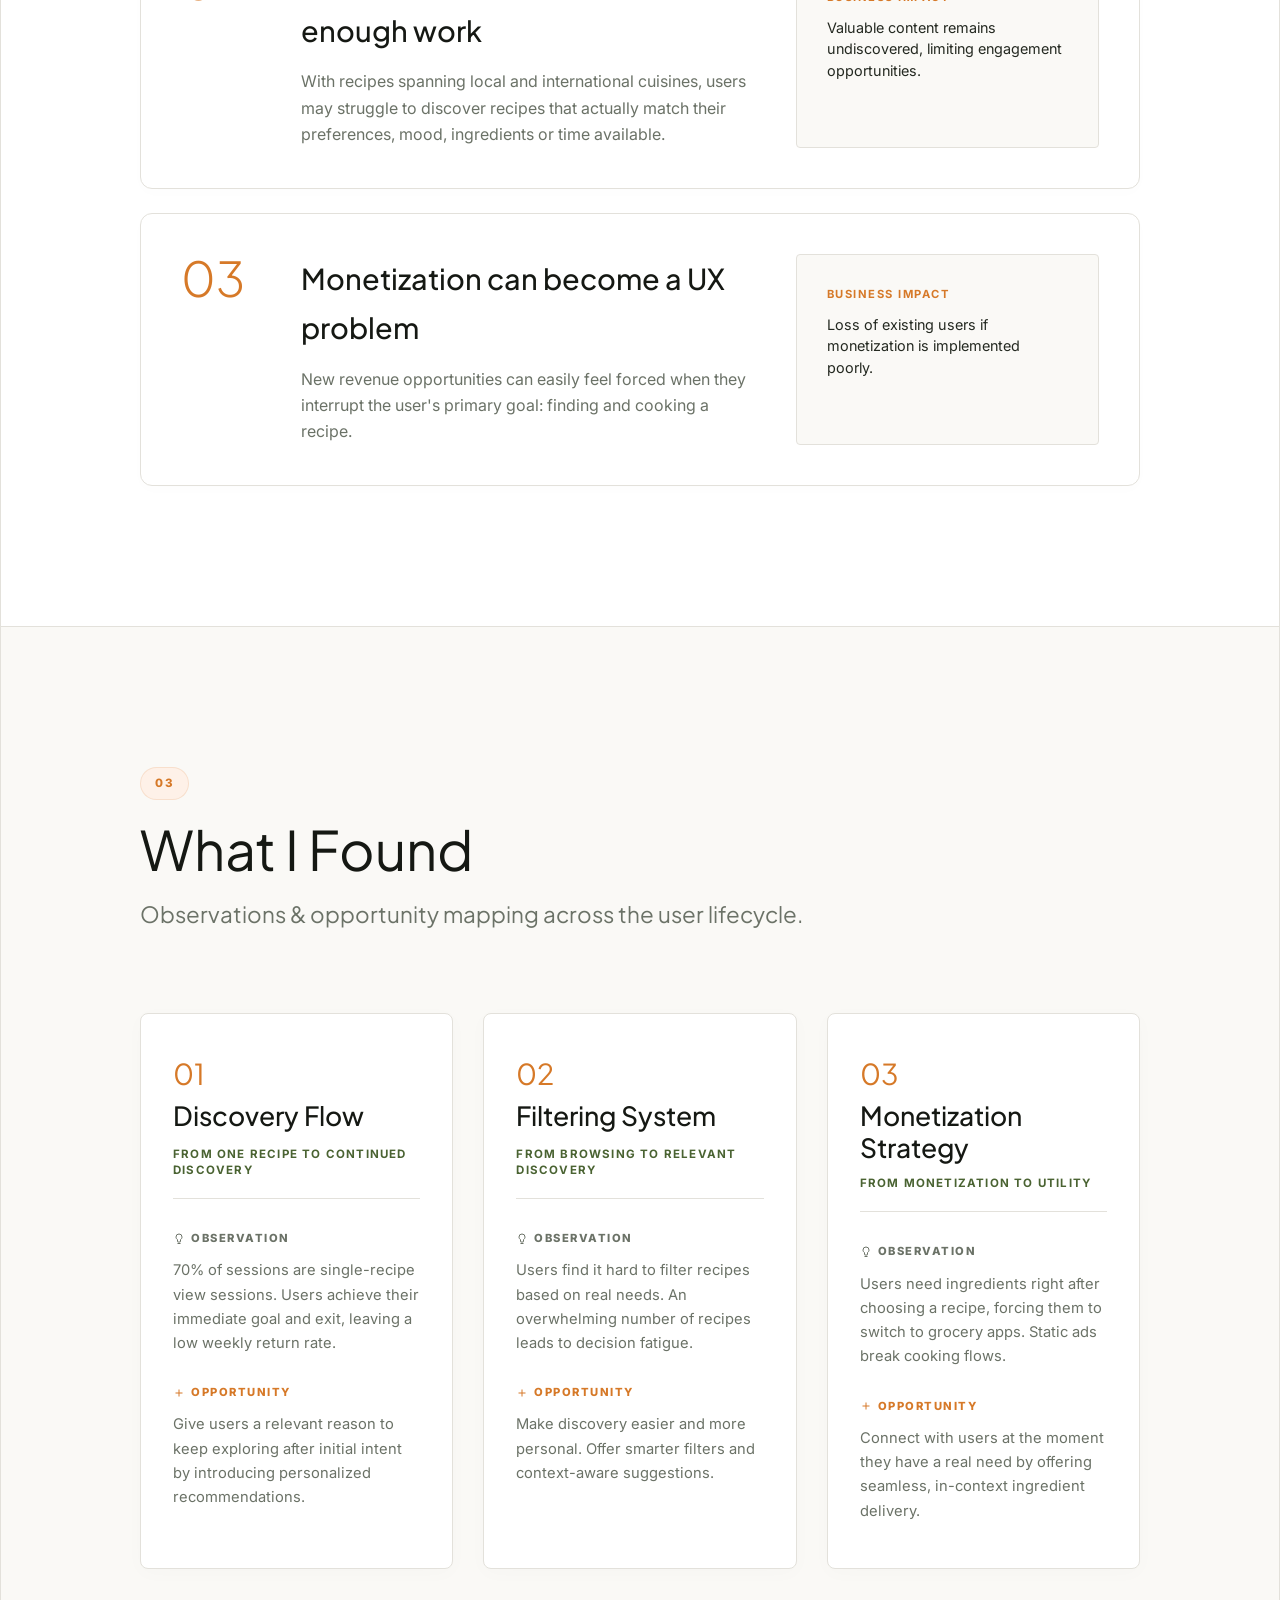
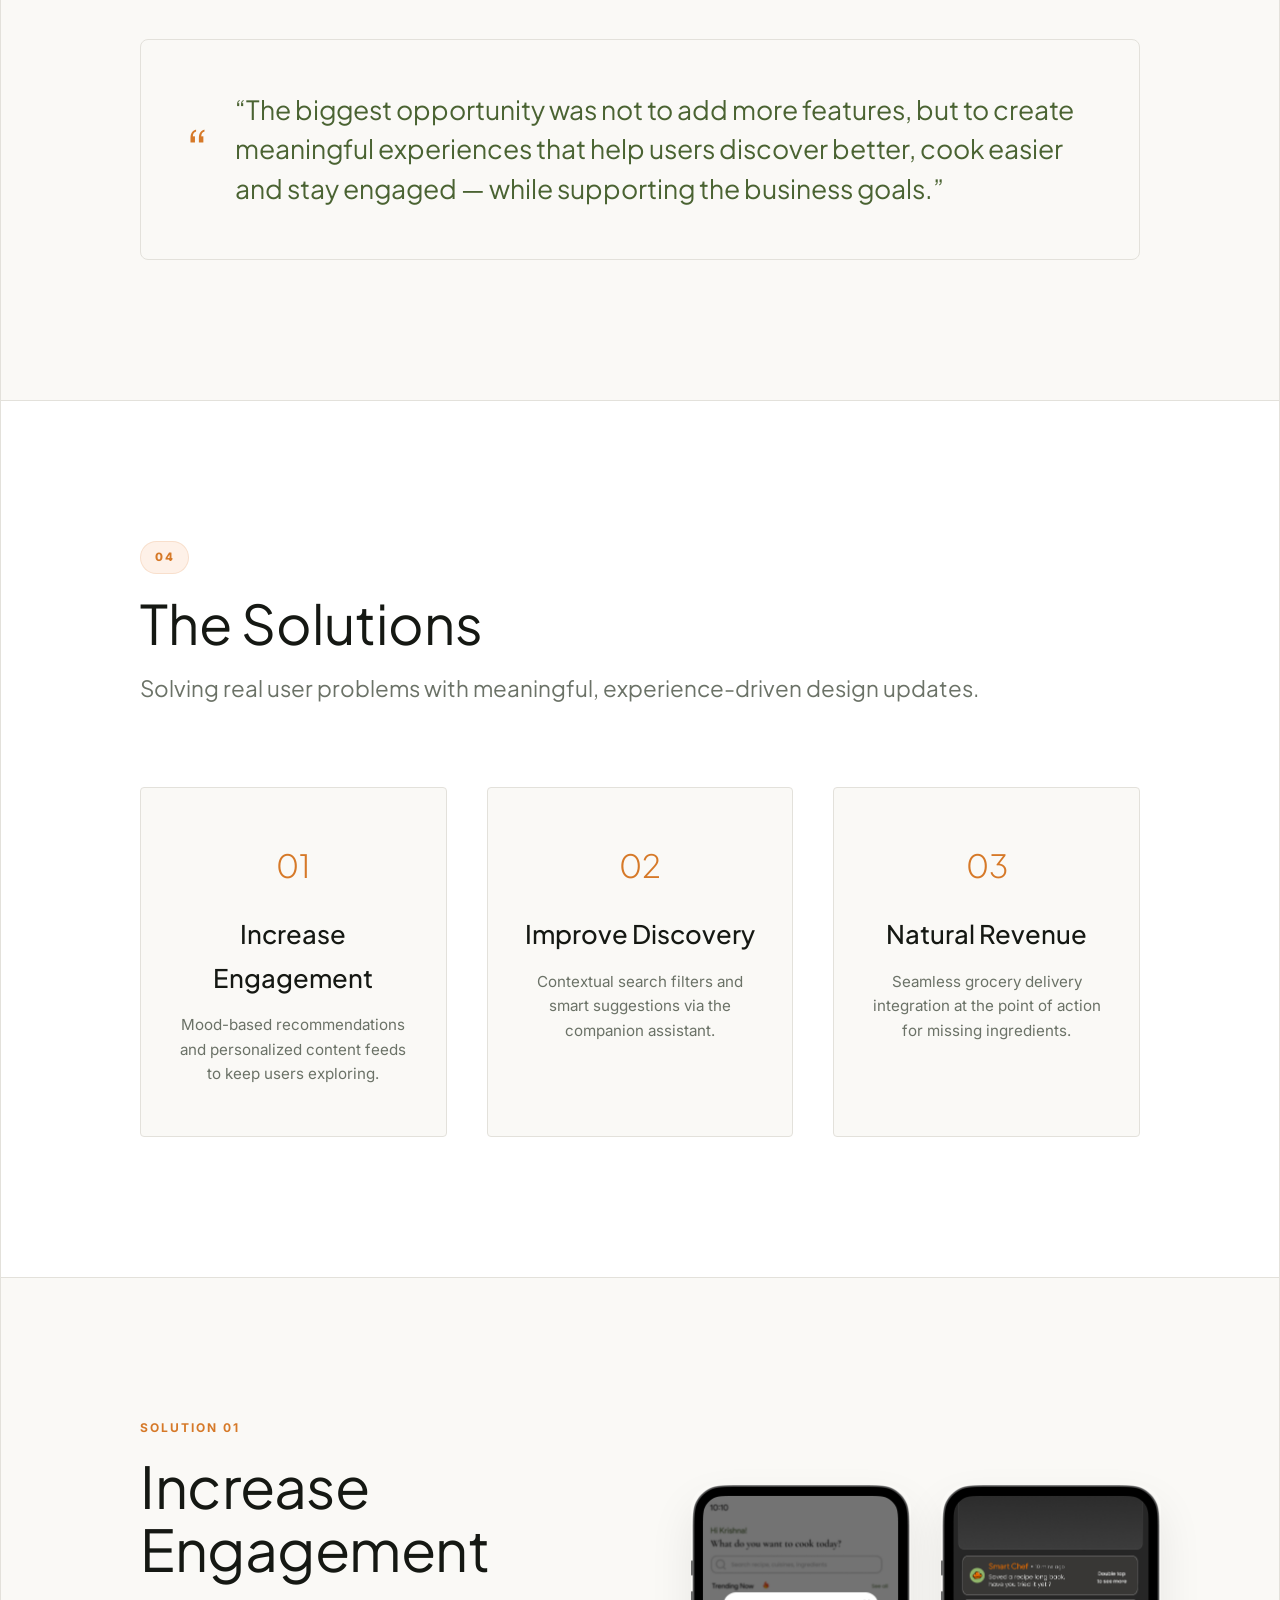
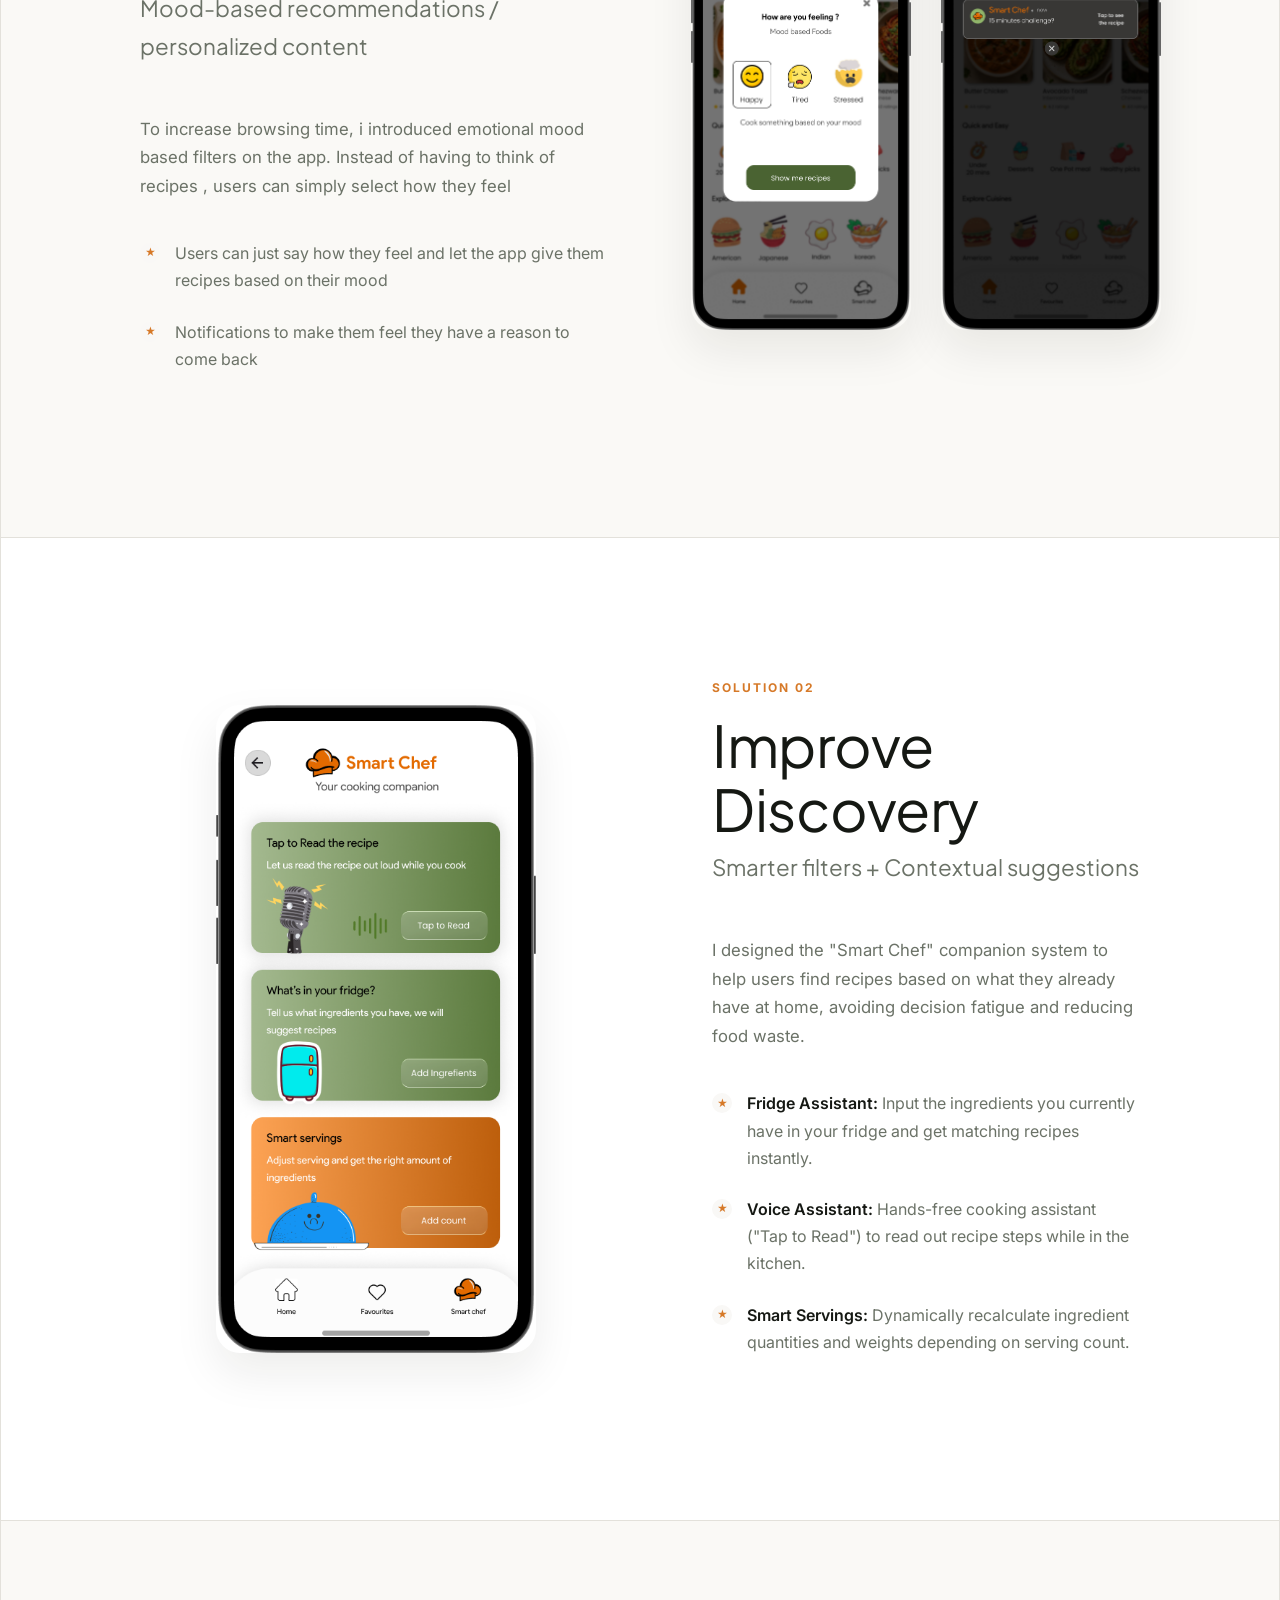
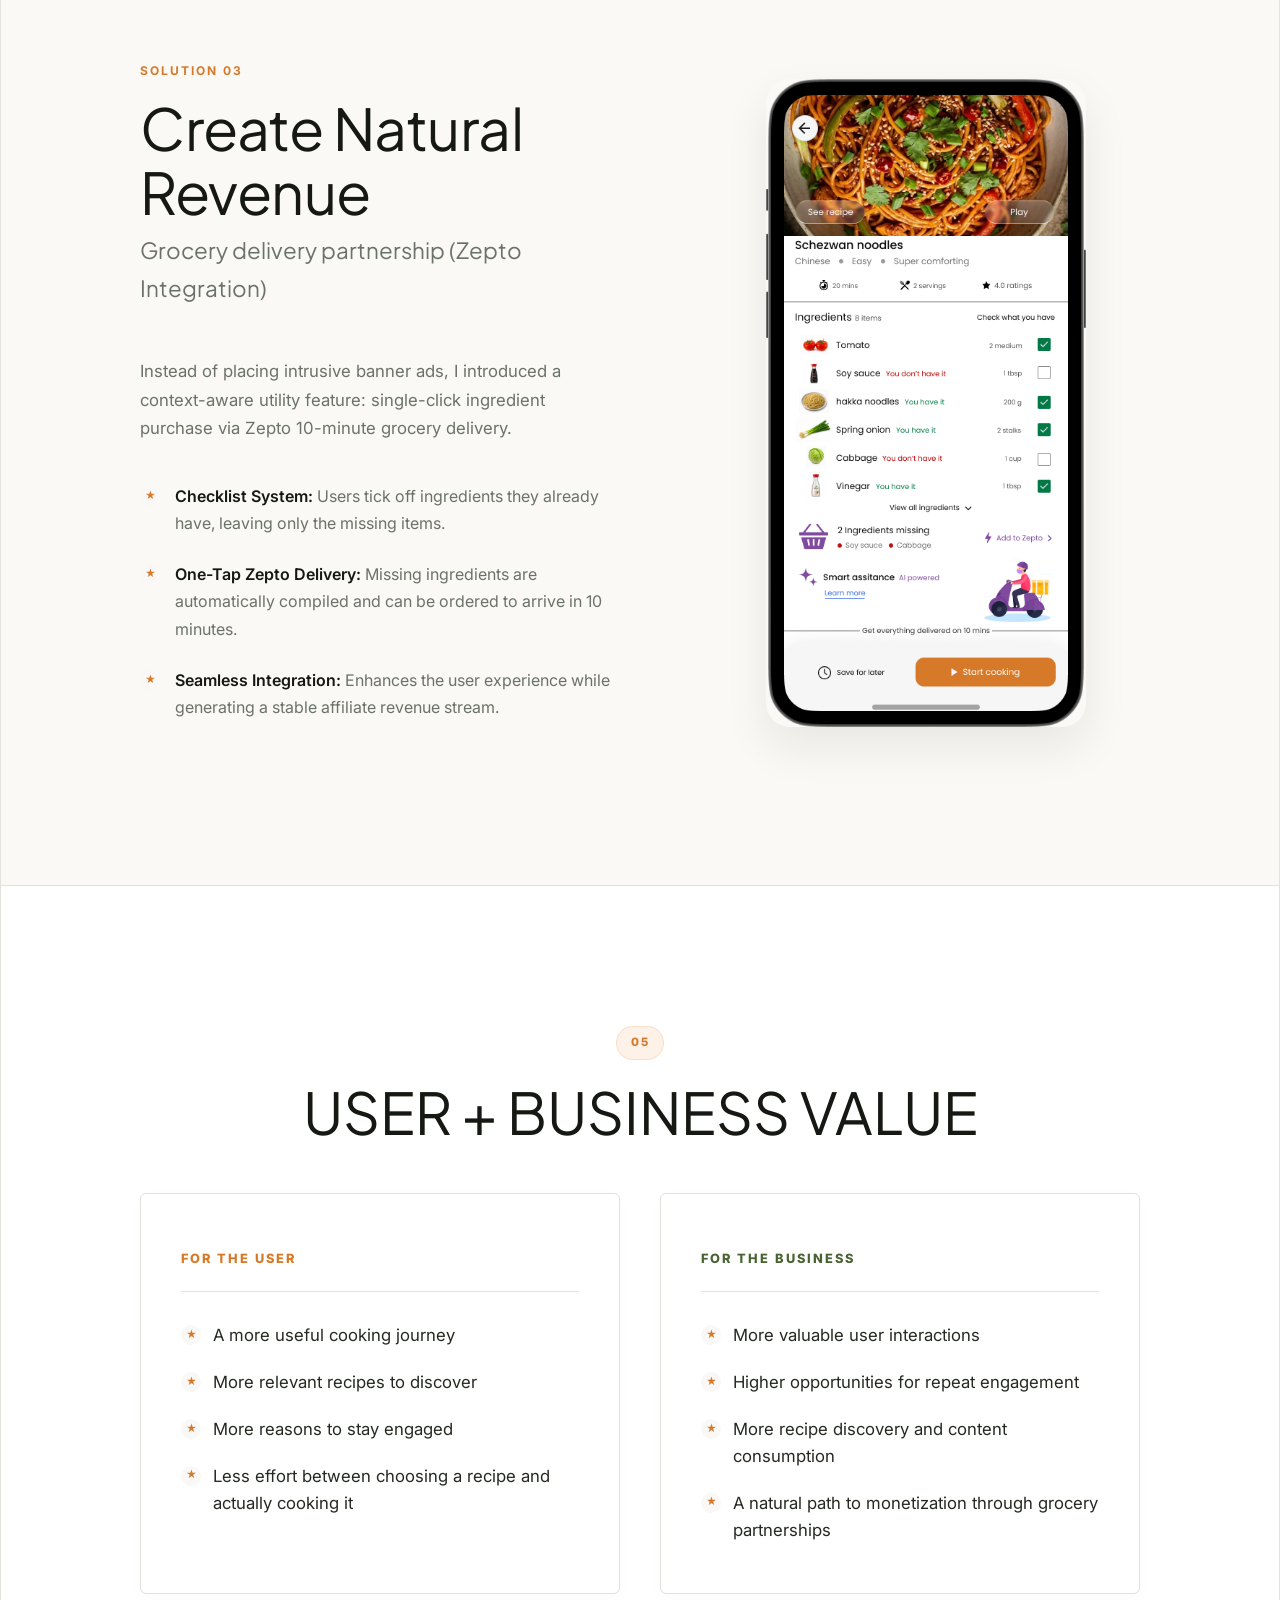
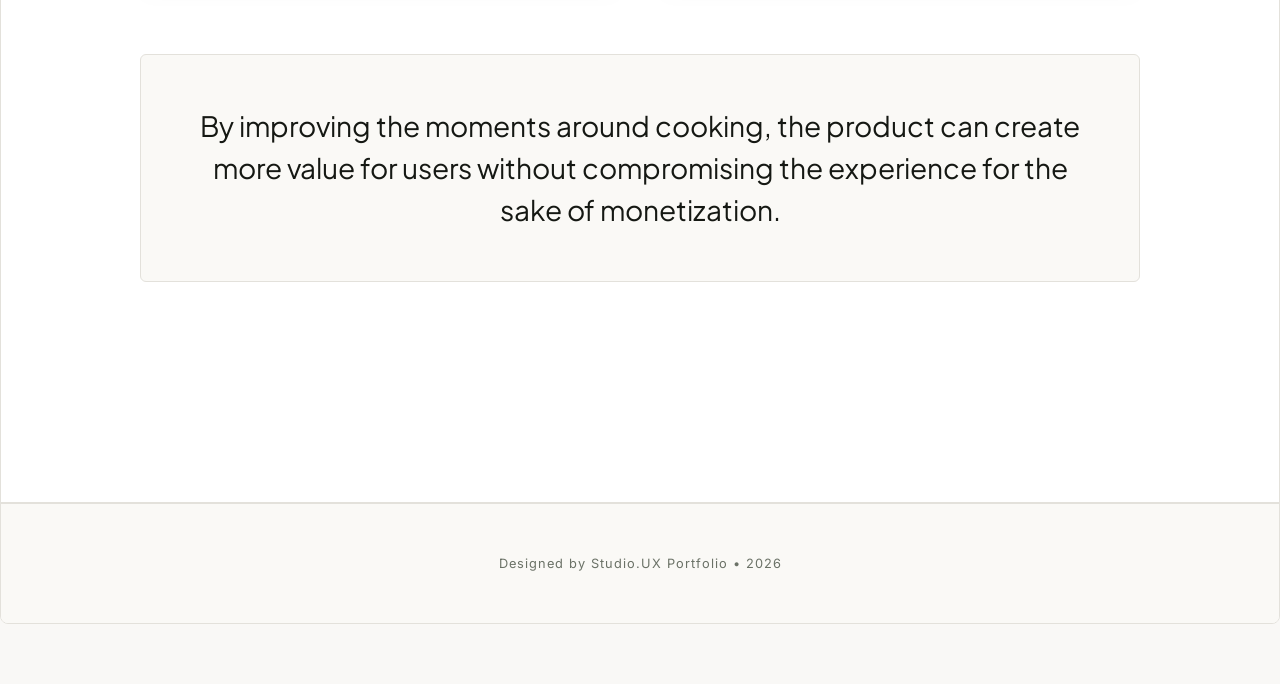
==== commit 9e319e10: "Restore premium CSS iPhone frame bezel and dynamic island around the hero splash screen mockup" ====
--- a/index.html
+++ b/index.html
@@ -66,8 +66,11 @@
                         <!-- Background Glow -->
                         <div class="hero-mockup-glow"></div>
                         
-                        <!-- Mockup Image (uses built-in premium device border) -->
-                        <img src="assets/mockups/hero_clean_mockup.png" alt="Recipe App Homescreen Design Mockup" class="hero-mockup">
+                        <!-- iPhone Device Frame Wrapper -->
+                        <div class="phone-device-frame">
+                            <div class="phone-speaker-notch"></div>
+                            <img src="assets/mockups/hero_clean_mockup.png" alt="Recipe App Homescreen Design Mockup" class="hero-mockup">
+                        </div>
                         
                         <!-- Floating card assistant -->
                         <div class="floating-assistant-card">
--- a/styles.css
+++ b/styles.css
@@ -477,14 +477,57 @@
     pointer-events: none;
 }
 
+/* Premium iPhone Device Mockup Frame */
+.phone-device-frame {
+    position: relative;
+    width: 100%;
+    max-width: 260px; /* fits perfectly inside the presentation card */
+    background-color: #0f0f10;
+    border: 9px solid #1c1c1e; /* sleek, thin bezel */
+    border-radius: 38px;
+    box-shadow: 
+        0 20px 40px -10px rgba(0, 0, 0, 0.22), 
+        0 0 0 1px rgba(0,0,0,0.1), 
+        inset 0 0 2px 2px rgba(255,255,255,0.1);
+    z-index: 5;
+    overflow: hidden;
+    display: flex;
+    flex-direction: column;
+}
+
+/* Premium Diagonal Screen Glare Highlight */
+.phone-device-frame::after {
+    content: '';
+    position: absolute;
+    top: 0;
+    left: 0;
+    right: 0;
+    bottom: 0;
+    background: linear-gradient(135deg, rgba(255,255,255,0.08) 0%, rgba(255,255,255,0.02) 40%, rgba(0,0,0,0) 40.1%, rgba(0,0,0,0) 100%);
+    pointer-events: none;
+    z-index: 8;
+}
+
+/* Dynamic Island / Speaker notch */
+.phone-speaker-notch {
+    position: absolute;
+    top: 7px;
+    left: 50%;
+    transform: translateX(-50%);
+    width: 70px;
+    height: 15px;
+    background-color: #1c1c1e;
+    border-radius: 8px;
+    z-index: 10;
+}
+
 .hero-mockup {
-    position: relative;
-    width: 100%;
-    max-width: 290px;
+    width: 100%;
     height: auto;
-    object-fit: contain;
+    object-fit: cover;
+    border: none;
+    border-radius: 28px; /* curved to fit inside the frame */
     display: block;
-    z-index: 5;
     image-rendering: -webkit-optimize-contrast;
     image-rendering: crisp-edges;
 }
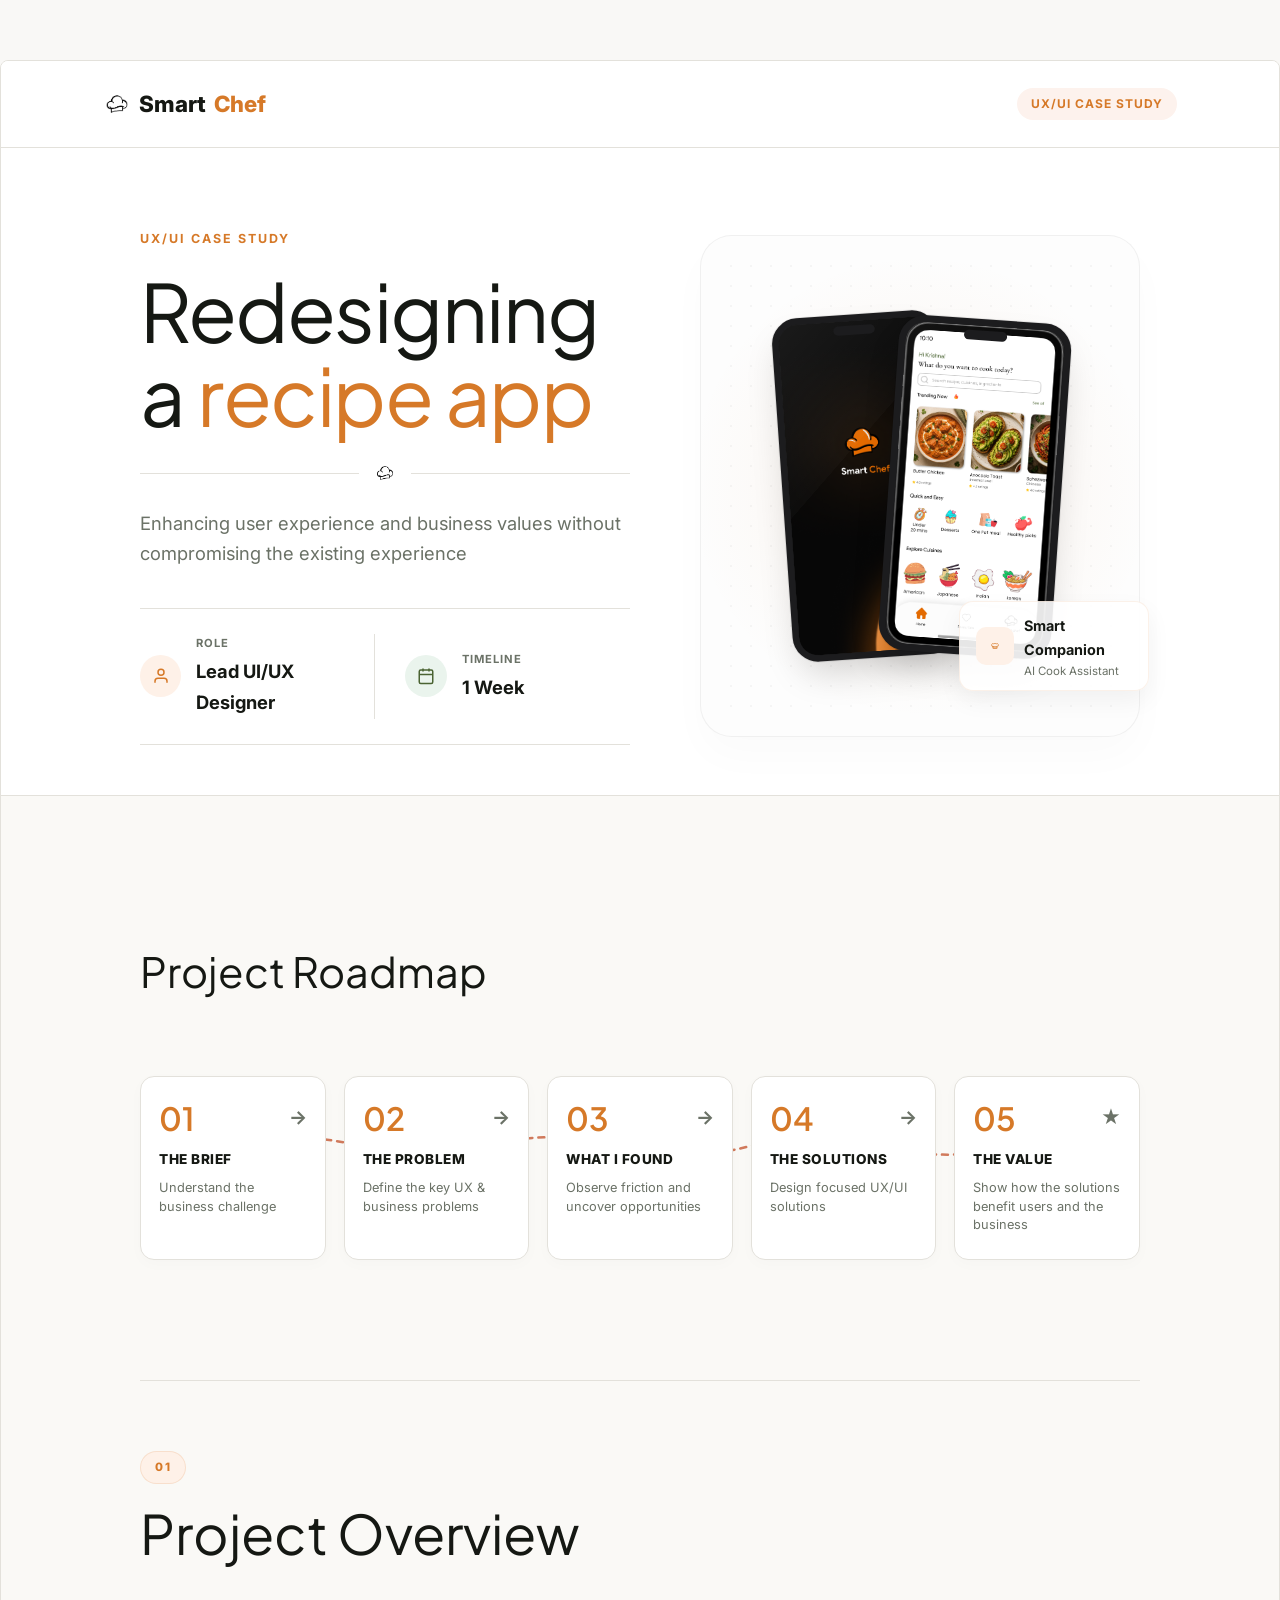
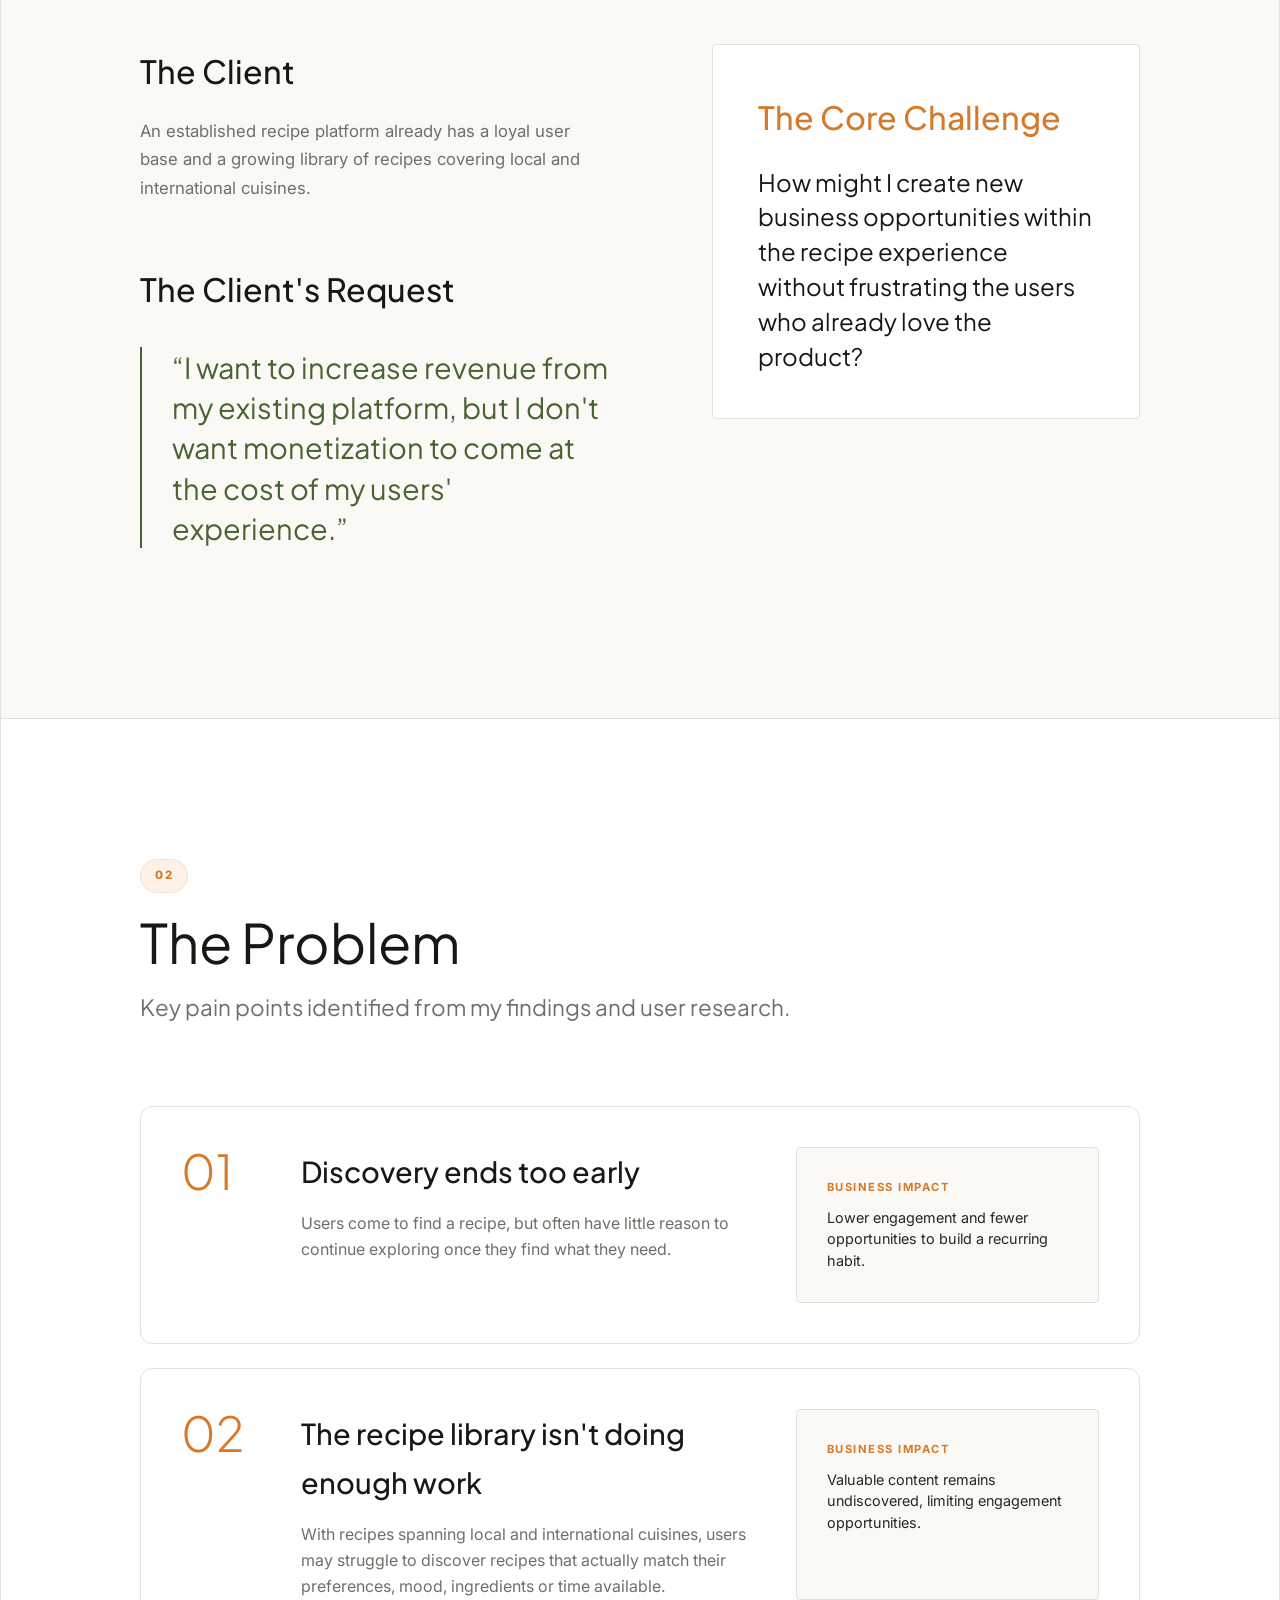
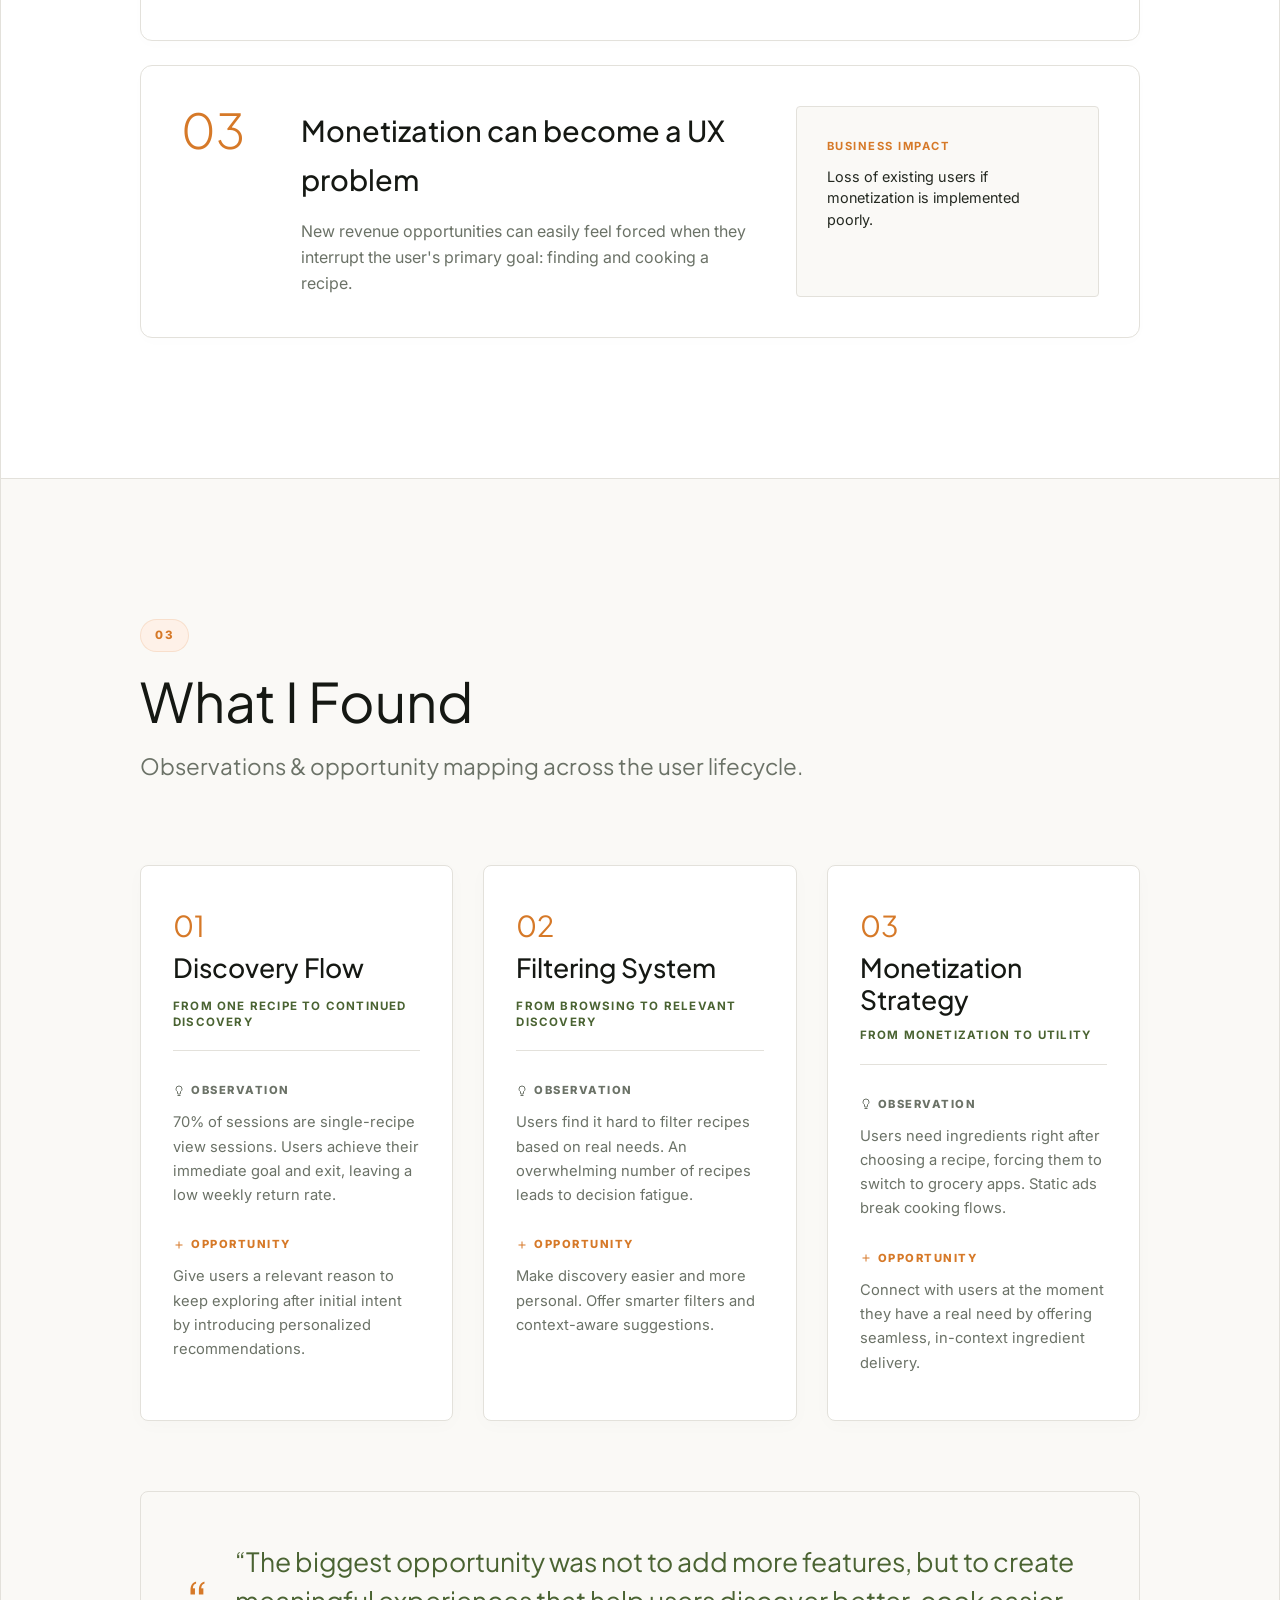
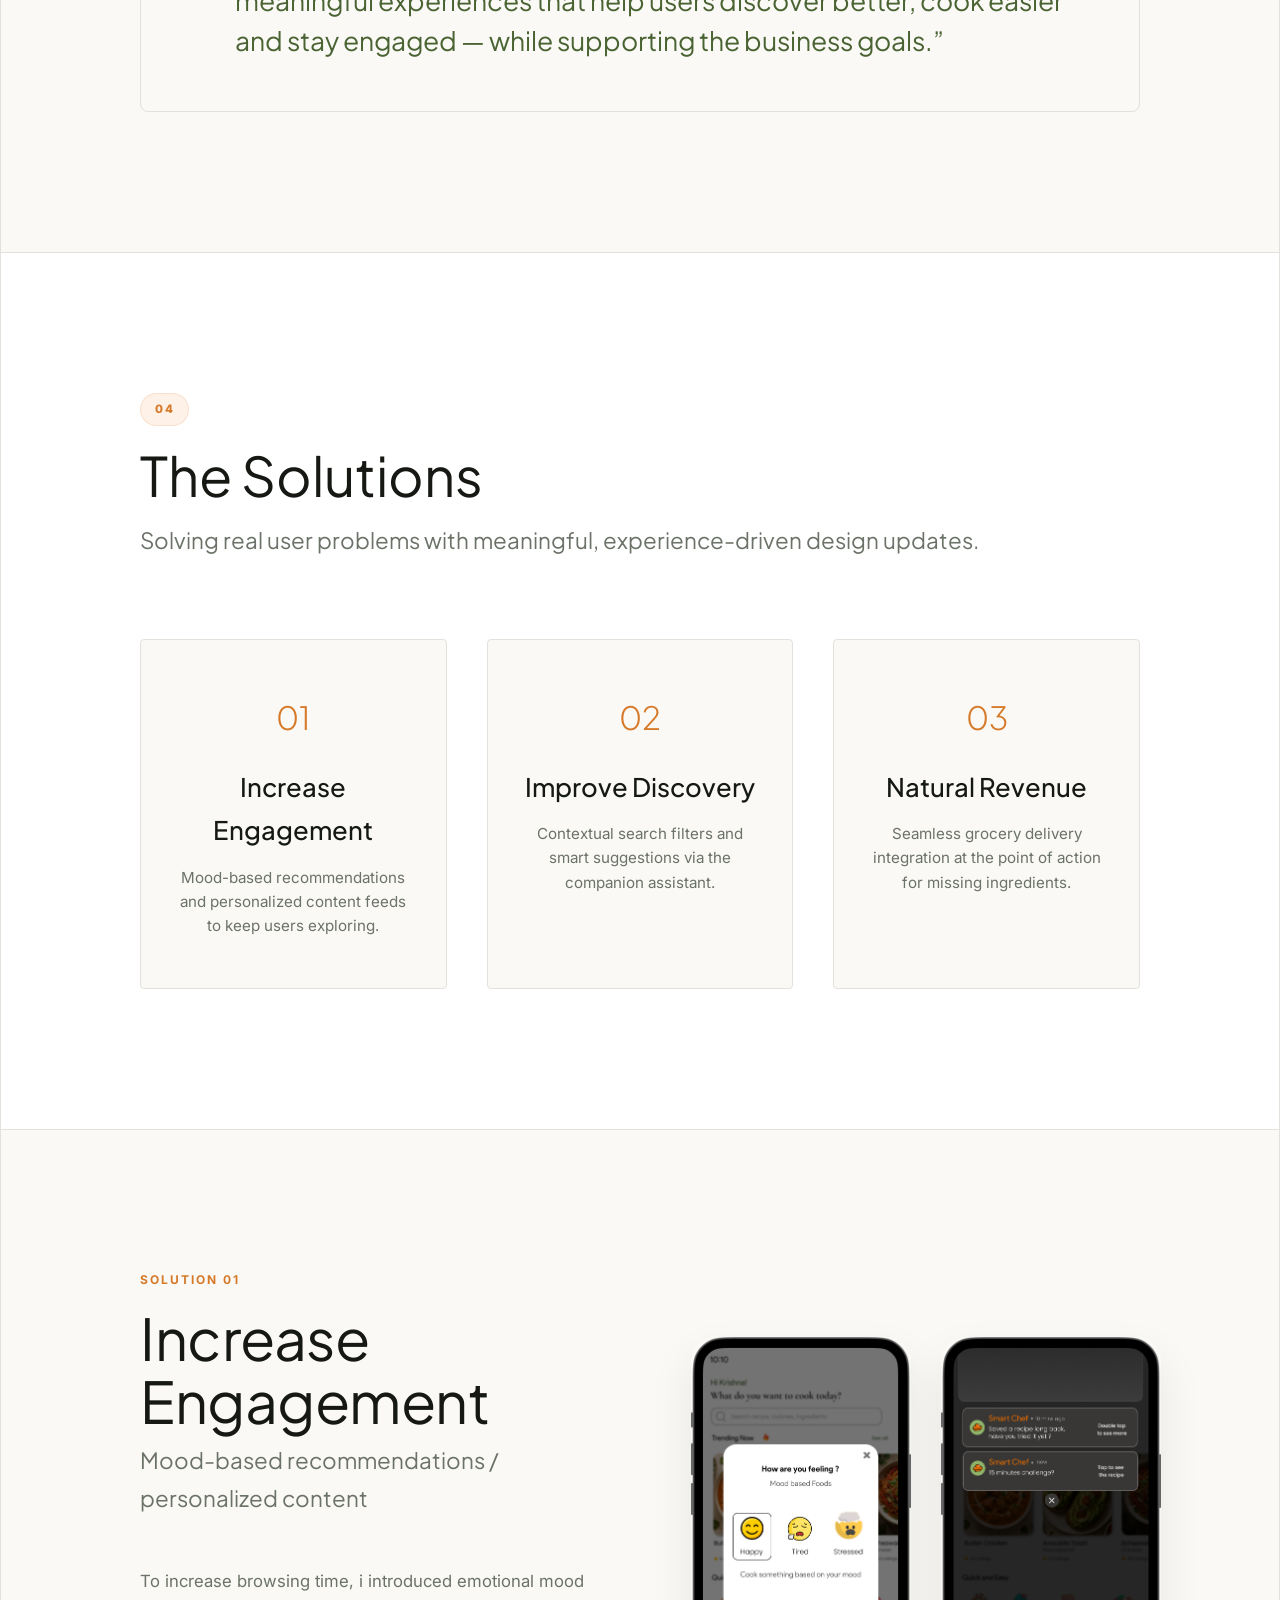
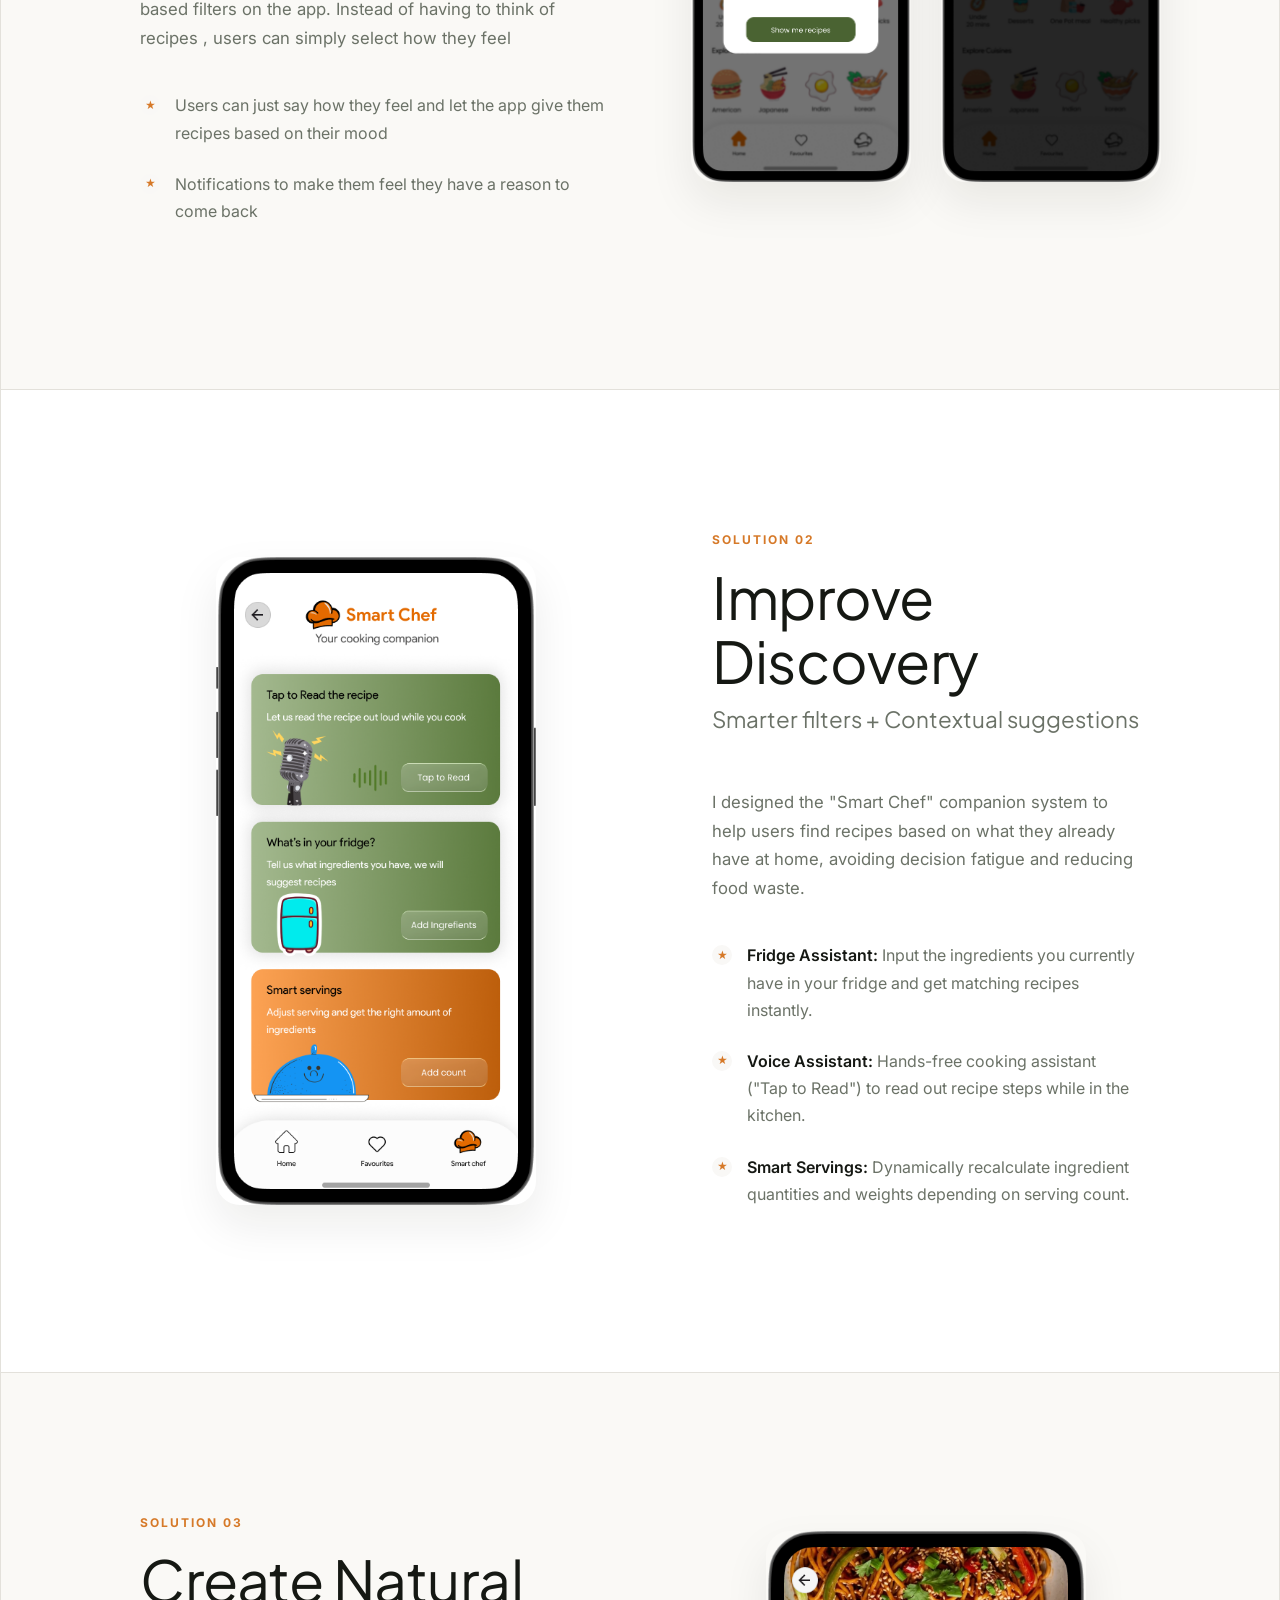
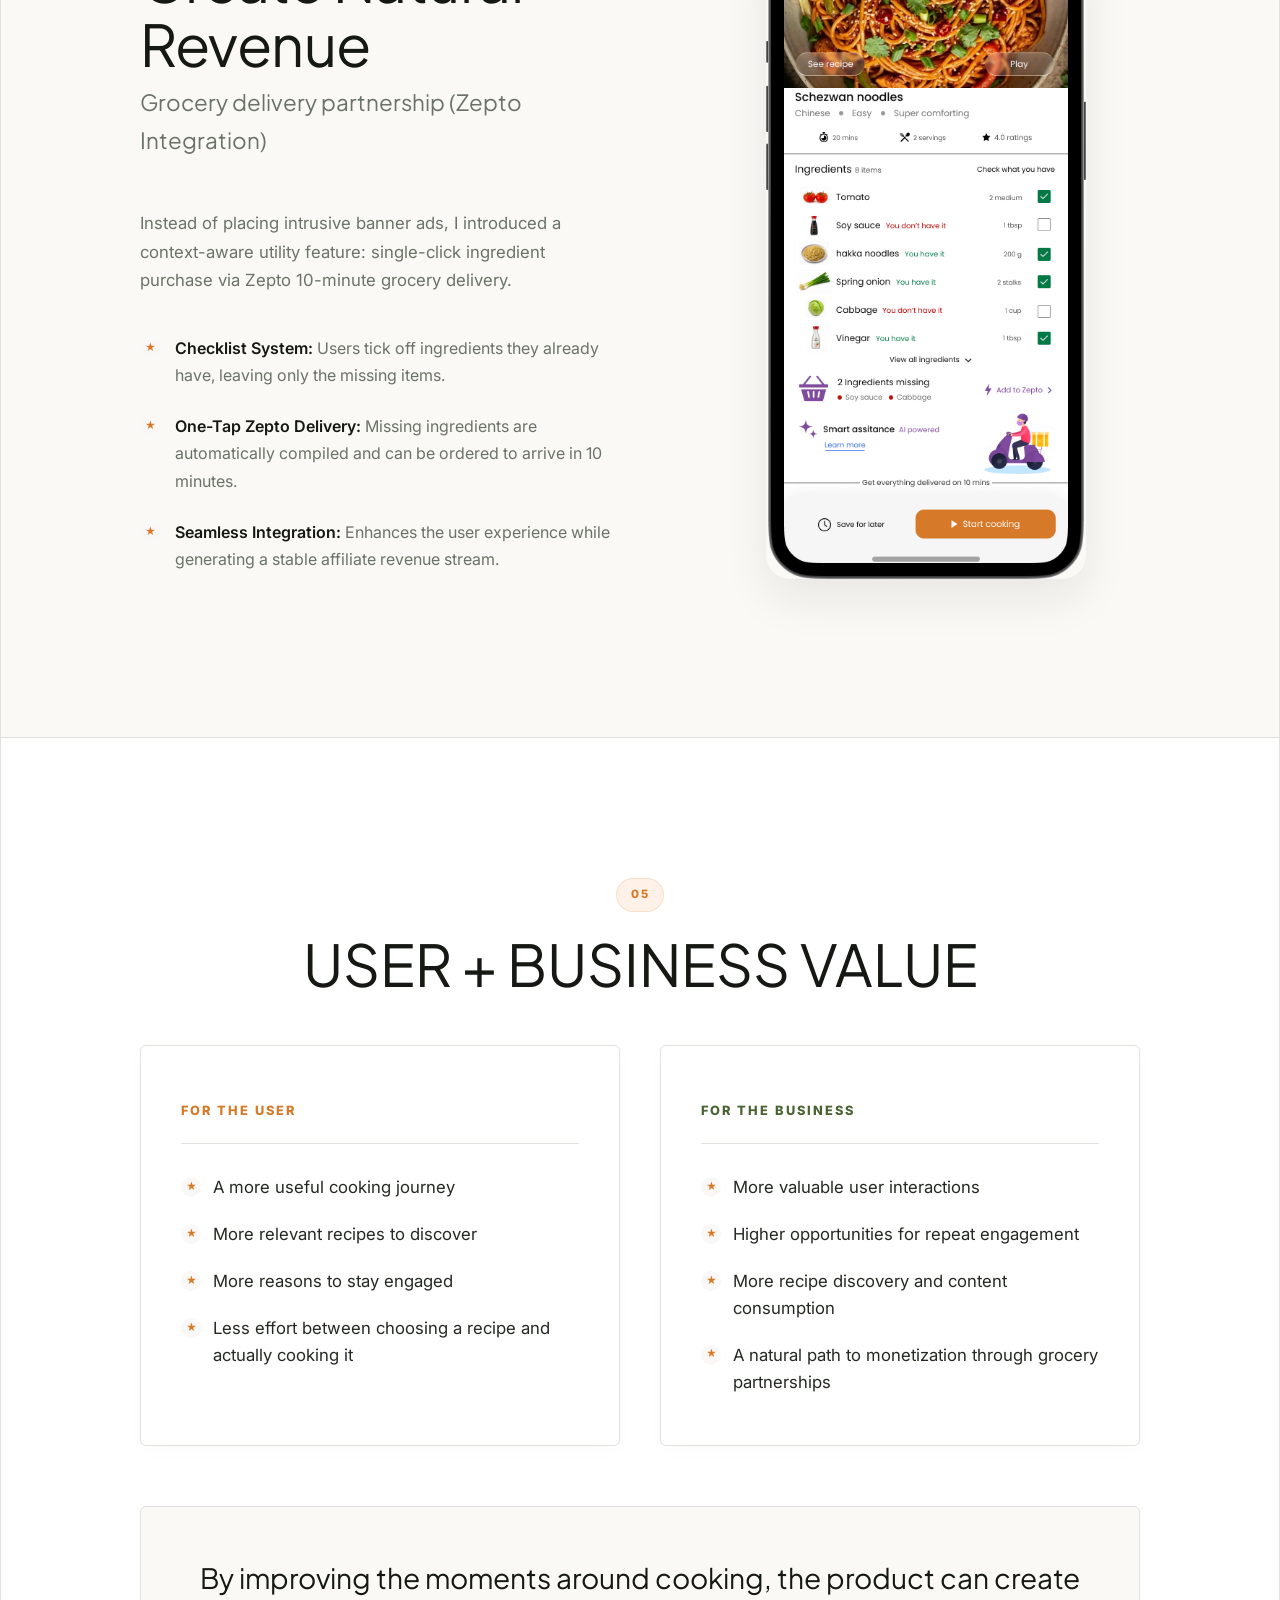
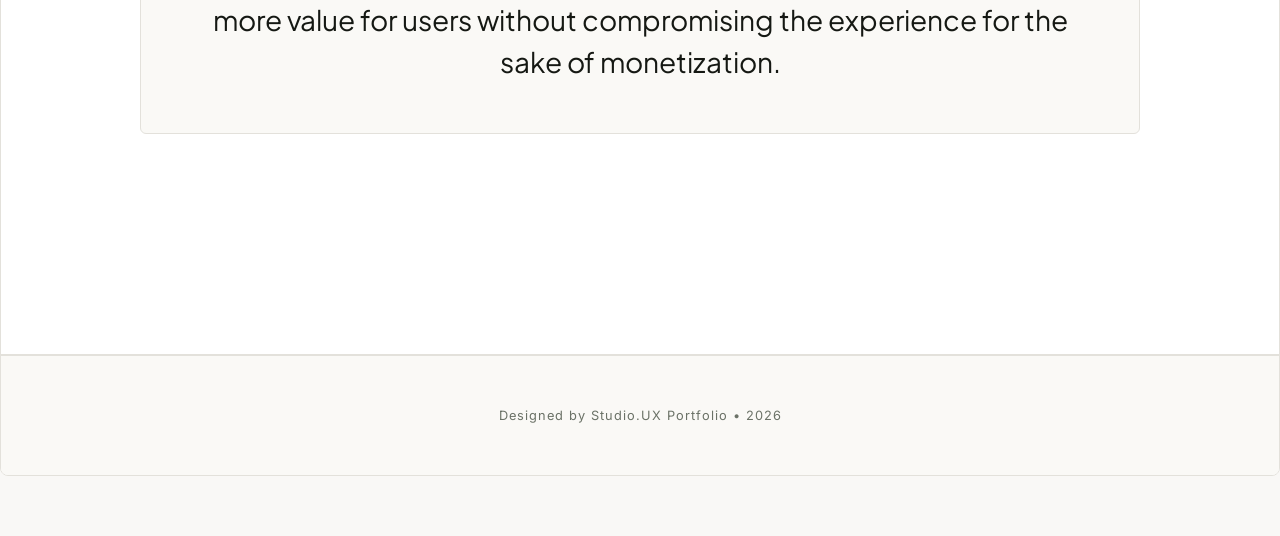
==== commit 9e615344: "Implement dual phone mockup stacked layout on hero section, showing both splash screen and home scre" ====
--- a/index.html
+++ b/index.html
@@ -66,10 +66,19 @@
                         <!-- Background Glow -->
                         <div class="hero-mockup-glow"></div>
                         
-                        <!-- iPhone Device Frame Wrapper -->
-                        <div class="phone-device-frame">
-                            <div class="phone-speaker-notch"></div>
-                            <img src="assets/mockups/hero_clean_mockup.png" alt="Recipe App Homescreen Design Mockup" class="hero-mockup">
+                        <!-- Double Phone Mockup Container -->
+                        <div class="double-phone-container">
+                            <!-- Phone 1 (Splash Screen) -->
+                            <div class="phone-device-frame phone-1">
+                                <div class="phone-speaker-notch"></div>
+                                <img src="assets/mockups/hero_clean_mockup.png" alt="Recipe App Splash Mockup" class="hero-mockup">
+                            </div>
+                            
+                            <!-- Phone 2 (Home Screen UI) -->
+                            <div class="phone-device-frame phone-2">
+                                <div class="phone-speaker-notch"></div>
+                                <img src="assets/mockups/hero_home_mockup.png" alt="Recipe App Home Mockup" class="hero-mockup">
+                            </div>
                         </div>
                         
                         <!-- Floating card assistant -->
--- a/styles.css
+++ b/styles.css
@@ -477,22 +477,48 @@
     pointer-events: none;
 }
 
+/* Double phone container */
+.double-phone-container {
+    position: relative;
+    display: flex;
+    justify-content: center;
+    align-items: center;
+    width: 100%;
+    height: 380px;
+    z-index: 5;
+}
+
 /* Premium iPhone Device Mockup Frame */
 .phone-device-frame {
-    position: relative;
-    width: 100%;
-    max-width: 260px; /* fits perfectly inside the presentation card */
+    position: absolute;
+    width: 180px; /* smaller width for double phone stacked presentation */
     background-color: #0f0f10;
-    border: 9px solid #1c1c1e; /* sleek, thin bezel */
-    border-radius: 38px;
+    border: 7px solid #1c1c1e; /* sleek, thin bezel */
+    border-radius: 28px;
     box-shadow: 
-        0 20px 40px -10px rgba(0, 0, 0, 0.22), 
-        0 0 0 1px rgba(0,0,0,0.1), 
+        0 20px 40px -10px rgba(0, 0, 0, 0.18), 
+        0 0 0 1px rgba(0,0,0,0.08), 
         inset 0 0 2px 2px rgba(255,255,255,0.1);
-    z-index: 5;
     overflow: hidden;
     display: flex;
     flex-direction: column;
+    transition: all 0.4s cubic-bezier(0.16, 1, 0.3, 1);
+}
+
+.phone-device-frame.phone-1 {
+    transform: translateX(-55px) rotate(-4deg) scale(0.92);
+    z-index: 4;
+}
+
+.phone-device-frame.phone-2 {
+    transform: translateX(55px) rotate(4deg) scale(0.96);
+    z-index: 6;
+}
+
+.phone-device-frame:hover {
+    transform: translateY(-8px) scale(1) rotate(0deg);
+    z-index: 8;
+    box-shadow: 0 30px 60px -15px rgba(0, 0, 0, 0.25);
 }
 
 /* Premium Diagonal Screen Glare Highlight */
@@ -511,13 +537,13 @@
 /* Dynamic Island / Speaker notch */
 .phone-speaker-notch {
     position: absolute;
-    top: 7px;
+    top: 5px;
     left: 50%;
     transform: translateX(-50%);
-    width: 70px;
-    height: 15px;
+    width: 45px;
+    height: 10px;
     background-color: #1c1c1e;
-    border-radius: 8px;
+    border-radius: 5px;
     z-index: 10;
 }
 
@@ -526,7 +552,7 @@
     height: auto;
     object-fit: cover;
     border: none;
-    border-radius: 28px; /* curved to fit inside the frame */
+    border-radius: 20px; /* curved to fit inside the frame */
     display: block;
     image-rendering: -webkit-optimize-contrast;
     image-rendering: crisp-edges;
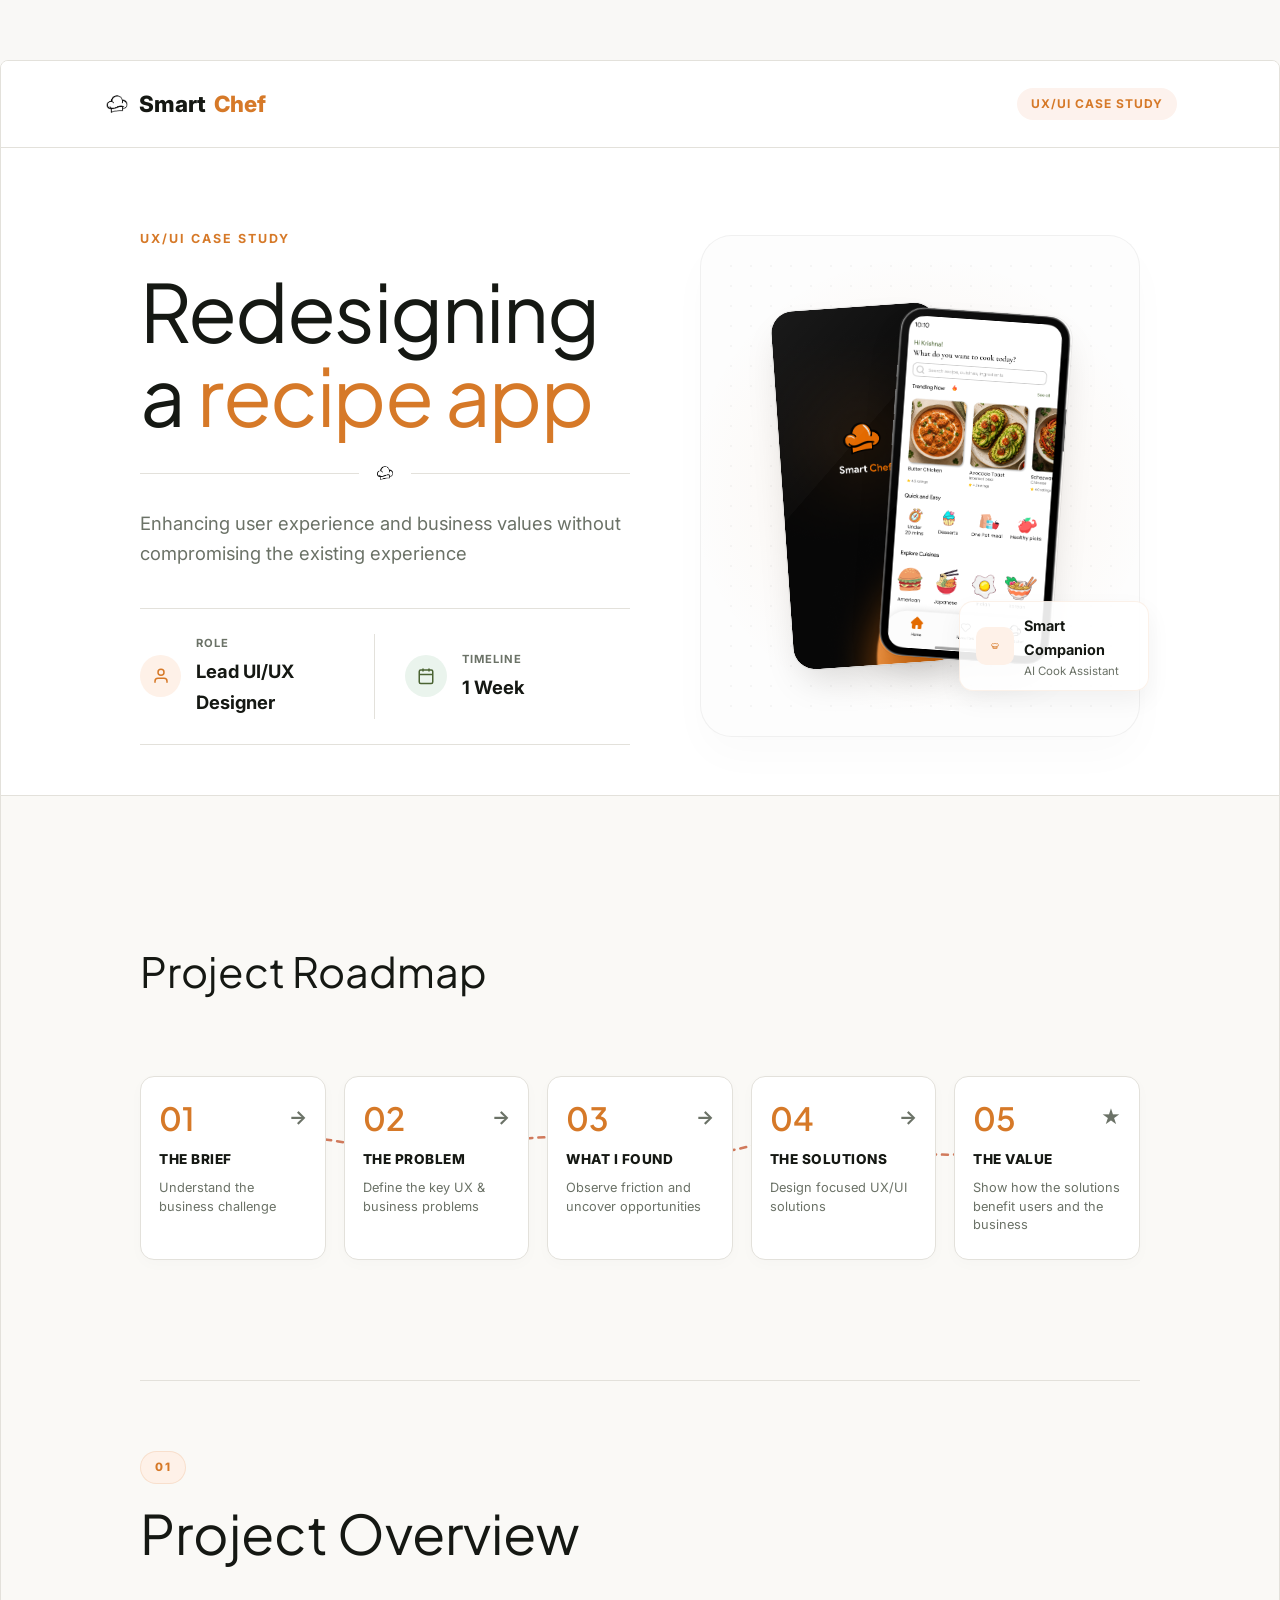
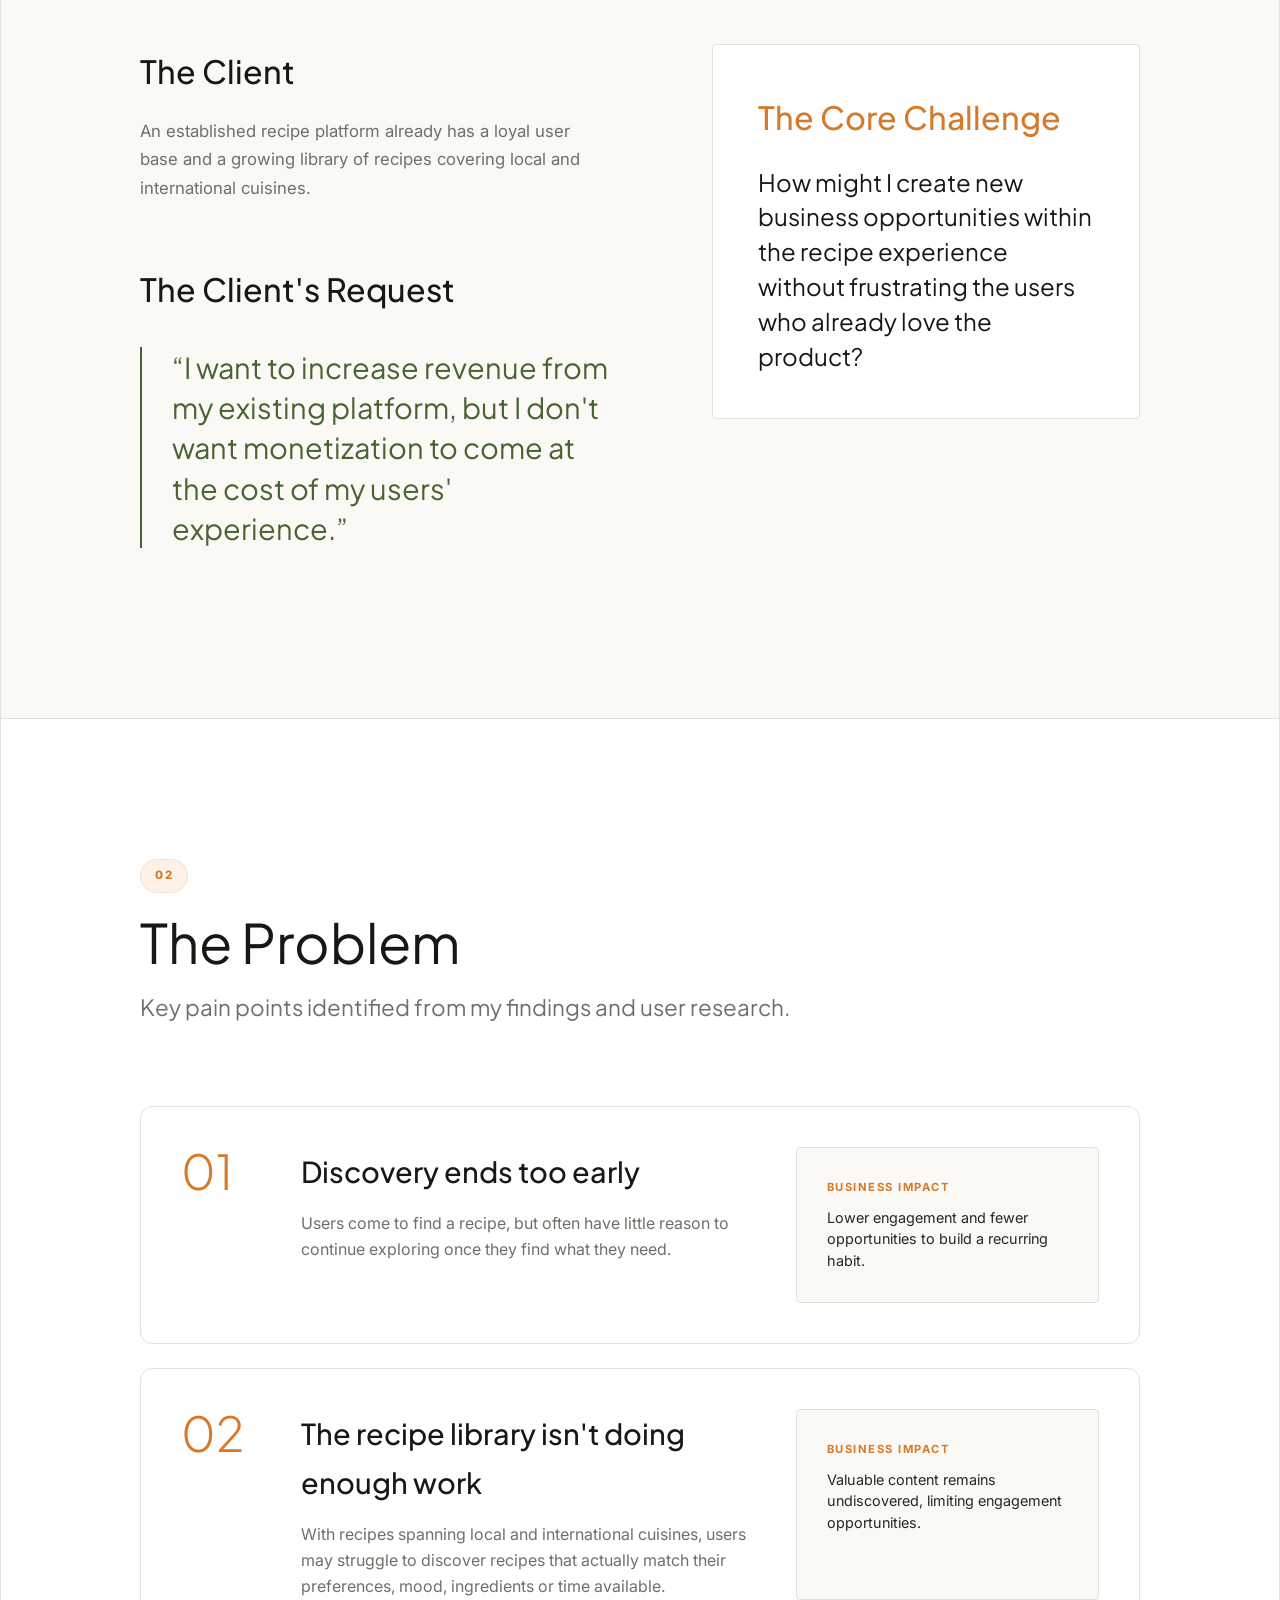
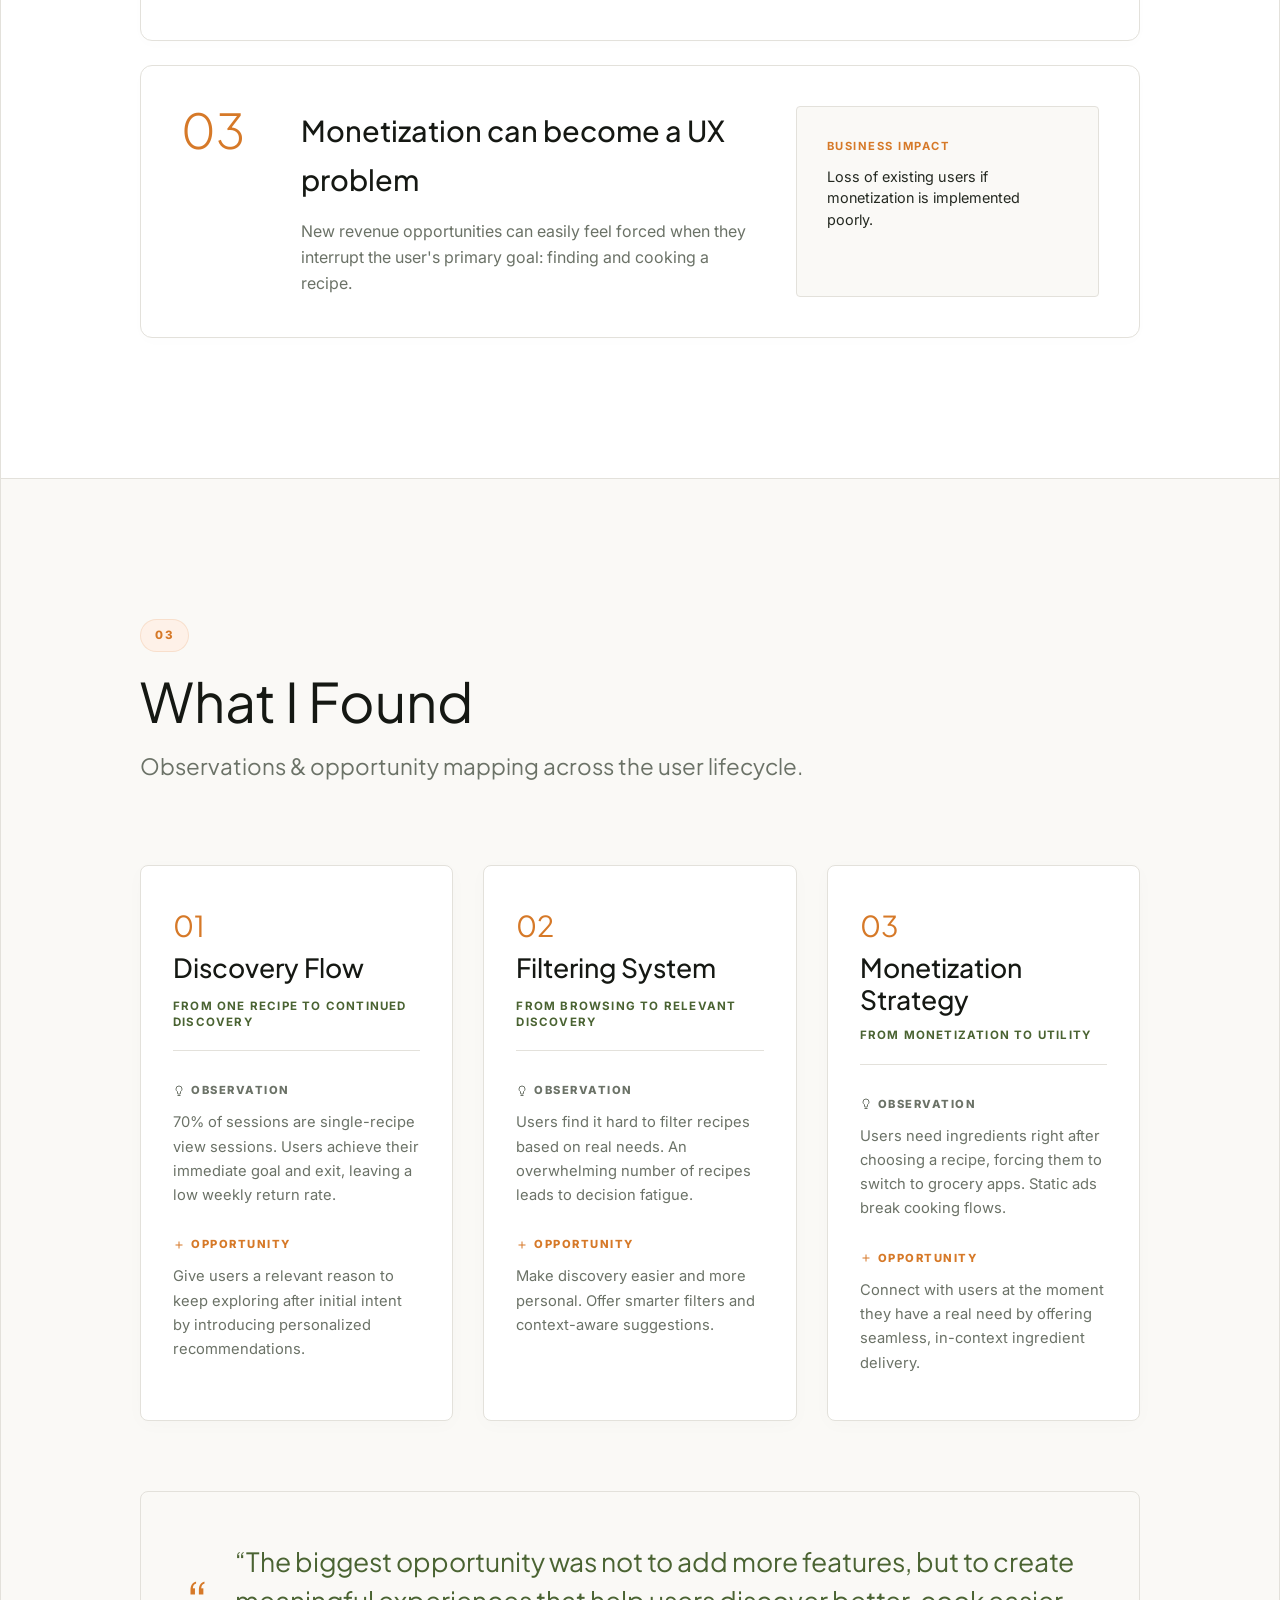
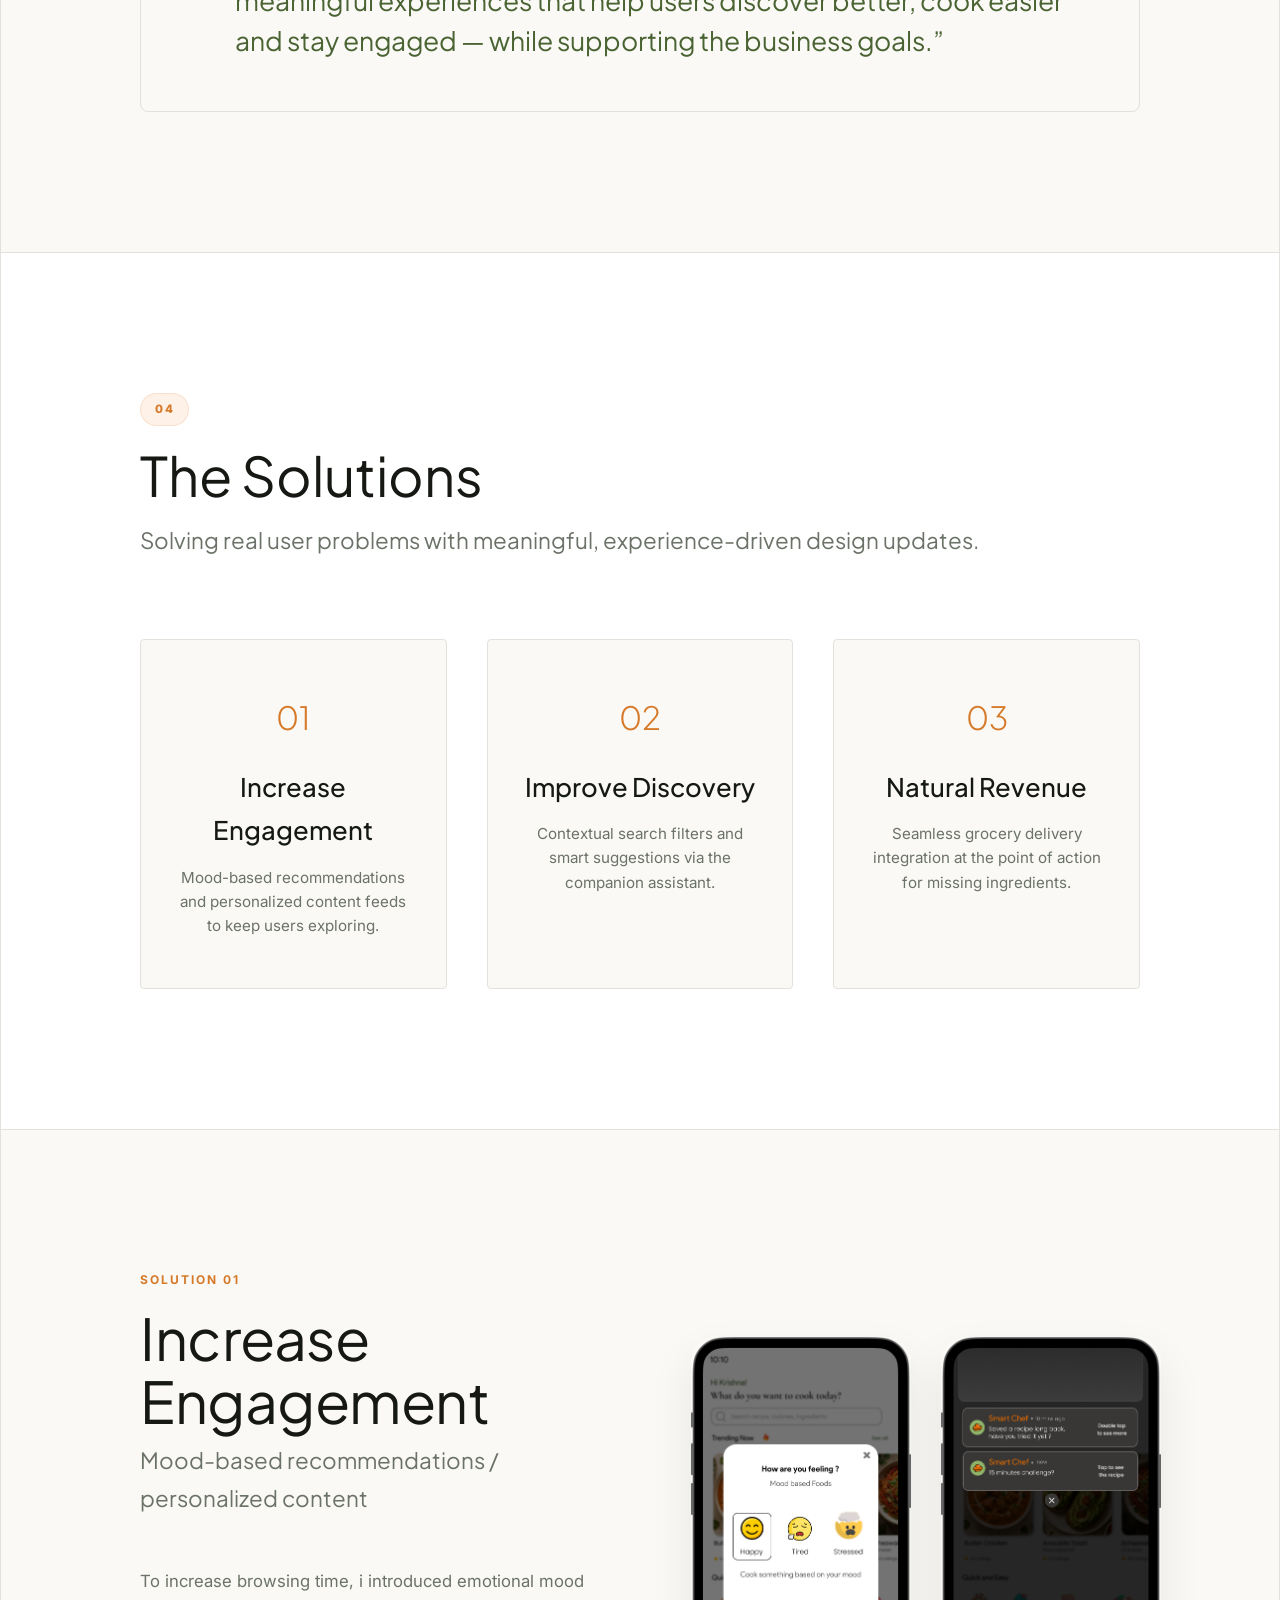
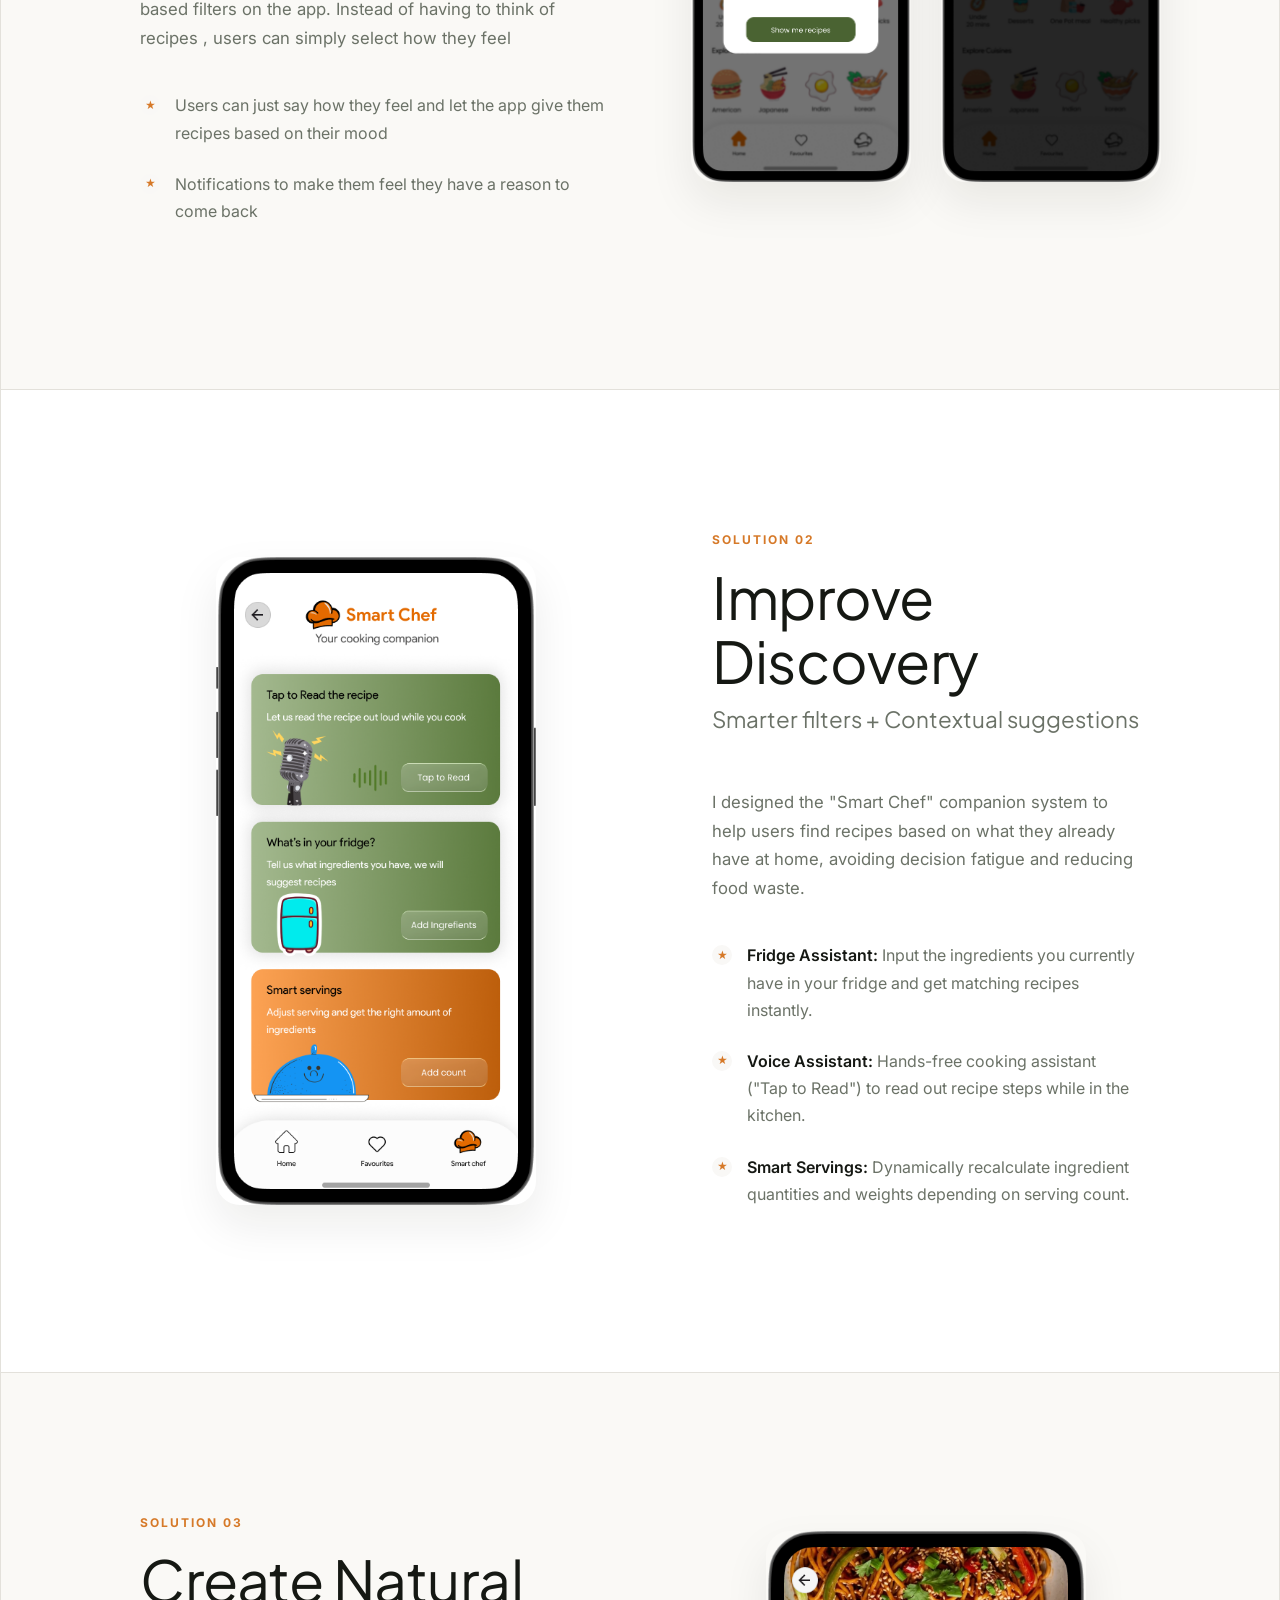
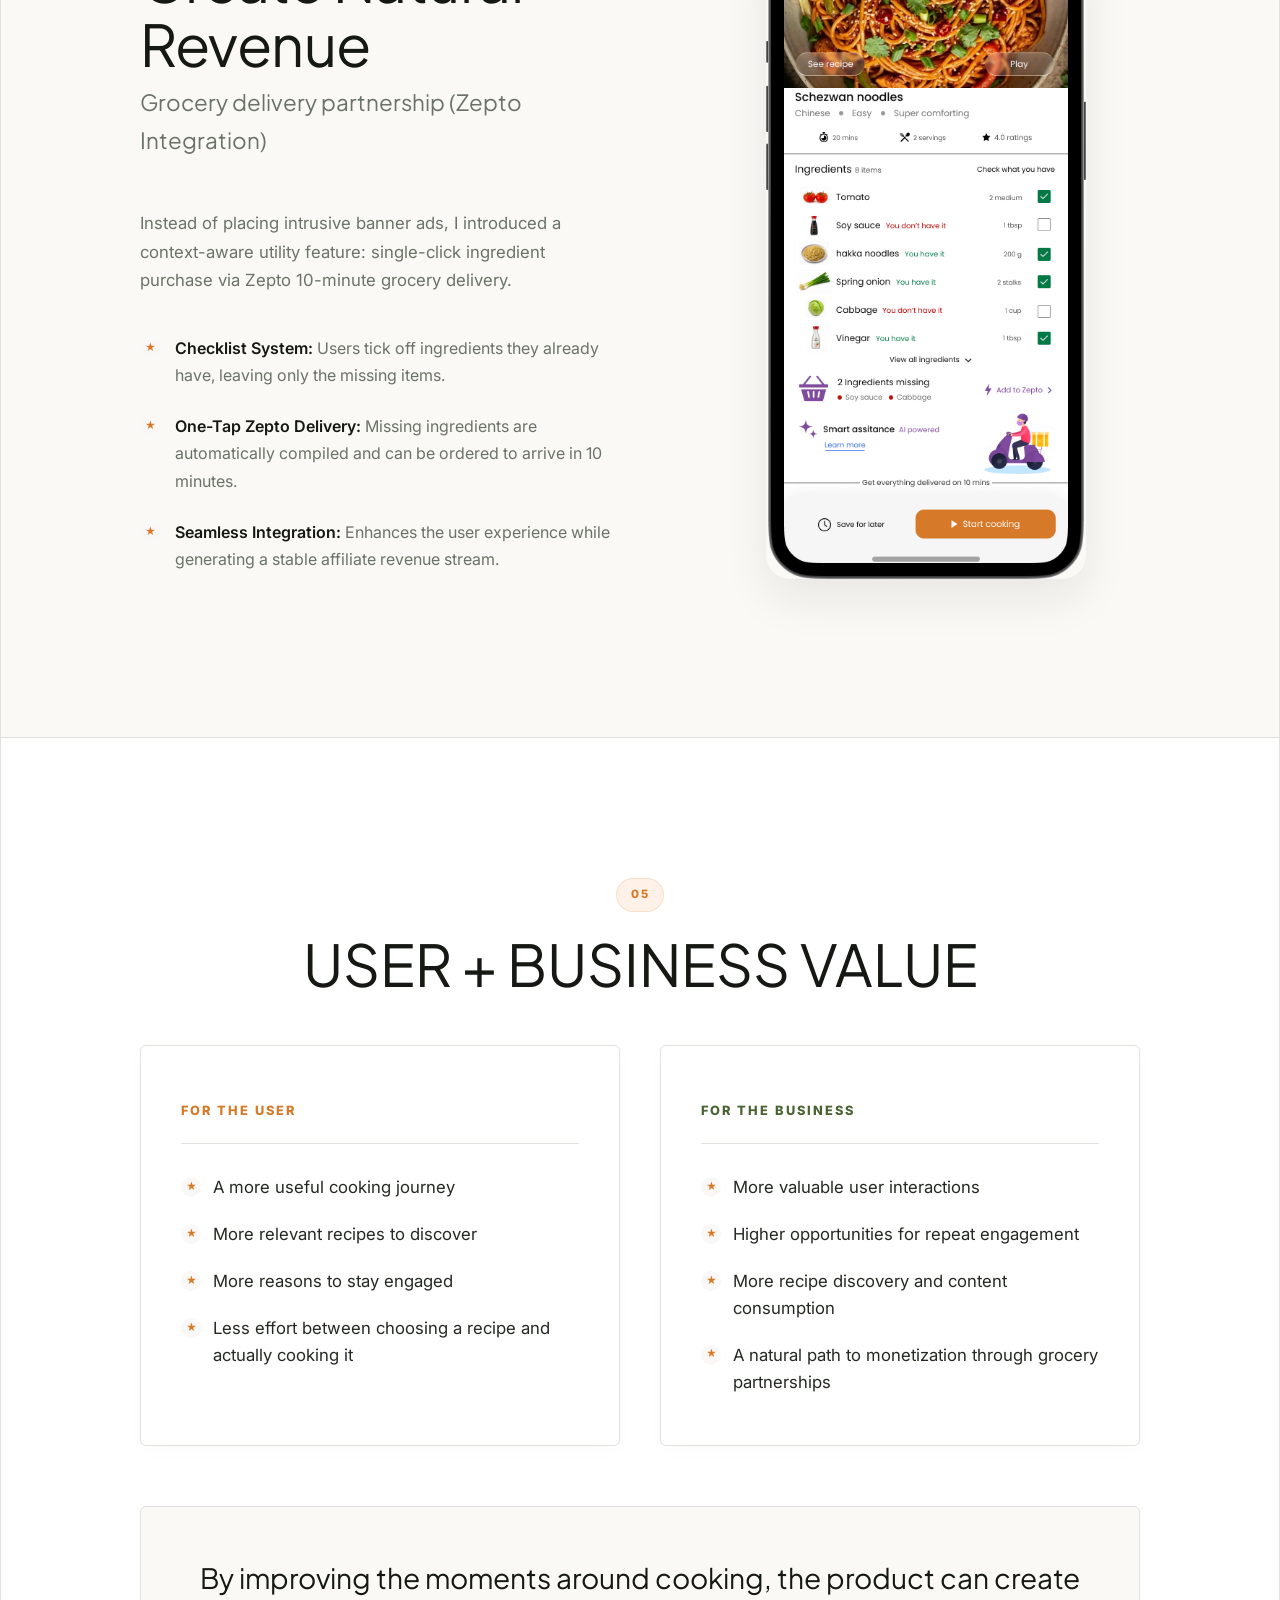
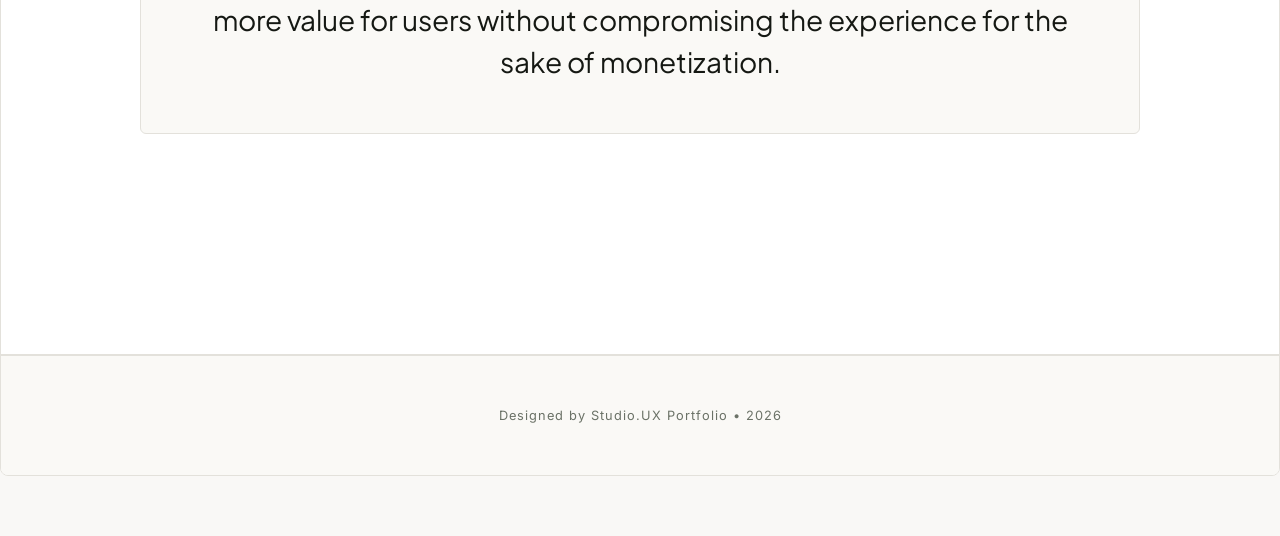
==== commit fad233d5: "Remove outer black CSS borders and notches from both stacked mobile screen mockups on page one" ====
--- a/index.html
+++ b/index.html
@@ -70,13 +70,11 @@
                         <div class="double-phone-container">
                             <!-- Phone 1 (Splash Screen) -->
                             <div class="phone-device-frame phone-1">
-                                <div class="phone-speaker-notch"></div>
                                 <img src="assets/mockups/hero_clean_mockup.png" alt="Recipe App Splash Mockup" class="hero-mockup">
                             </div>
                             
                             <!-- Phone 2 (Home Screen UI) -->
                             <div class="phone-device-frame phone-2">
-                                <div class="phone-speaker-notch"></div>
                                 <img src="assets/mockups/hero_home_mockup.png" alt="Recipe App Home Mockup" class="hero-mockup">
                             </div>
                         </div>
--- a/styles.css
+++ b/styles.css
@@ -492,13 +492,12 @@
 .phone-device-frame {
     position: absolute;
     width: 180px; /* smaller width for double phone stacked presentation */
-    background-color: #0f0f10;
-    border: 7px solid #1c1c1e; /* sleek, thin bezel */
-    border-radius: 28px;
+    background-color: transparent;
+    border: none; /* remove outer black border line */
+    border-radius: 24px;
     box-shadow: 
-        0 20px 40px -10px rgba(0, 0, 0, 0.18), 
-        0 0 0 1px rgba(0,0,0,0.08), 
-        inset 0 0 2px 2px rgba(255,255,255,0.1);
+        0 20px 40px -10px rgba(0, 0, 0, 0.15), 
+        0 0 0 1px rgba(0,0,0,0.05);
     overflow: hidden;
     display: flex;
     flex-direction: column;
@@ -518,7 +517,7 @@
 .phone-device-frame:hover {
     transform: translateY(-8px) scale(1) rotate(0deg);
     z-index: 8;
-    box-shadow: 0 30px 60px -15px rgba(0, 0, 0, 0.25);
+    box-shadow: 0 30px 60px -15px rgba(0, 0, 0, 0.22);
 }
 
 /* Premium Diagonal Screen Glare Highlight */
@@ -534,25 +533,12 @@
     z-index: 8;
 }
 
-/* Dynamic Island / Speaker notch */
-.phone-speaker-notch {
-    position: absolute;
-    top: 5px;
-    left: 50%;
-    transform: translateX(-50%);
-    width: 45px;
-    height: 10px;
-    background-color: #1c1c1e;
-    border-radius: 5px;
-    z-index: 10;
-}
-
 .hero-mockup {
     width: 100%;
     height: auto;
     object-fit: cover;
     border: none;
-    border-radius: 20px; /* curved to fit inside the frame */
+    border-radius: 24px; /* curved to fit inside the frame */
     display: block;
     image-rendering: -webkit-optimize-contrast;
     image-rendering: crisp-edges;
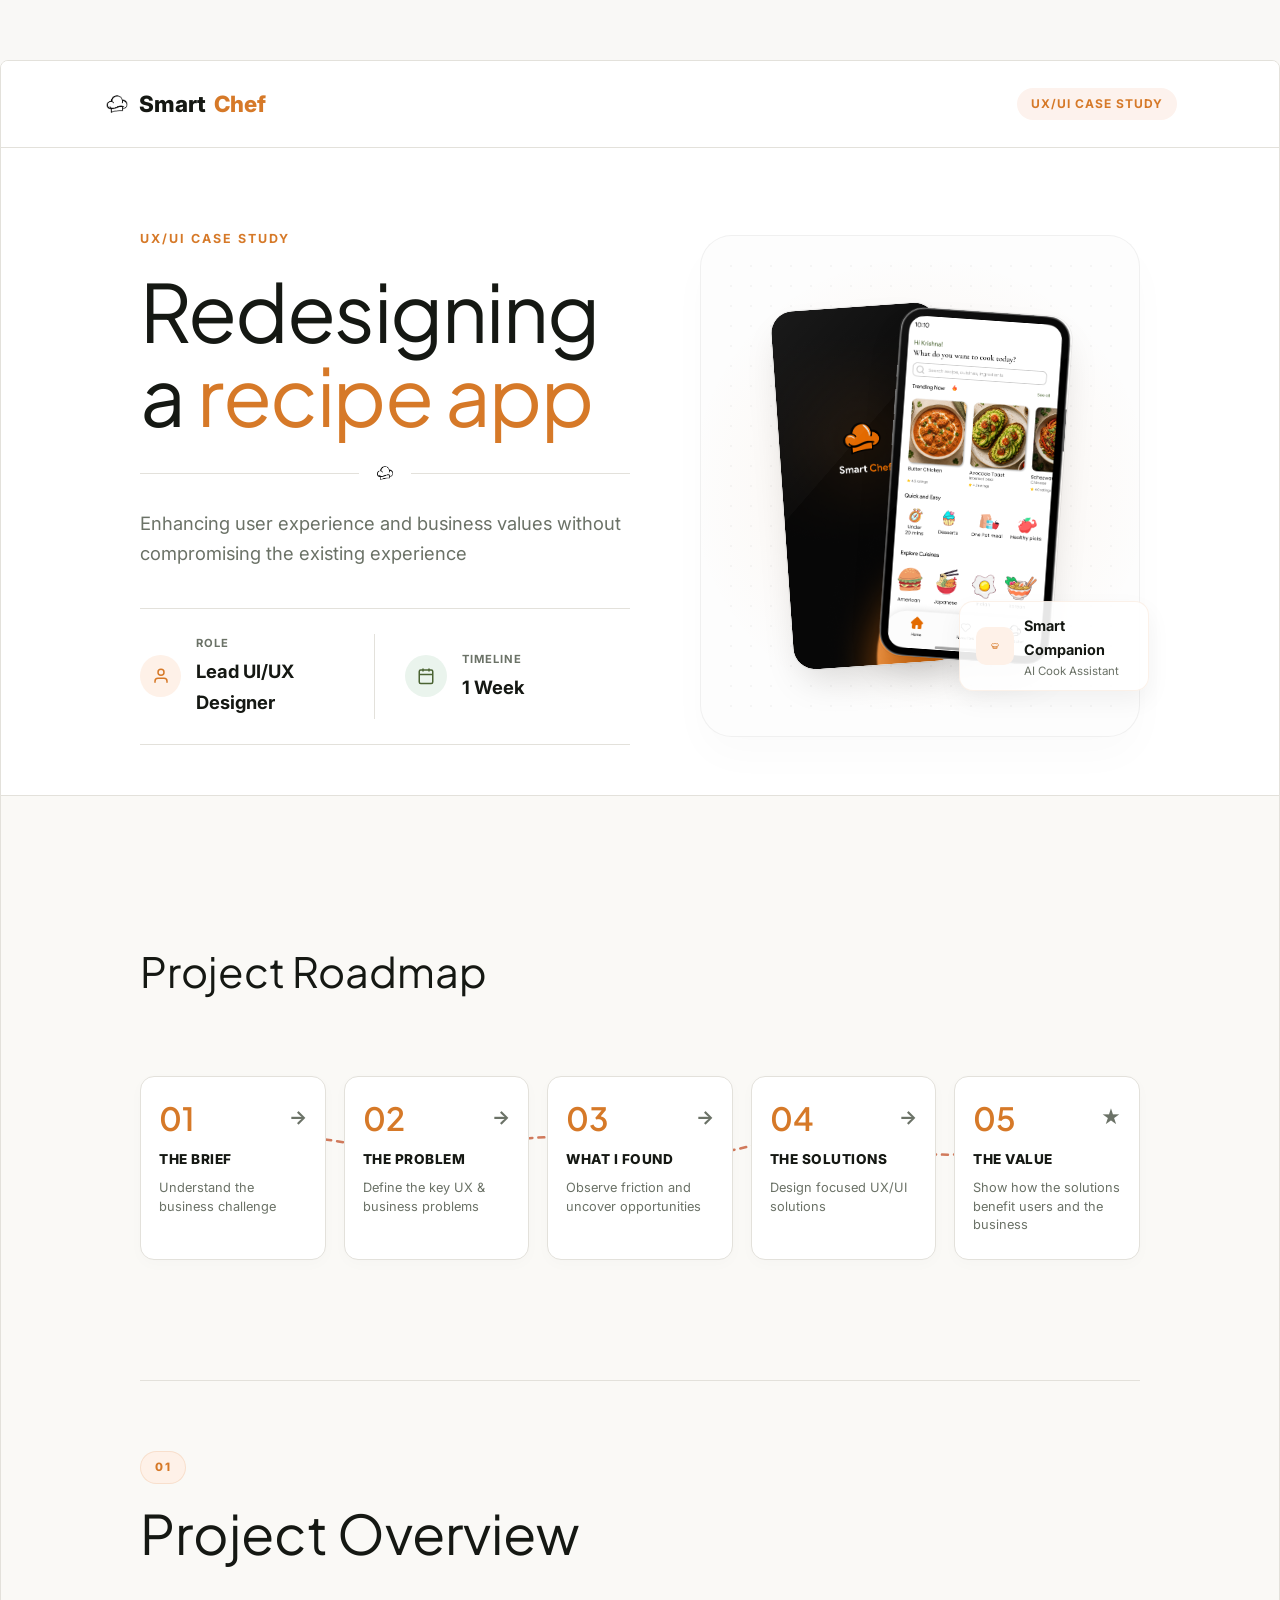
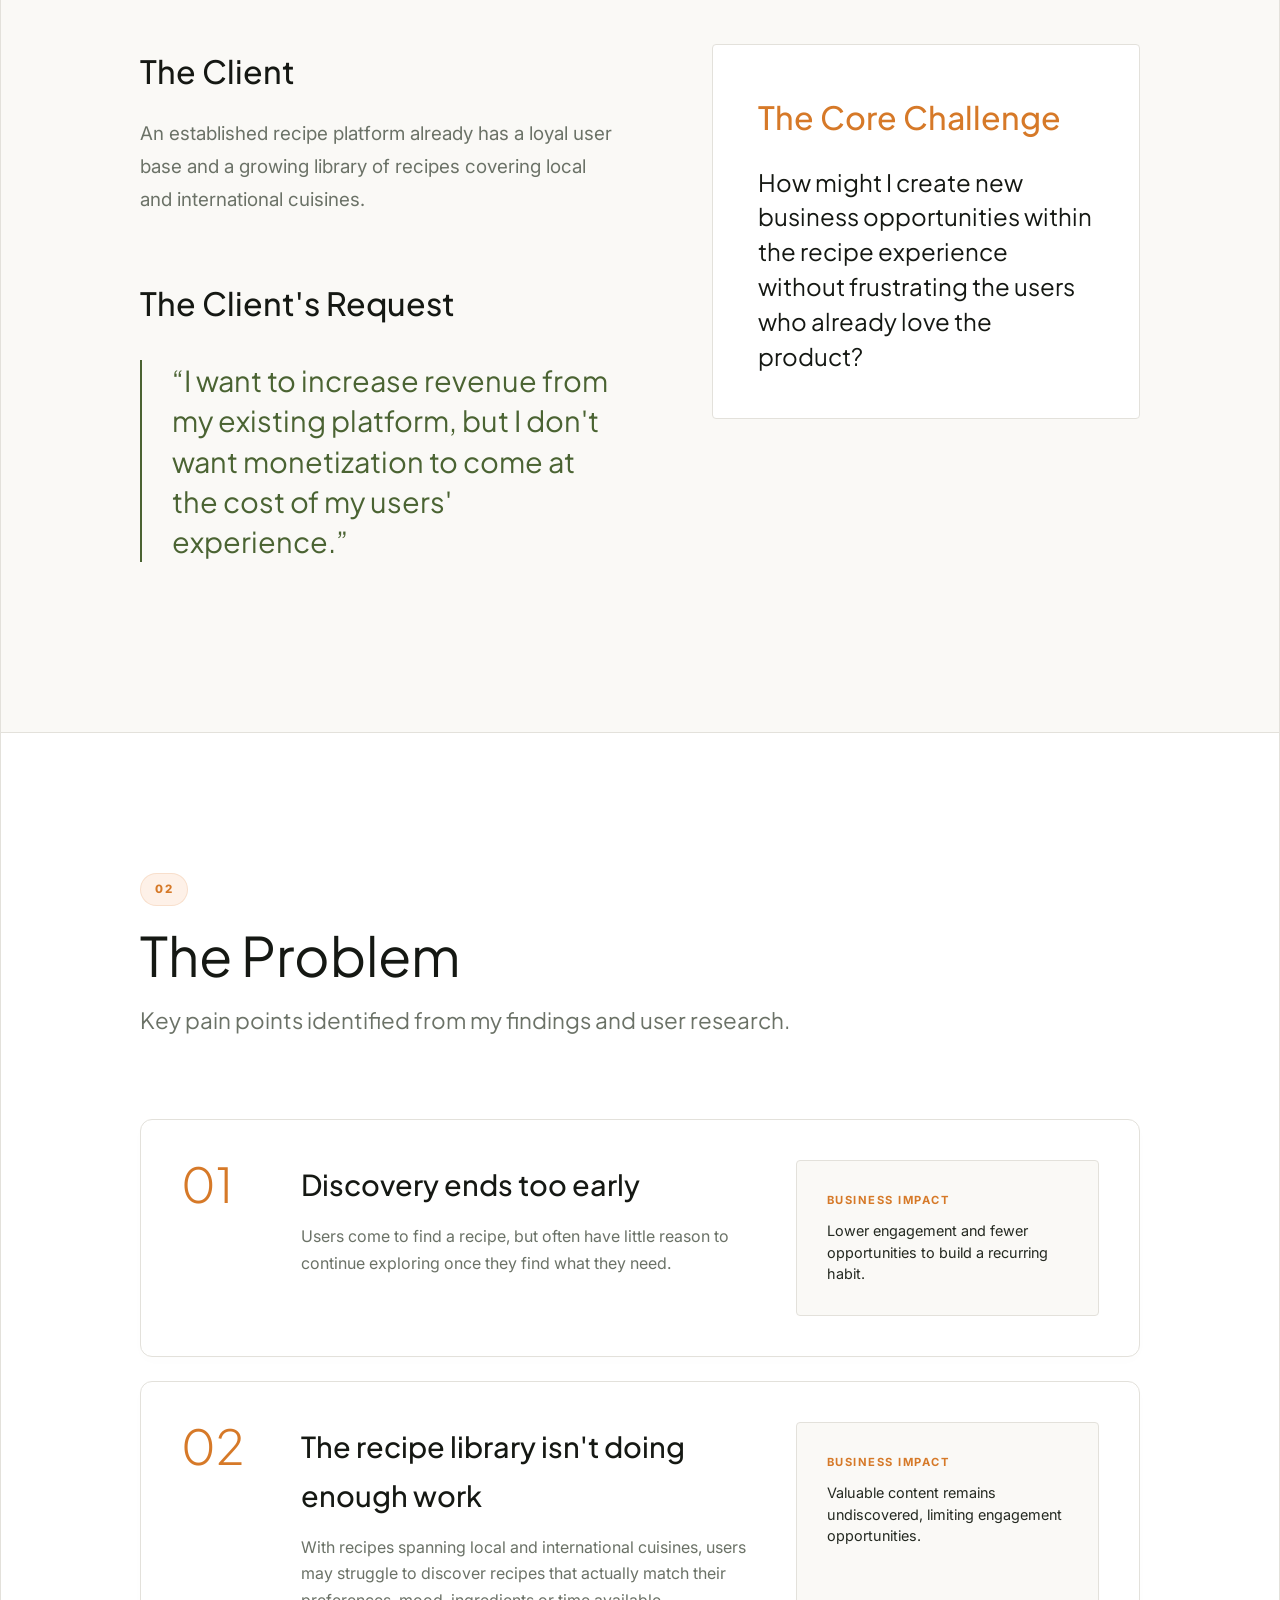
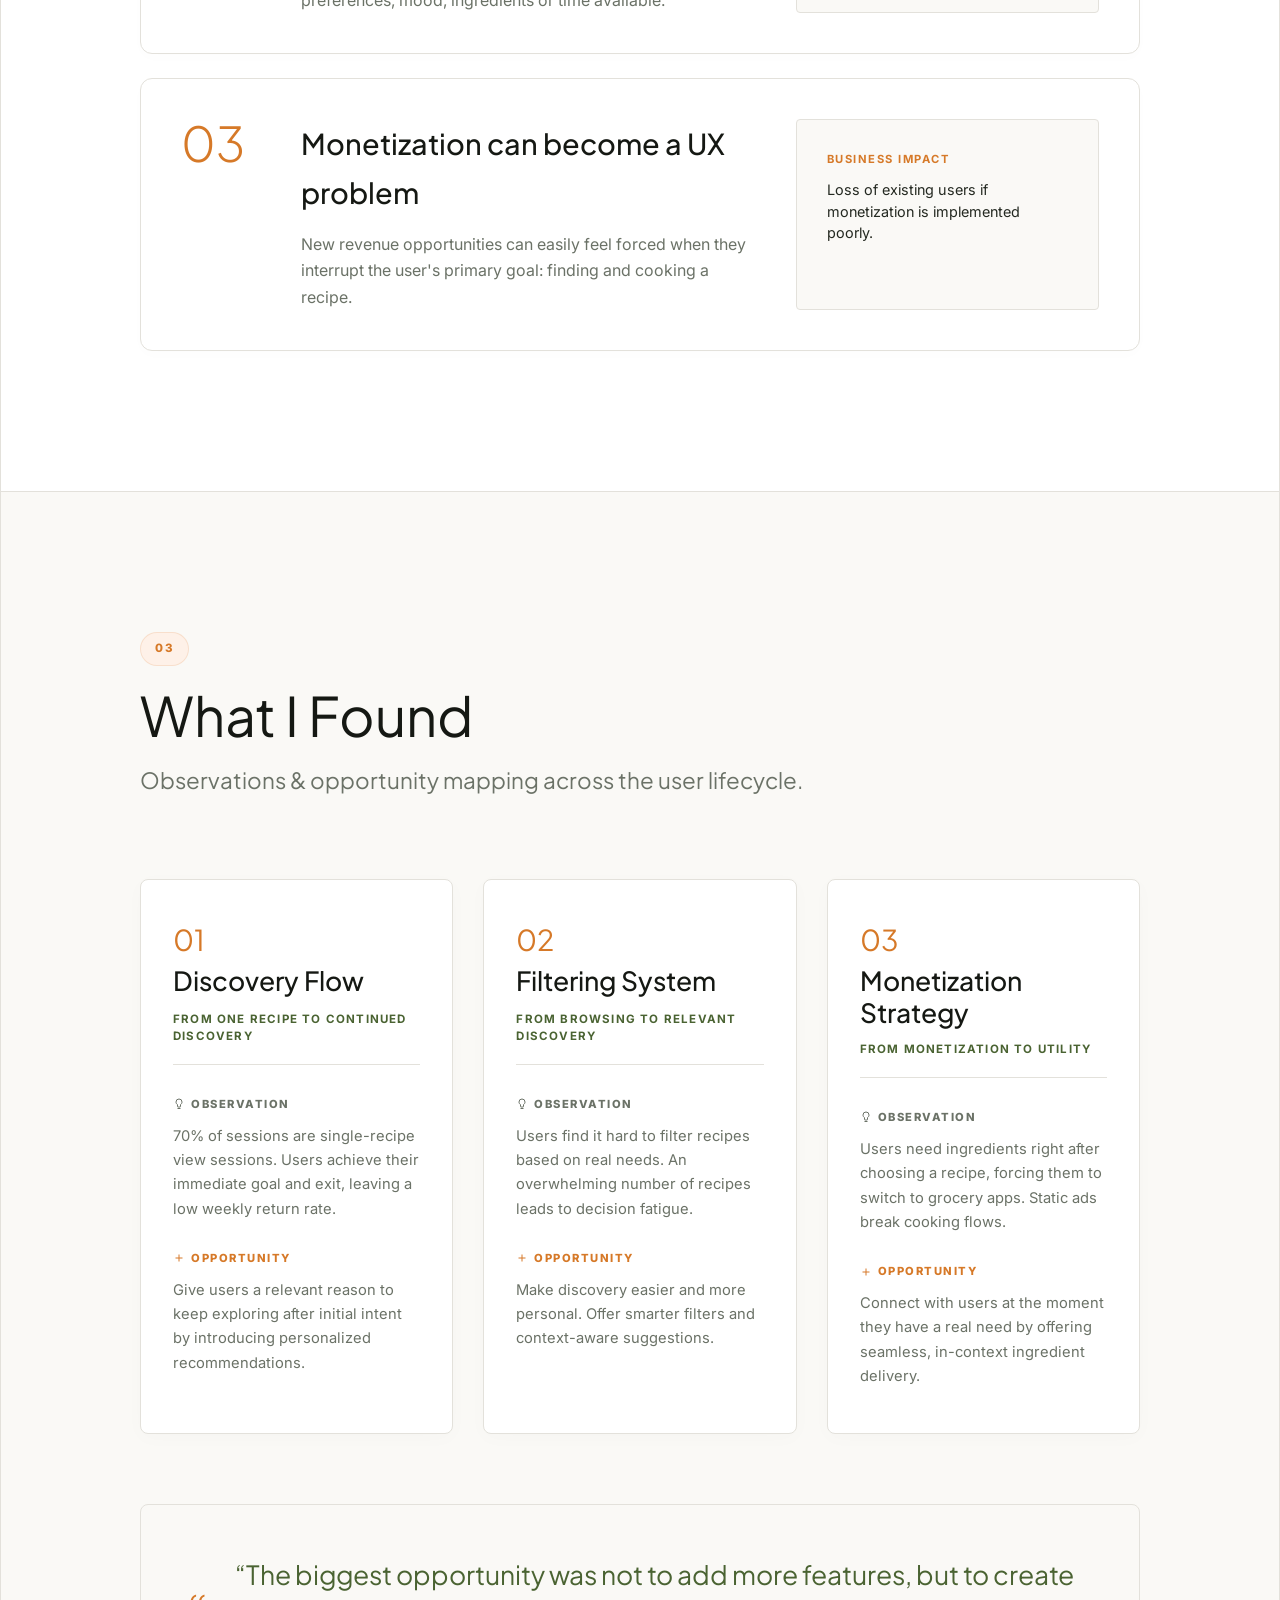
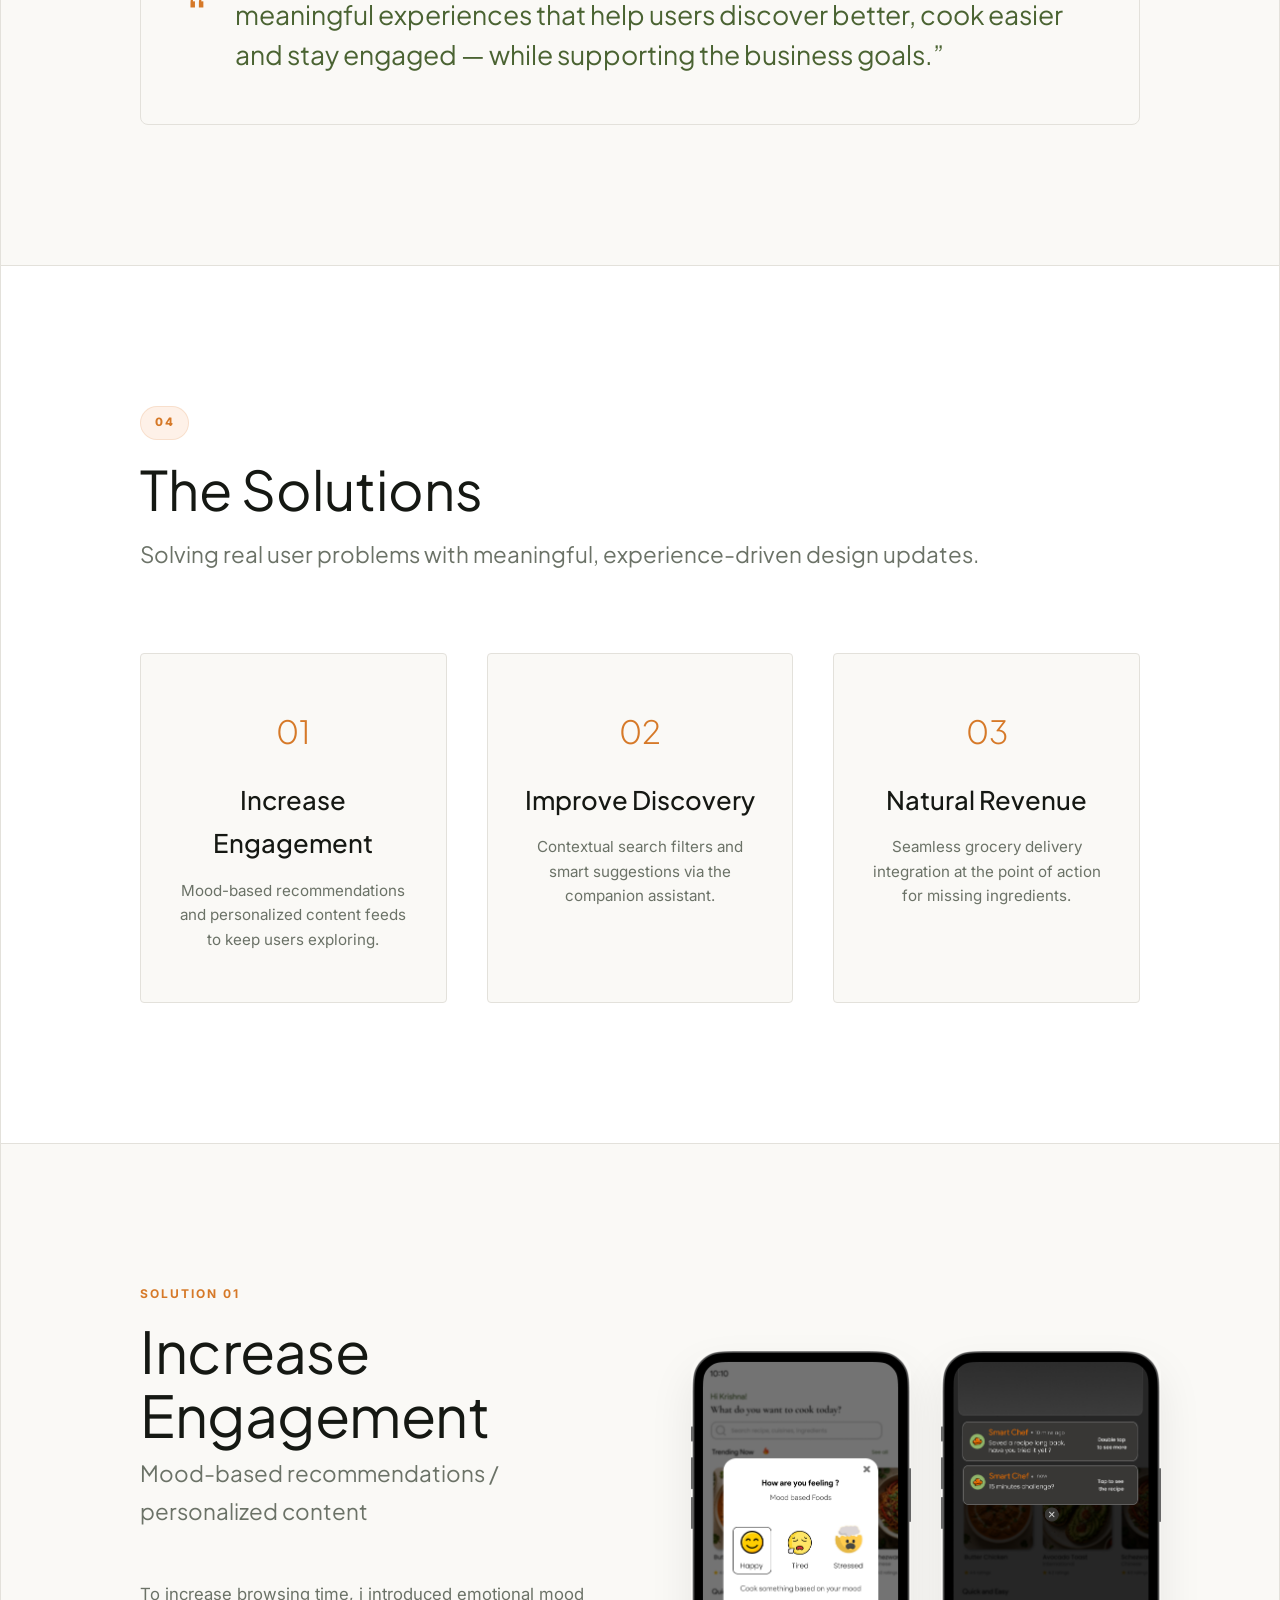
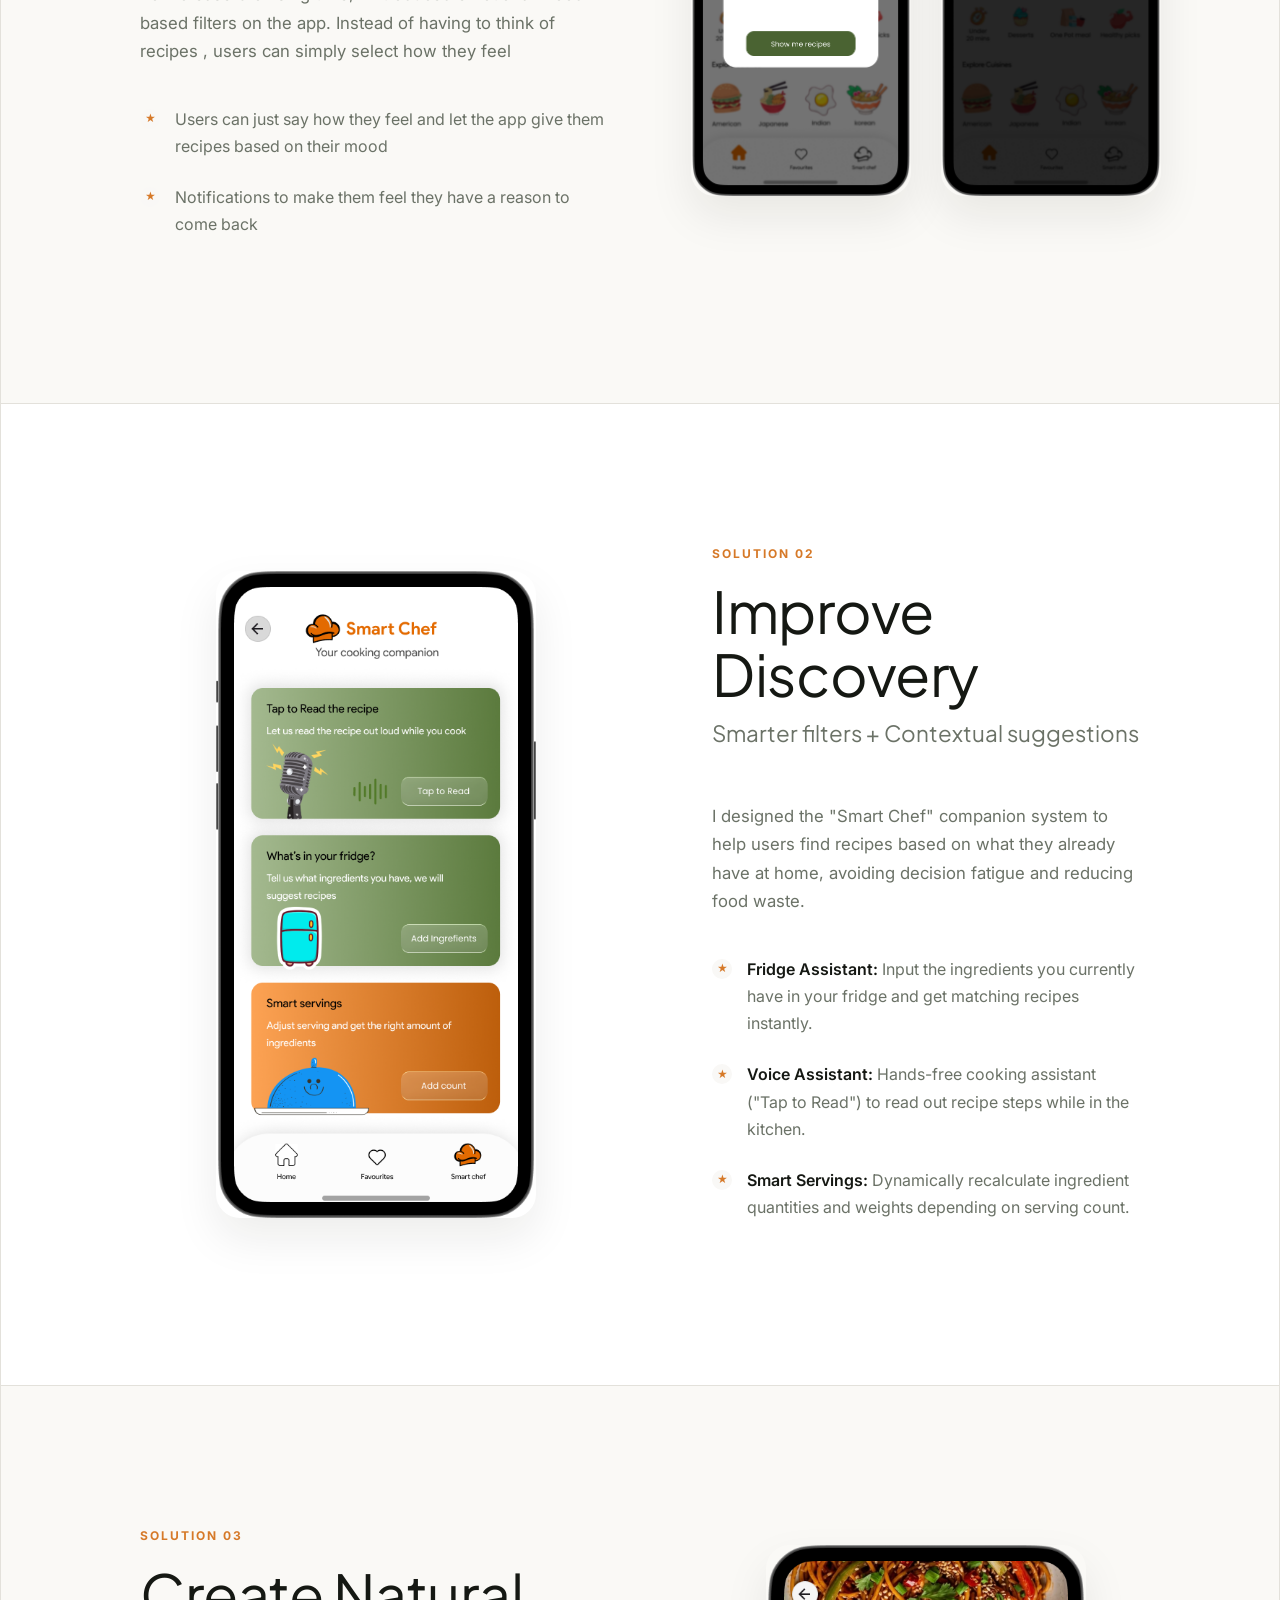
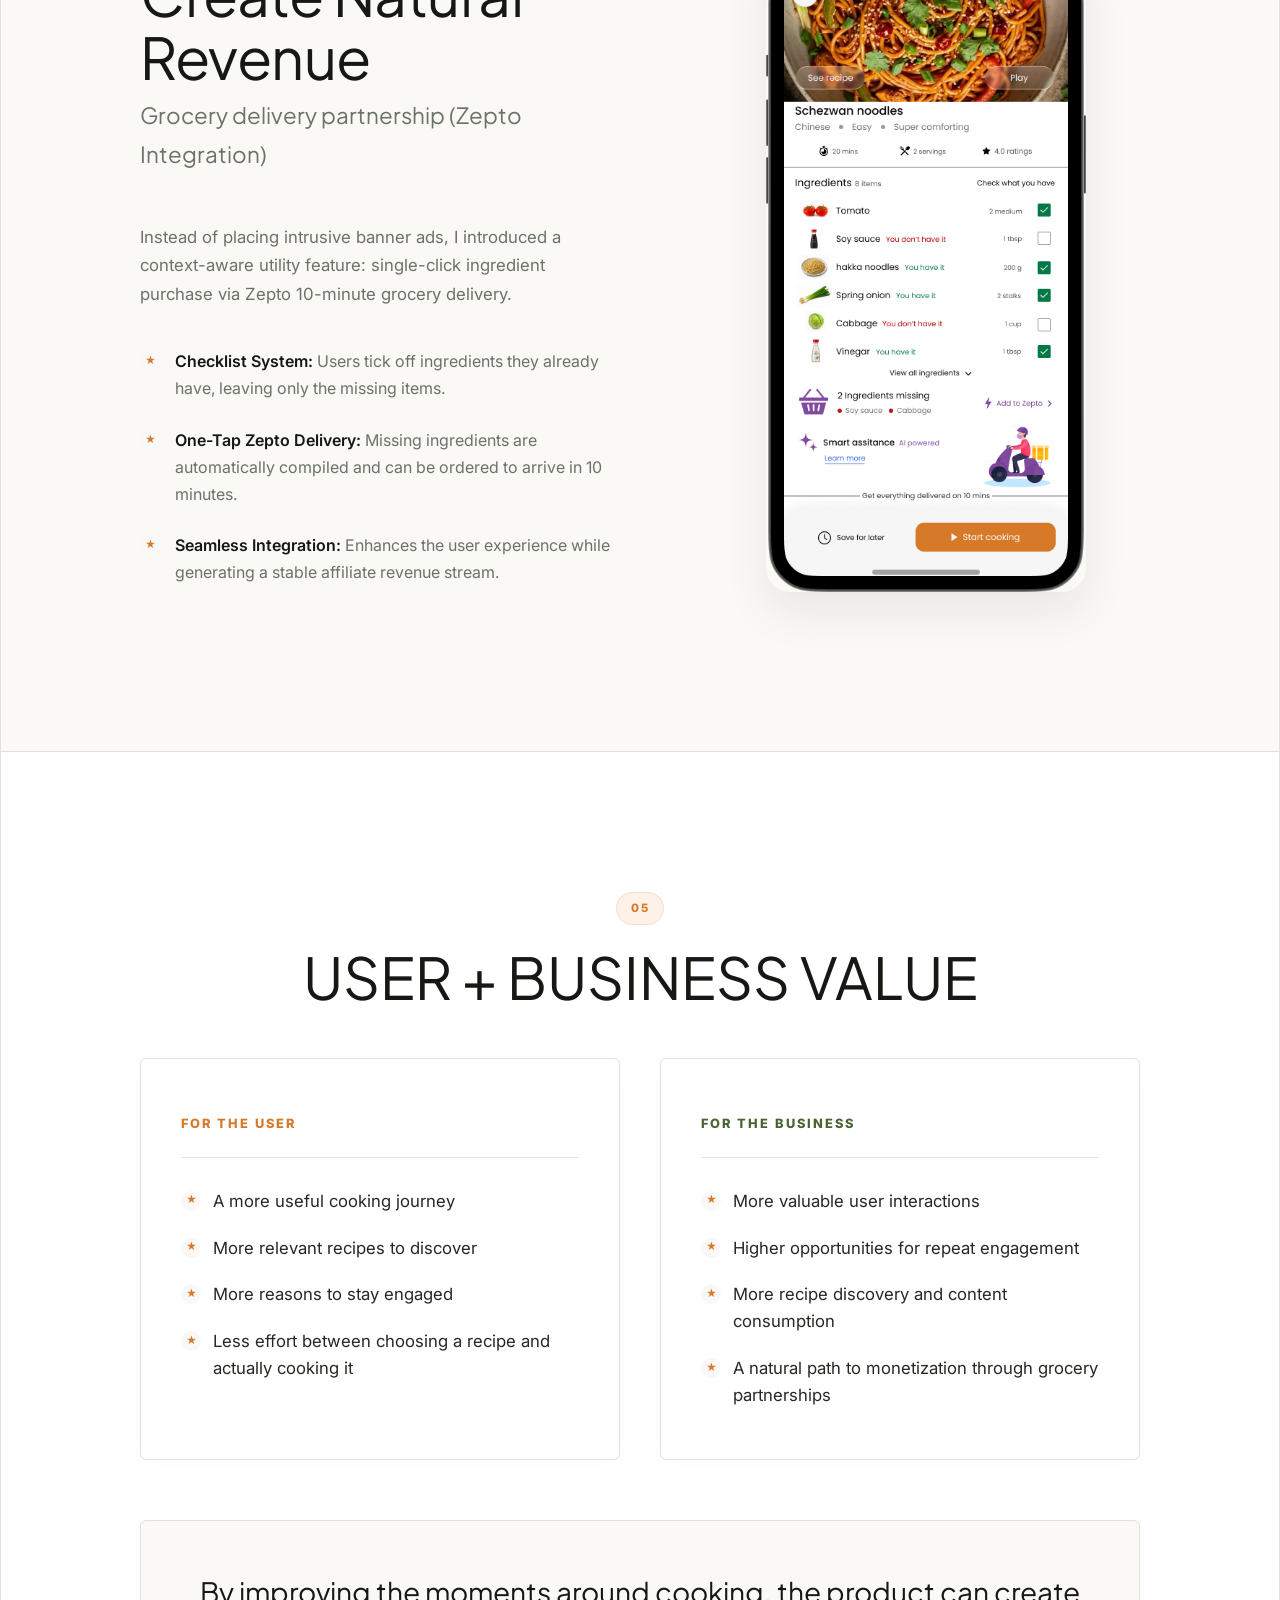
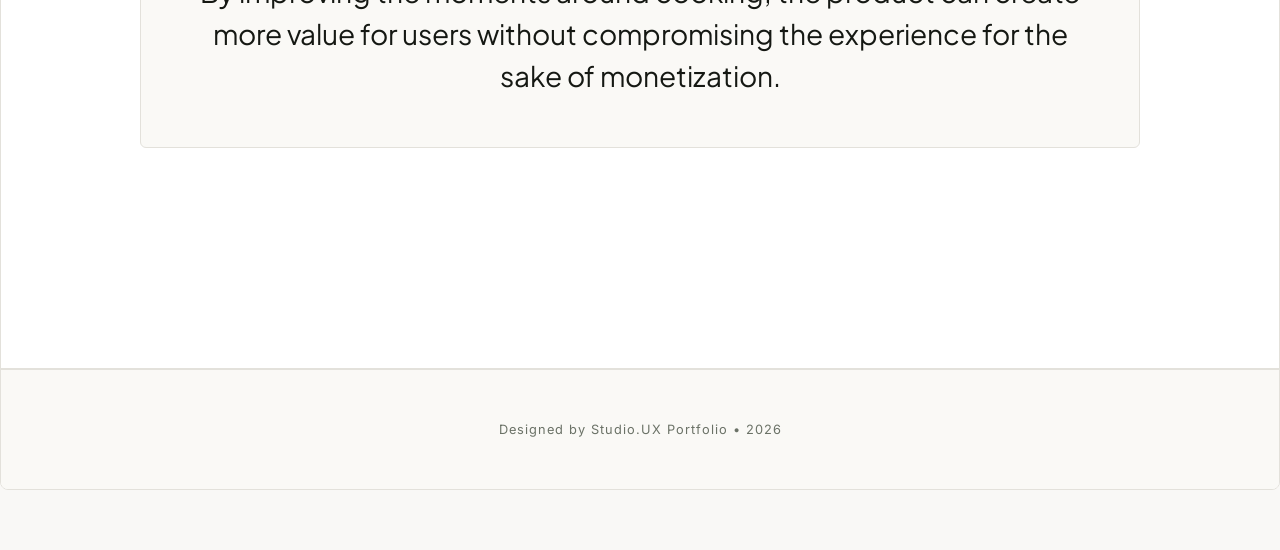
==== commit b0b244c2: "Slightly increase the font size of the client description paragraph to 1.18rem" ====
--- a/index.html
+++ b/index.html
@@ -174,7 +174,7 @@
                     <div class="overview-left">
                         <div class="block">
                             <h3>The Client</h3>
-                            <p>An established recipe platform already has a loyal user base and a growing library of recipes covering local and international cuisines.</p>
+                            <p style="font-size: 1.18rem; line-height: 1.75;">An established recipe platform already has a loyal user base and a growing library of recipes covering local and international cuisines.</p>
                         </div>
                         
                         <div class="block">
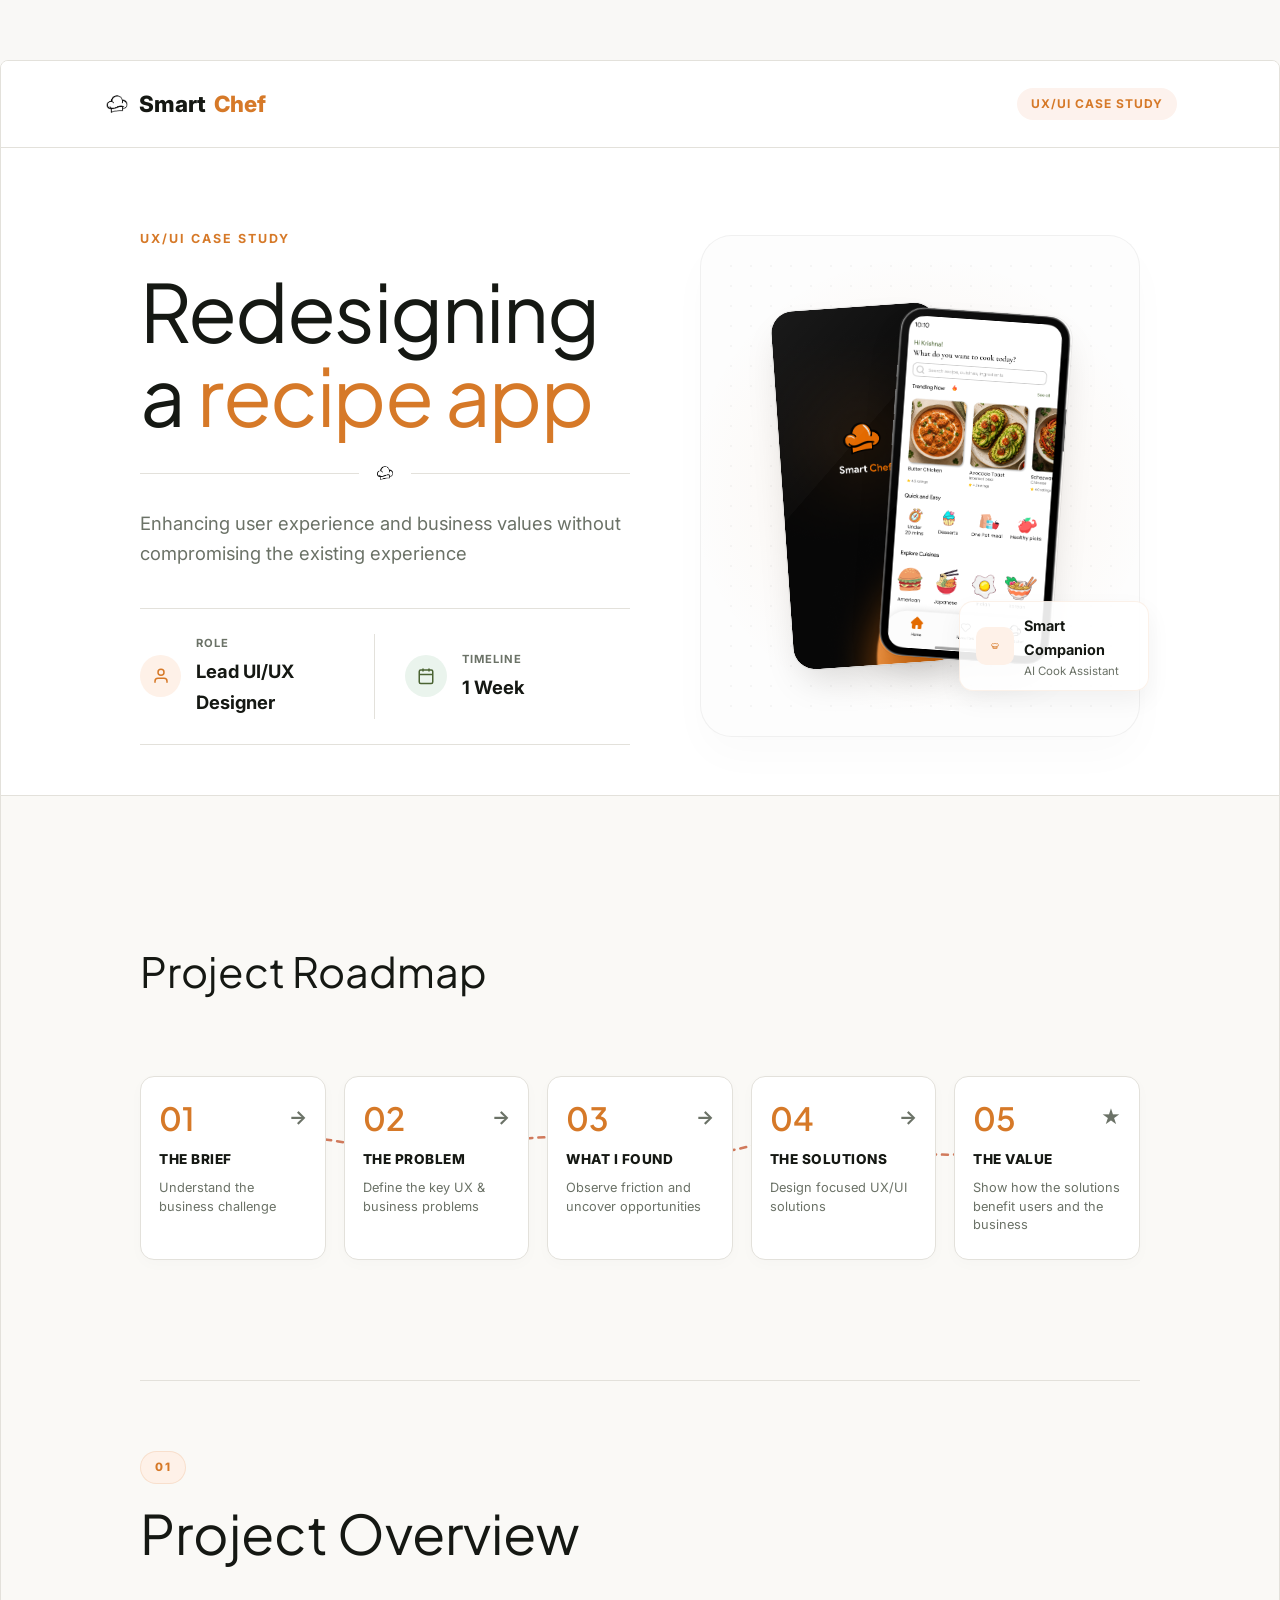
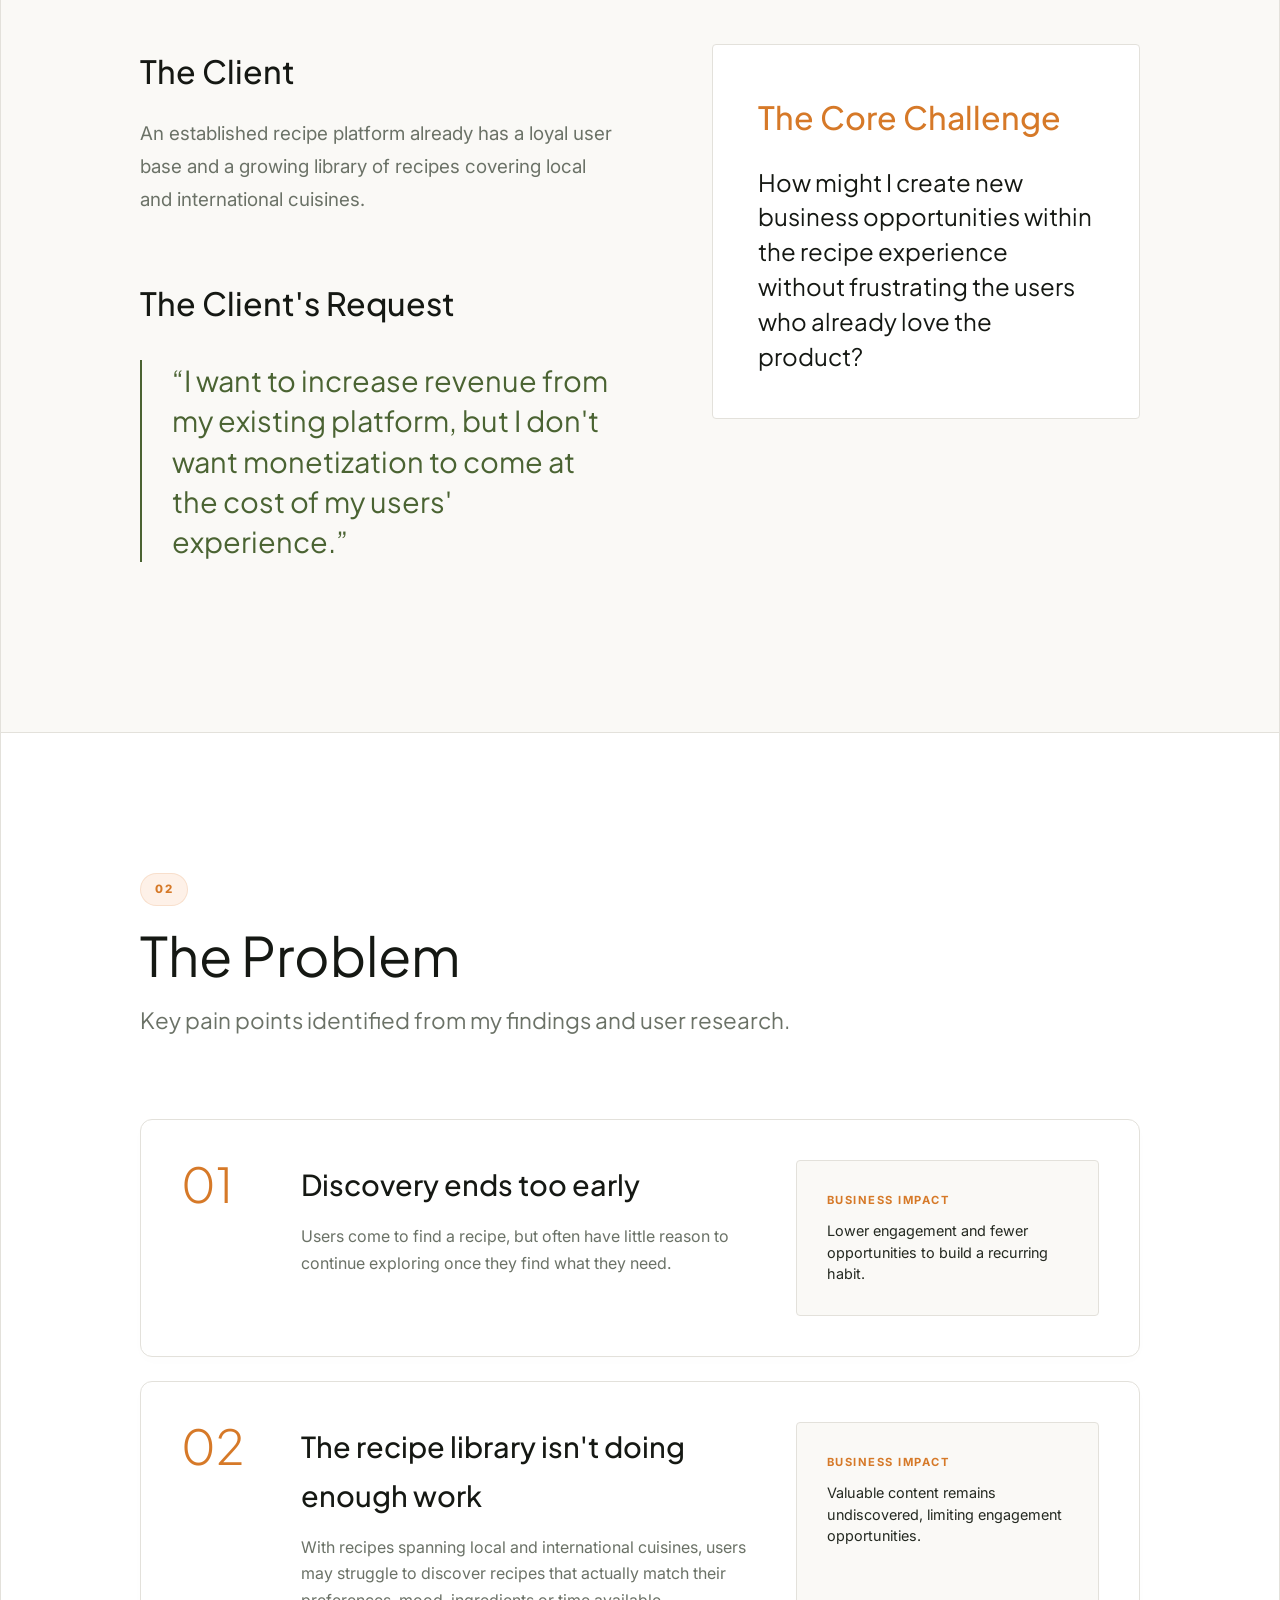
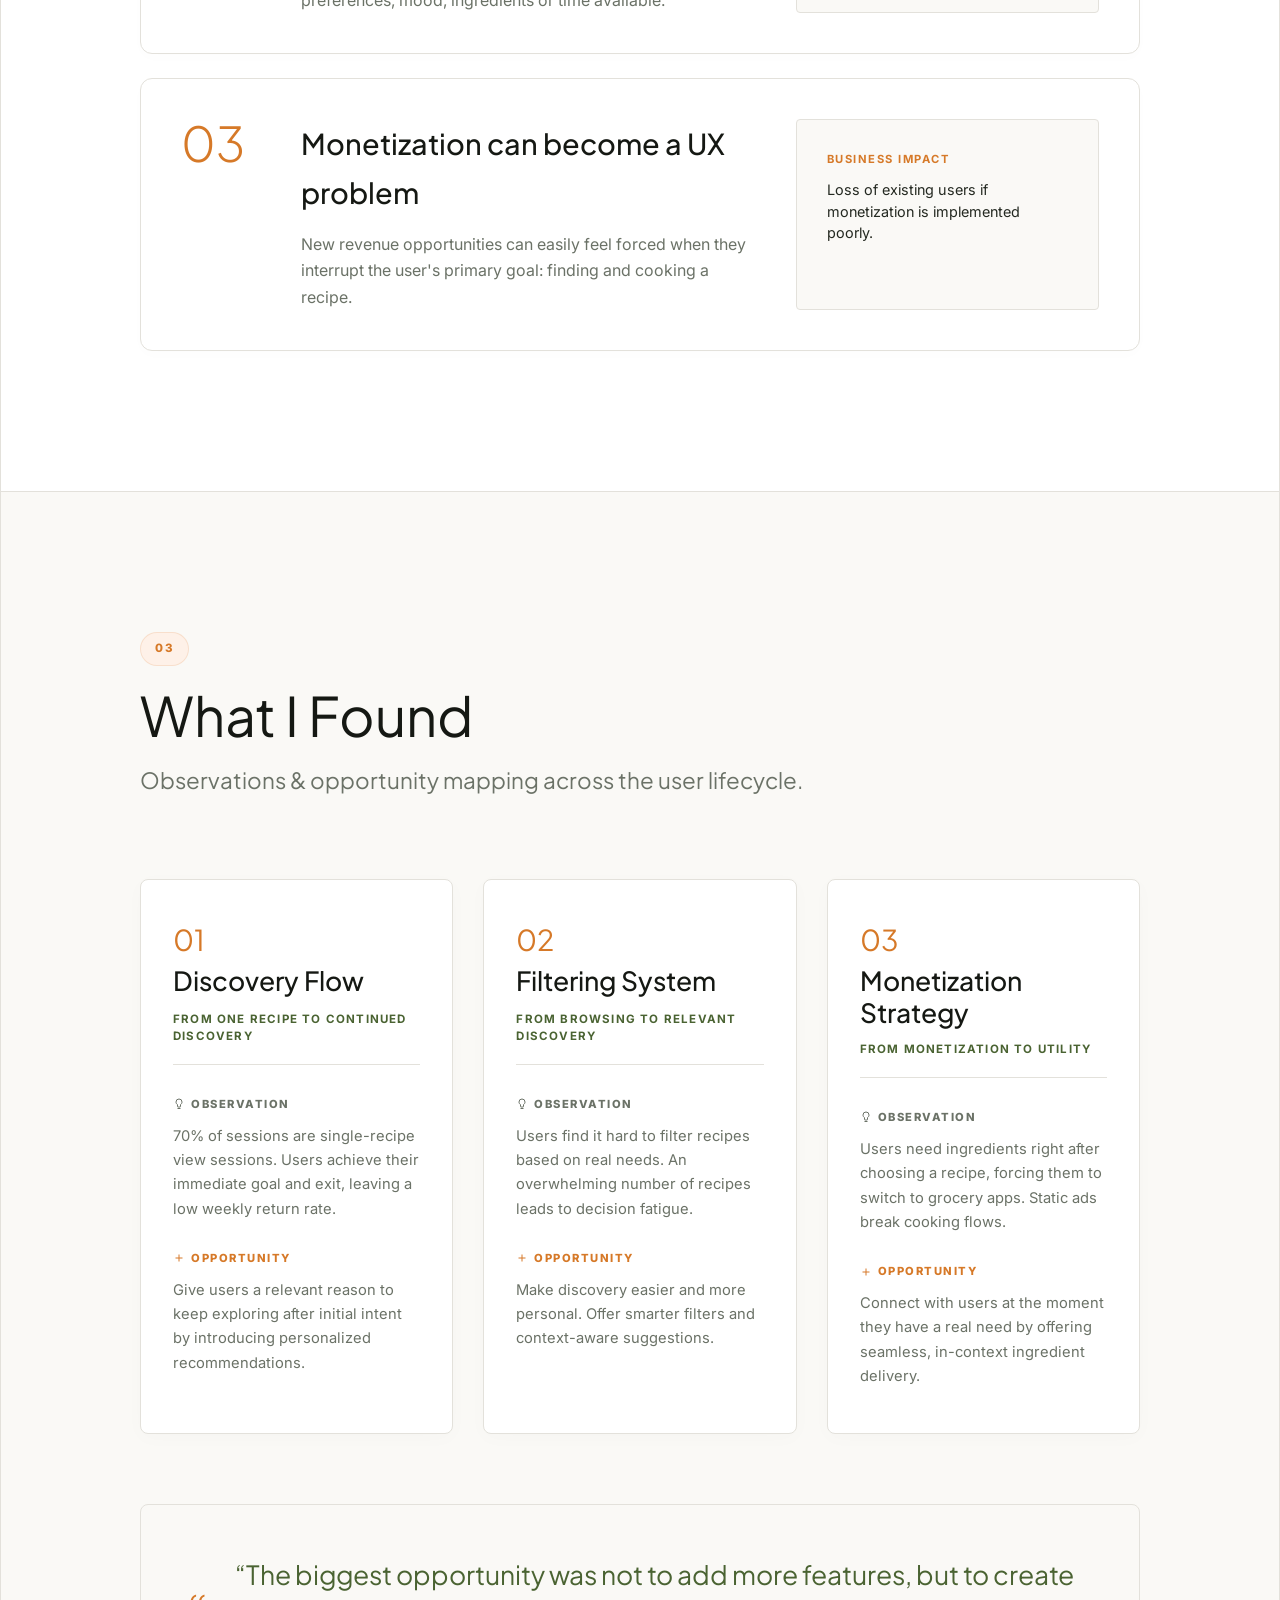
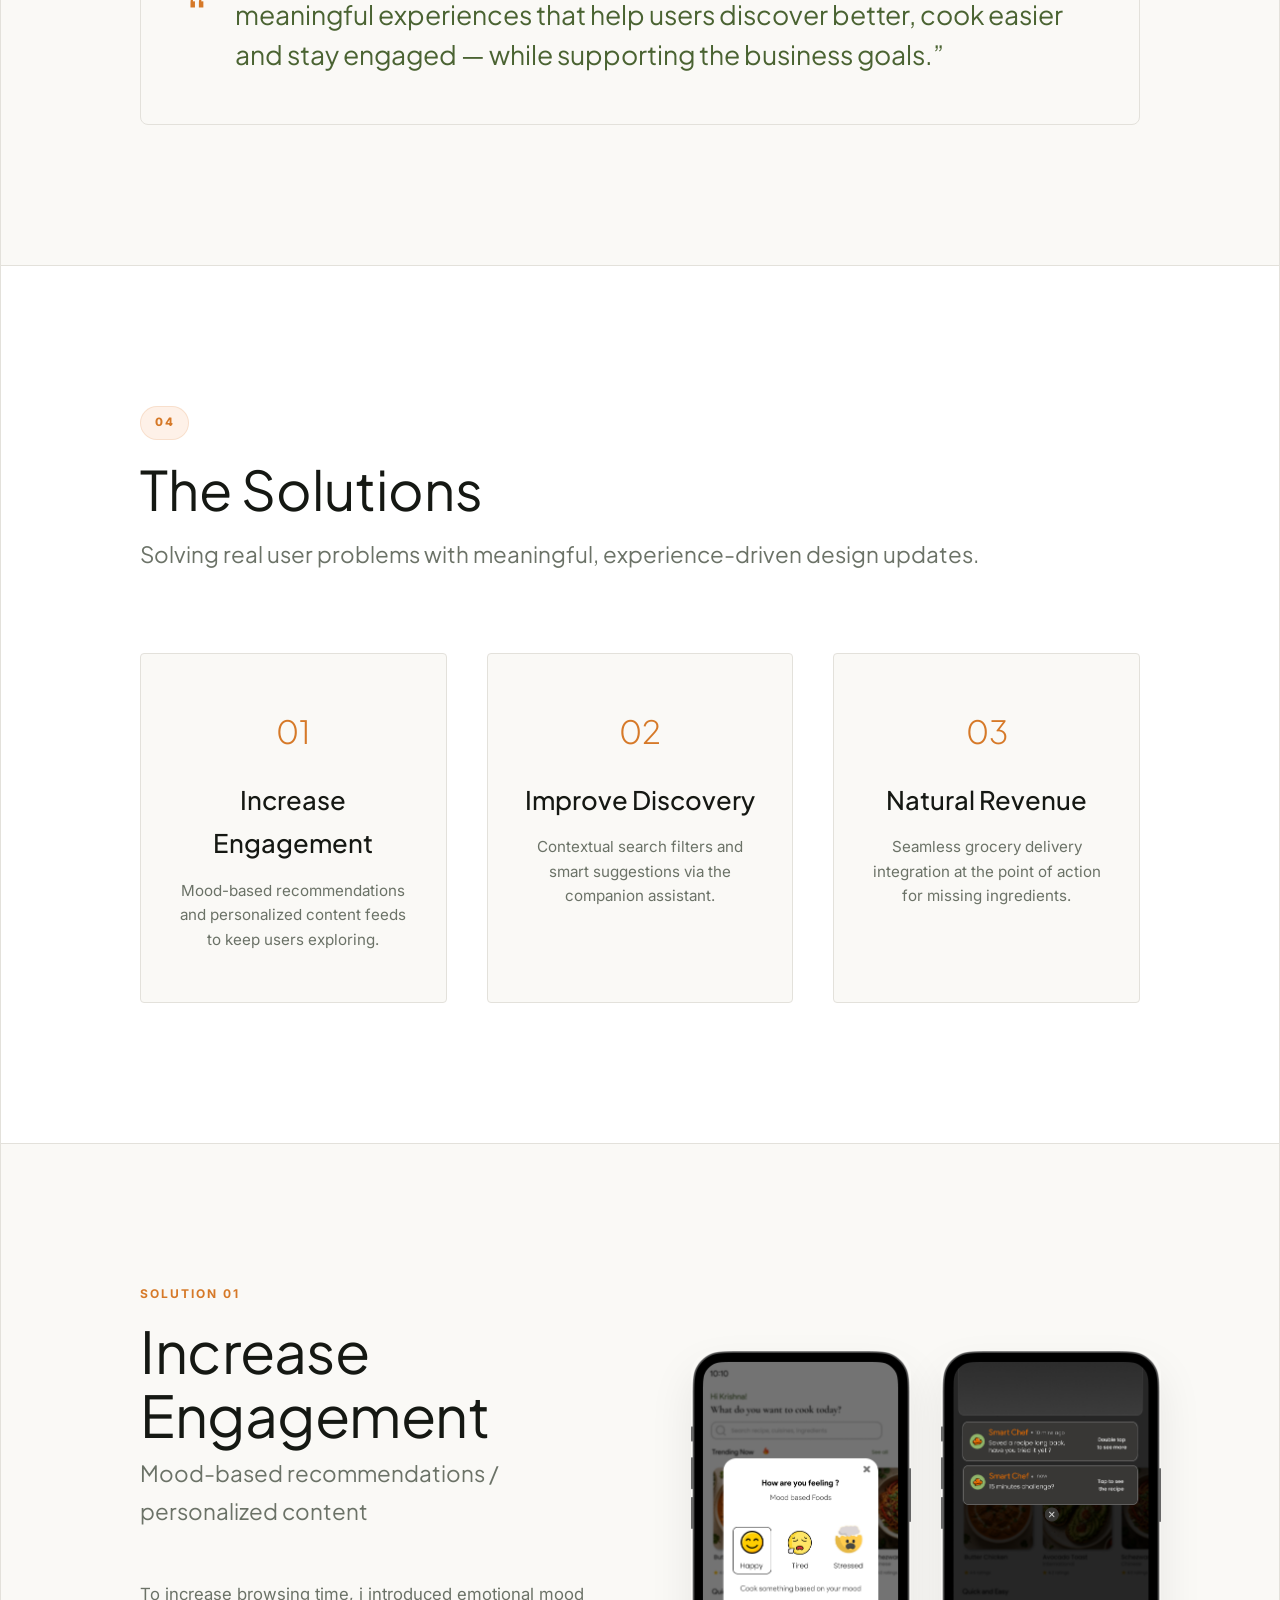
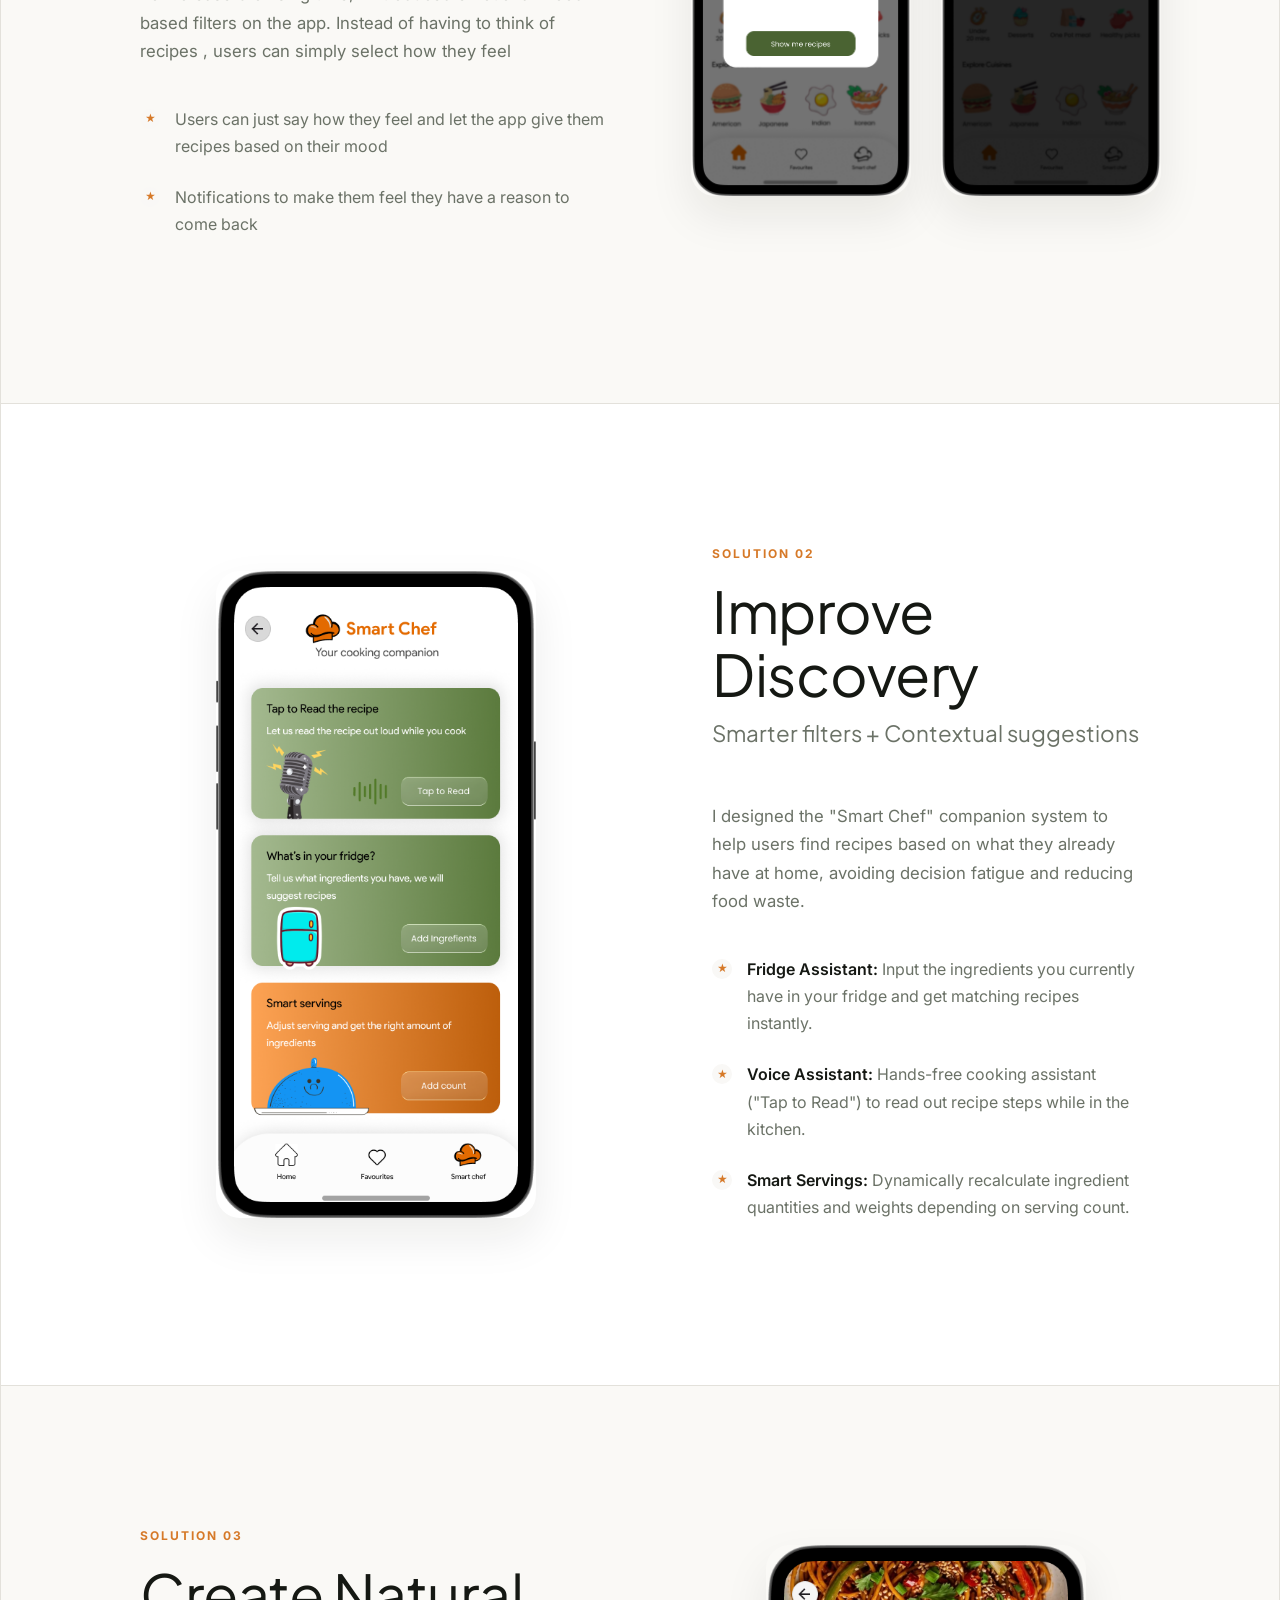
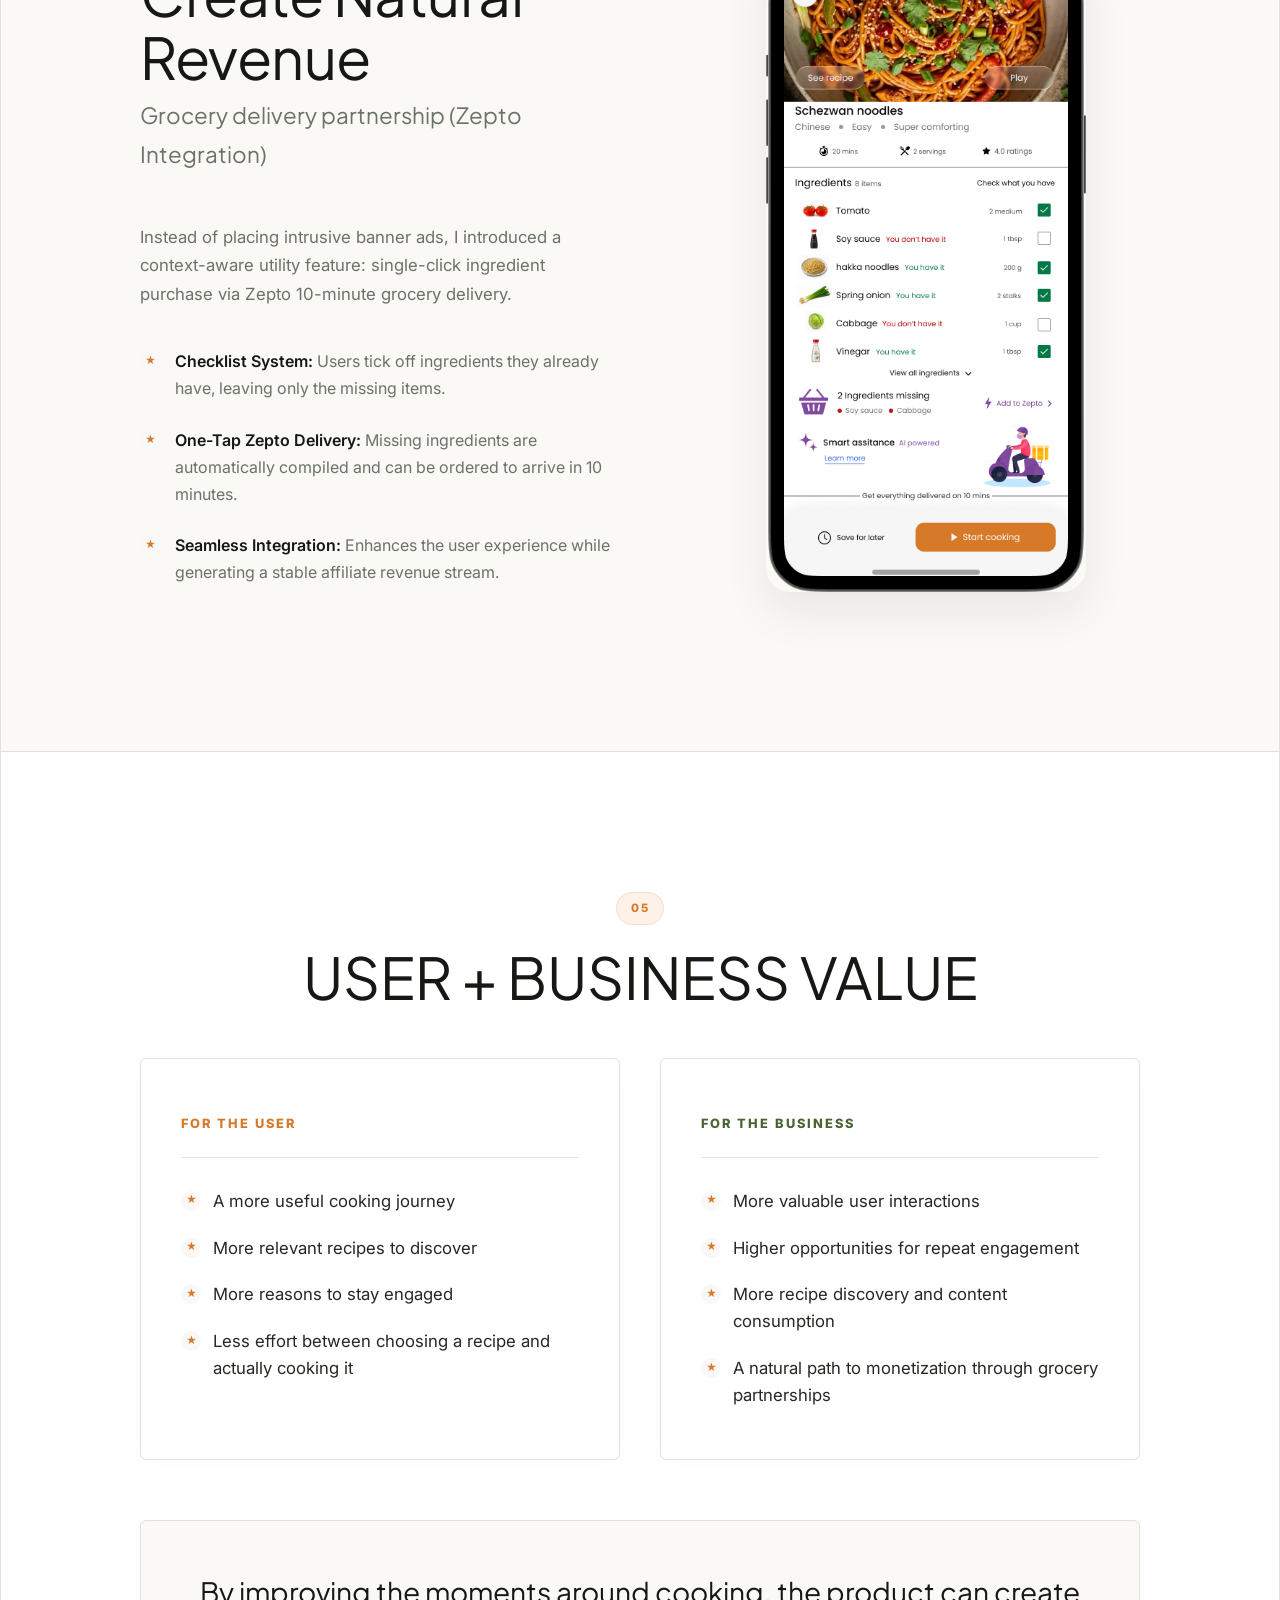
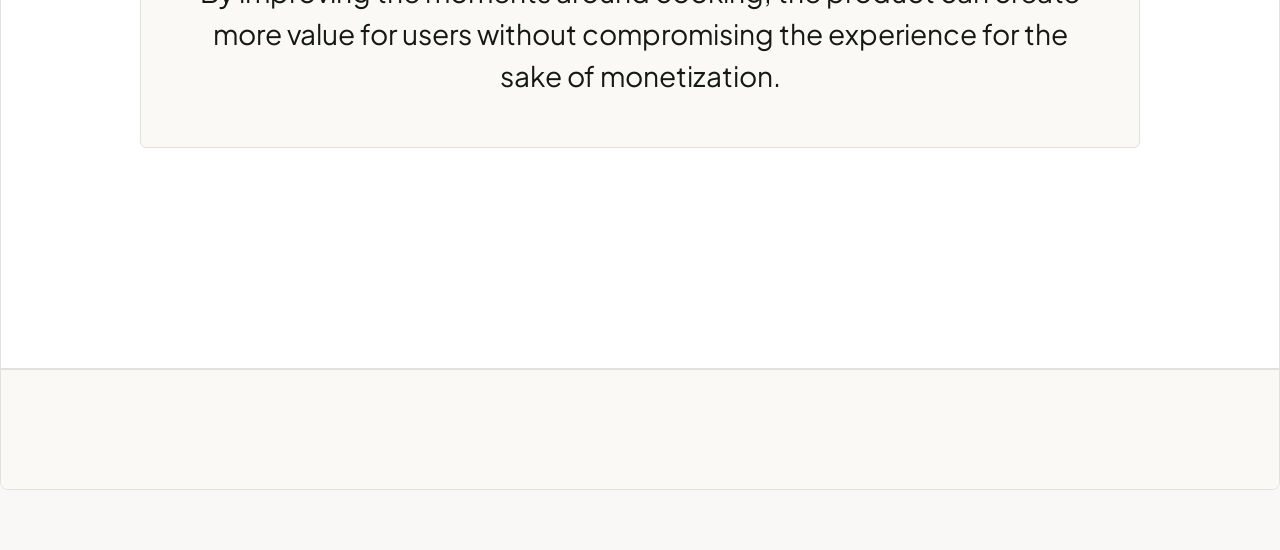
==== commit c036a197: "Remove footer copyright/design text from index.html" ====
--- a/index.html
+++ b/index.html
@@ -478,7 +478,6 @@
 
         <!-- Footer -->
         <footer class="behance-footer">
-            <p>Designed by Studio.UX Portfolio • 2026</p>
         </footer>
 
     </div>
